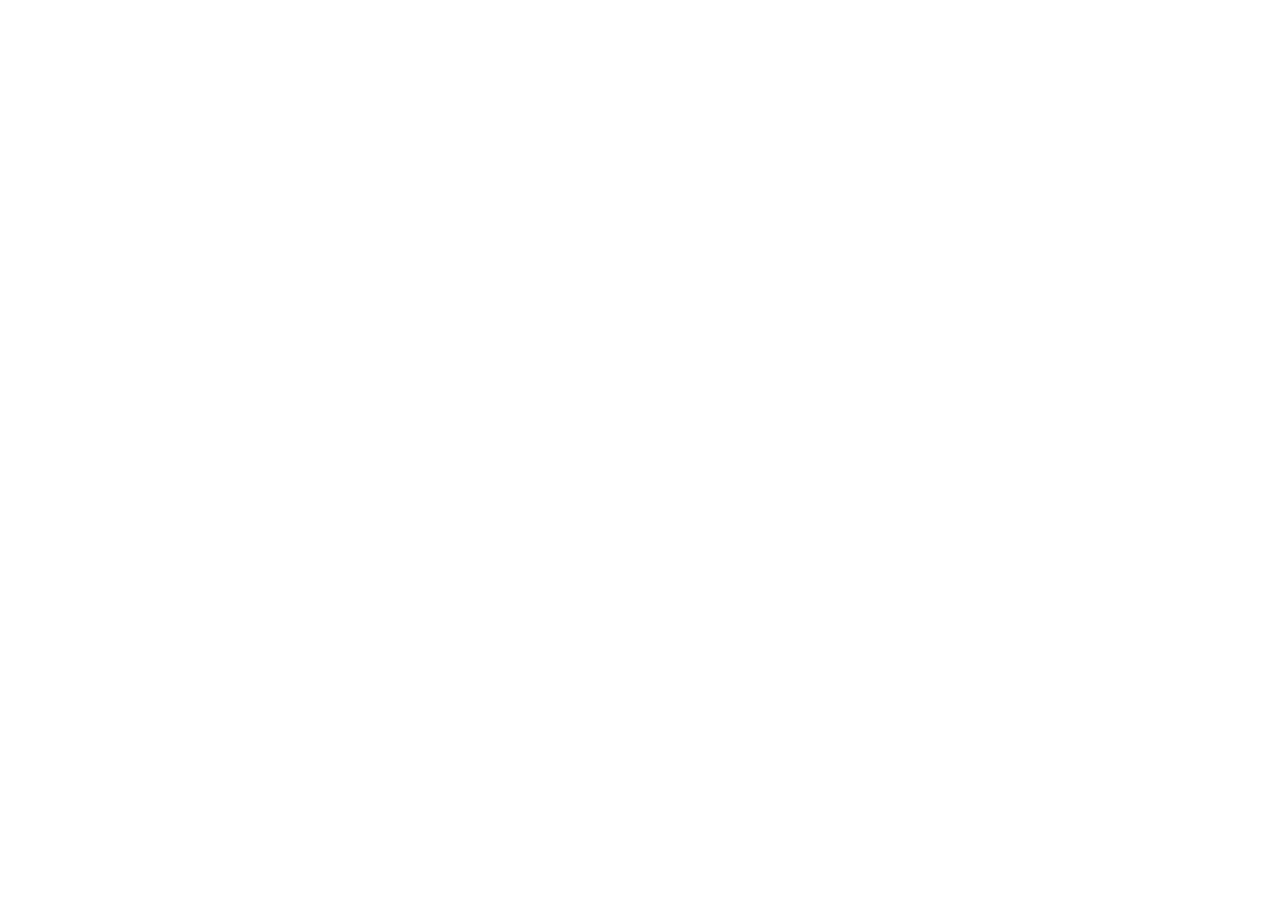
==== index.html @ 3c9656db "Updates" ====
<!doctype html><html lang="en"><head><meta charset="utf-8"/><link rel="icon" href="/CCTV/favicon.ico"/><meta name="viewport" content="width=device-width,initial-scale=1"/><meta name="theme-color" content="#000000"/><meta name="description" content="Web site created using create-react-app"/><link rel="apple-touch-icon" href="/CCTV/logo192.png"/><link rel="manifest" href="/CCTV/manifest.json"/><title>Taiwan CCTV</title><script defer="defer" src="/CCTV/static/js/main.216dc2e2.js"></script><link href="/CCTV/static/css/main.74a71c0c.css" rel="stylesheet"></head><body><noscript>You need to enable JavaScript to run this app.</noscript><div id="root"></div></body></html>
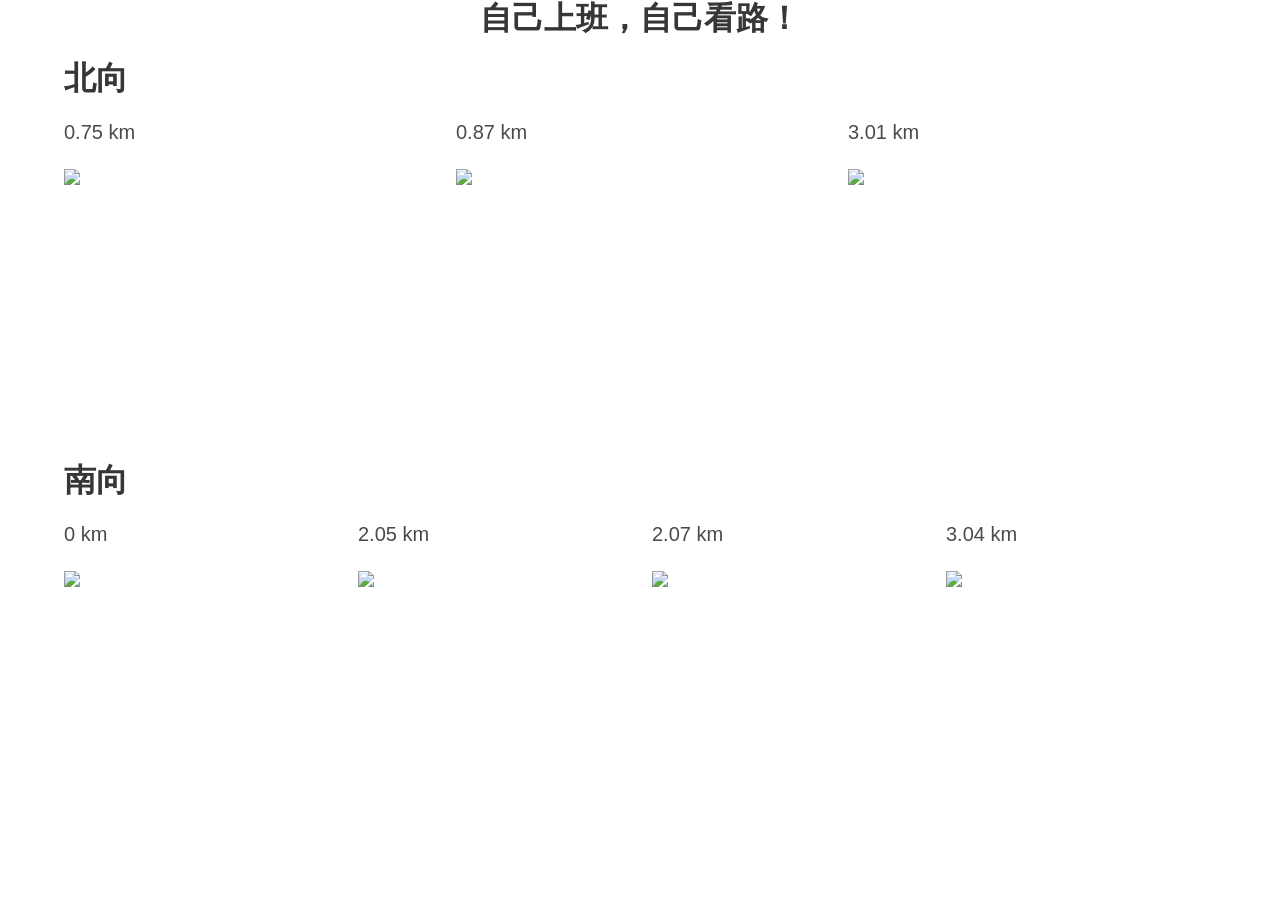
==== commit d3d15d69: "Updates" ====
--- a/index.html
+++ b/index.html
@@ -1 +1 @@
-<!doctype html><html lang="en"><head><meta charset="utf-8"/><link rel="icon" href="/CCTV/favicon.ico"/><meta name="viewport" content="width=device-width,initial-scale=1"/><meta name="theme-color" content="#000000"/><meta name="description" content="Web site created using create-react-app"/><link rel="apple-touch-icon" href="/CCTV/logo192.png"/><link rel="manifest" href="/CCTV/manifest.json"/><title>Taiwan CCTV</title><script defer="defer" src="/CCTV/static/js/main.216dc2e2.js"></script><link href="/CCTV/static/css/main.74a71c0c.css" rel="stylesheet"></head><body><noscript>You need to enable JavaScript to run this app.</noscript><div id="root"></div></body></html>+<!doctype html><html lang="en"><head><meta charset="utf-8"/><link rel="icon" href="/favicon.ico"/><meta name="viewport" content="width=device-width,initial-scale=1"/><meta name="theme-color" content="#000000"/><meta name="description" content="Web site created using create-react-app"/><link rel="apple-touch-icon" href="/logo192.png"/><link rel="manifest" href="/manifest.json"/><title>Taiwan CCTV</title><script defer="defer" src="/static/js/main.3094317e.js"></script><link href="/static/css/main.74a71c0c.css" rel="stylesheet"></head><body><noscript>You need to enable JavaScript to run this app.</noscript><div id="root"></div></body></html>
--- a/static/css/main.74a71c0c.css
+++ b/static/css/main.74a71c0c.css
@@ -0,0 +1,4 @@
+body{-webkit-font-smoothing:antialiased;-moz-osx-font-smoothing:grayscale;font-family:-apple-system,BlinkMacSystemFont,Segoe UI,Roboto,Oxygen,Ubuntu,Cantarell,Fira Sans,Droid Sans,Helvetica Neue,sans-serif;margin:0}code{font-family:source-code-pro,Menlo,Monaco,Consolas,Courier New,monospace}
+
+/*! bulma.io v0.9.4 | MIT License | github.com/jgthms/bulma */.button,.file-cta,.file-name,.input,.pagination-ellipsis,.pagination-link,.pagination-next,.pagination-previous,.select select,.textarea{align-items:center;-moz-appearance:none;-webkit-appearance:none;border:1px solid transparent;border-radius:4px;box-shadow:none;display:inline-flex;font-size:1rem;height:2.5em;justify-content:flex-start;line-height:1.5;padding:calc(.5em - 1px) calc(.75em - 1px);position:relative;vertical-align:top}.button:active,.button:focus,.file-cta:active,.file-cta:focus,.file-name:active,.file-name:focus,.input:active,.input:focus,.is-active.button,.is-active.file-cta,.is-active.file-name,.is-active.input,.is-active.pagination-ellipsis,.is-active.pagination-link,.is-active.pagination-next,.is-active.pagination-previous,.is-active.textarea,.is-focused.button,.is-focused.file-cta,.is-focused.file-name,.is-focused.input,.is-focused.pagination-ellipsis,.is-focused.pagination-link,.is-focused.pagination-next,.is-focused.pagination-previous,.is-focused.textarea,.pagination-ellipsis:active,.pagination-ellipsis:focus,.pagination-link:active,.pagination-link:focus,.pagination-next:active,.pagination-next:focus,.pagination-previous:active,.pagination-previous:focus,.select select.is-active,.select select.is-focused,.select select:active,.select select:focus,.textarea:active,.textarea:focus{outline:0}.button[disabled],.file-cta[disabled],.file-name[disabled],.input[disabled],.pagination-ellipsis[disabled],.pagination-link[disabled],.pagination-next[disabled],.pagination-previous[disabled],.select fieldset[disabled] select,.select select[disabled],.textarea[disabled],fieldset[disabled] .button,fieldset[disabled] .file-cta,fieldset[disabled] .file-name,fieldset[disabled] .input,fieldset[disabled] .pagination-ellipsis,fieldset[disabled] .pagination-link,fieldset[disabled] .pagination-next,fieldset[disabled] .pagination-previous,fieldset[disabled] .select select,fieldset[disabled] .textarea{cursor:not-allowed}.breadcrumb,.button,.file,.is-unselectable,.pagination-ellipsis,.pagination-link,.pagination-next,.pagination-previous,.tabs{-webkit-touch-callout:none;-webkit-user-select:none;user-select:none}.navbar-link:not(.is-arrowless):after,.select:not(.is-multiple):not(.is-loading):after{border:3px solid transparent;border-radius:2px;border-right:0;border-top:0;content:" ";display:block;height:.625em;margin-top:-.4375em;pointer-events:none;position:absolute;top:50%;-webkit-transform:rotate(-45deg);transform:rotate(-45deg);-webkit-transform-origin:center;transform-origin:center;width:.625em}.block:not(:last-child),.box:not(:last-child),.breadcrumb:not(:last-child),.content:not(:last-child),.level:not(:last-child),.message:not(:last-child),.notification:not(:last-child),.pagination:not(:last-child),.progress:not(:last-child),.subtitle:not(:last-child),.table-container:not(:last-child),.table:not(:last-child),.tabs:not(:last-child),.title:not(:last-child){margin-bottom:1.5rem}.delete,.modal-close{-webkit-touch-callout:none;-moz-appearance:none;-webkit-appearance:none;background-color:hsla(0,0%,4%,.2);border:none;border-radius:9999px;cursor:pointer;display:inline-block;flex-grow:0;flex-shrink:0;font-size:0;height:20px;max-height:20px;max-width:20px;min-height:20px;min-width:20px;outline:0;pointer-events:auto;position:relative;-webkit-user-select:none;user-select:none;vertical-align:top;width:20px}.delete:after,.delete:before,.modal-close:after,.modal-close:before{background-color:#fff;content:"";display:block;left:50%;position:absolute;top:50%;-webkit-transform:translateX(-50%) translateY(-50%) rotate(45deg);transform:translateX(-50%) translateY(-50%) rotate(45deg);-webkit-transform-origin:center center;transform-origin:center center}.delete:before,.modal-close:before{height:2px;width:50%}.delete:after,.modal-close:after{height:50%;width:2px}.delete:focus,.delete:hover,.modal-close:focus,.modal-close:hover{background-color:hsla(0,0%,4%,.3)}.delete:active,.modal-close:active{background-color:hsla(0,0%,4%,.4)}.is-small.delete,.is-small.modal-close{height:16px;max-height:16px;max-width:16px;min-height:16px;min-width:16px;width:16px}.is-medium.delete,.is-medium.modal-close{height:24px;max-height:24px;max-width:24px;min-height:24px;min-width:24px;width:24px}.is-large.delete,.is-large.modal-close{height:32px;max-height:32px;max-width:32px;min-height:32px;min-width:32px;width:32px}.button.is-loading:after,.control.is-loading:after,.loader,.select.is-loading:after{-webkit-animation:spinAround .5s linear infinite;animation:spinAround .5s linear infinite;border-color:transparent transparent #dbdbdb #dbdbdb;border-radius:9999px;border-style:solid;border-width:2px;content:"";display:block;height:1em;position:relative;width:1em}.hero-video,.image.is-16by9 .has-ratio,.image.is-16by9 img,.image.is-1by1 .has-ratio,.image.is-1by1 img,.image.is-1by2 .has-ratio,.image.is-1by2 img,.image.is-1by3 .has-ratio,.image.is-1by3 img,.image.is-2by1 .has-ratio,.image.is-2by1 img,.image.is-2by3 .has-ratio,.image.is-2by3 img,.image.is-3by1 .has-ratio,.image.is-3by1 img,.image.is-3by2 .has-ratio,.image.is-3by2 img,.image.is-3by4 .has-ratio,.image.is-3by4 img,.image.is-3by5 .has-ratio,.image.is-3by5 img,.image.is-4by3 .has-ratio,.image.is-4by3 img,.image.is-4by5 .has-ratio,.image.is-4by5 img,.image.is-5by3 .has-ratio,.image.is-5by3 img,.image.is-5by4 .has-ratio,.image.is-5by4 img,.image.is-9by16 .has-ratio,.image.is-9by16 img,.image.is-square .has-ratio,.image.is-square img,.is-overlay,.modal,.modal-background{bottom:0;left:0;position:absolute;right:0;top:0}.navbar-burger{color:currentColor;font-family:inherit;font-size:1em}/*! minireset.css v0.0.6 | MIT License | github.com/jgthms/minireset.css */.navbar-burger,blockquote,body,dd,dl,dt,fieldset,figure,h1,h2,h3,h4,h5,h6,hr,html,iframe,legend,li,ol,p,pre,textarea,ul{margin:0;padding:0}h1,h2,h3,h4,h5,h6{font-size:100%;font-weight:400}ul{list-style:none}button,input,select,textarea{margin:0}html{box-sizing:border-box}*,:after,:before{box-sizing:inherit}img,video{height:auto;max-width:100%}iframe{border:0}table{border-collapse:collapse;border-spacing:0}td,th{padding:0}td:not([align]),th:not([align]){text-align:inherit}html{-moz-osx-font-smoothing:grayscale;-webkit-font-smoothing:antialiased;-webkit-text-size-adjust:100%;-moz-text-size-adjust:100%;text-size-adjust:100%;background-color:#fff;font-size:16px;min-width:300px;overflow-x:hidden;overflow-y:scroll;text-rendering:optimizeLegibility}article,aside,figure,footer,header,hgroup,section{display:block}body,button,input,optgroup,select,textarea{font-family:BlinkMacSystemFont,-apple-system,Segoe UI,Roboto,Oxygen,Ubuntu,Cantarell,Fira Sans,Droid Sans,Helvetica Neue,Helvetica,Arial,sans-serif}code,pre{-moz-osx-font-smoothing:auto;-webkit-font-smoothing:auto;font-family:monospace}body{color:#4a4a4a;font-size:1em;font-weight:400;line-height:1.5}a{color:#485fc7;cursor:pointer;text-decoration:none}a strong{color:currentColor}a:hover{color:#363636}code{color:#da1039;font-size:.875em;font-weight:400;padding:.25em .5em}code,hr{background-color:#f5f5f5}hr{border:none;display:block;height:2px;margin:1.5rem 0}img{height:auto;max-width:100%}input[type=checkbox],input[type=radio]{vertical-align:initial}small{font-size:.875em}span{font-style:inherit;font-weight:inherit}strong{color:#363636;font-weight:700}fieldset{border:none}pre{-webkit-overflow-scrolling:touch;word-wrap:normal;background-color:#f5f5f5;color:#4a4a4a;font-size:.875em;overflow-x:auto;padding:1.25rem 1.5rem;white-space:pre}pre code{background-color:initial;color:currentColor;font-size:1em;padding:0}table td,table th{vertical-align:top}table td:not([align]),table th:not([align]){text-align:inherit}table th{color:#363636}@-webkit-keyframes spinAround{0%{-webkit-transform:rotate(0);transform:rotate(0)}to{-webkit-transform:rotate(359deg);transform:rotate(359deg)}}@keyframes spinAround{0%{-webkit-transform:rotate(0);transform:rotate(0)}to{-webkit-transform:rotate(359deg);transform:rotate(359deg)}}.box{background-color:#fff;border-radius:6px;box-shadow:0 .5em 1em -.125em hsla(0,0%,4%,.1),0 0 0 1px hsla(0,0%,4%,.02);color:#4a4a4a;display:block;padding:1.25rem}a.box:focus,a.box:hover{box-shadow:0 .5em 1em -.125em hsla(0,0%,4%,.1),0 0 0 1px #485fc7}a.box:active{box-shadow:inset 0 1px 2px hsla(0,0%,4%,.2),0 0 0 1px #485fc7}.button{background-color:#fff;border-color:#dbdbdb;border-width:1px;color:#363636;cursor:pointer;justify-content:center;padding:calc(.5em - 1px) 1em;text-align:center;white-space:nowrap}.button strong{color:inherit}.button .icon,.button .icon.is-large,.button .icon.is-medium,.button .icon.is-small{height:1.5em;width:1.5em}.button .icon:first-child:not(:last-child){margin-left:calc(-.5em - 1px);margin-right:.25em}.button .icon:last-child:not(:first-child){margin-left:.25em;margin-right:calc(-.5em - 1px)}.button .icon:first-child:last-child{margin-left:calc(-.5em - 1px);margin-right:calc(-.5em - 1px)}.button.is-hovered,.button:hover{border-color:#b5b5b5;color:#363636}.button.is-focused,.button:focus{border-color:#485fc7;color:#363636}.button.is-focused:not(:active),.button:focus:not(:active){box-shadow:0 0 0 .125em rgba(72,95,199,.25)}.button.is-active,.button:active{border-color:#4a4a4a;color:#363636}.button.is-text{background-color:initial;border-color:transparent;color:#4a4a4a;text-decoration:underline}.button.is-text.is-focused,.button.is-text.is-hovered,.button.is-text:focus,.button.is-text:hover{background-color:#f5f5f5;color:#363636}.button.is-text.is-active,.button.is-text:active{background-color:#e8e8e8;color:#363636}.button.is-text[disabled],fieldset[disabled] .button.is-text{background-color:initial;border-color:transparent;box-shadow:none}.button.is-ghost{background:0 0;border-color:transparent;color:#485fc7;text-decoration:none}.button.is-ghost.is-hovered,.button.is-ghost:hover{color:#485fc7;text-decoration:underline}.button.is-white{background-color:#fff;border-color:transparent;color:#0a0a0a}.button.is-white.is-hovered,.button.is-white:hover{background-color:#f9f9f9;border-color:transparent;color:#0a0a0a}.button.is-white.is-focused,.button.is-white:focus{border-color:transparent;color:#0a0a0a}.button.is-white.is-focused:not(:active),.button.is-white:focus:not(:active){box-shadow:0 0 0 .125em hsla(0,0%,100%,.25)}.button.is-white.is-active,.button.is-white:active{background-color:#f2f2f2;border-color:transparent;color:#0a0a0a}.button.is-white[disabled],fieldset[disabled] .button.is-white{background-color:#fff;border-color:#fff;box-shadow:none}.button.is-white.is-inverted{background-color:#0a0a0a;color:#fff}.button.is-white.is-inverted.is-hovered,.button.is-white.is-inverted:hover{background-color:#000}.button.is-white.is-inverted[disabled],fieldset[disabled] .button.is-white.is-inverted{background-color:#0a0a0a;border-color:transparent;box-shadow:none;color:#fff}.button.is-white.is-loading:after{border-color:transparent transparent #0a0a0a #0a0a0a!important}.button.is-white.is-outlined{background-color:initial;border-color:#fff;color:#fff}.button.is-white.is-outlined.is-focused,.button.is-white.is-outlined.is-hovered,.button.is-white.is-outlined:focus,.button.is-white.is-outlined:hover{background-color:#fff;border-color:#fff;color:#0a0a0a}.button.is-white.is-outlined.is-loading:after{border-color:transparent transparent #fff #fff!important}.button.is-white.is-outlined.is-loading.is-focused:after,.button.is-white.is-outlined.is-loading.is-hovered:after,.button.is-white.is-outlined.is-loading:focus:after,.button.is-white.is-outlined.is-loading:hover:after{border-color:transparent transparent #0a0a0a #0a0a0a!important}.button.is-white.is-outlined[disabled],fieldset[disabled] .button.is-white.is-outlined{background-color:initial;border-color:#fff;box-shadow:none;color:#fff}.button.is-white.is-inverted.is-outlined{background-color:initial;border-color:#0a0a0a;color:#0a0a0a}.button.is-white.is-inverted.is-outlined.is-focused,.button.is-white.is-inverted.is-outlined.is-hovered,.button.is-white.is-inverted.is-outlined:focus,.button.is-white.is-inverted.is-outlined:hover{background-color:#0a0a0a;color:#fff}.button.is-white.is-inverted.is-outlined.is-loading.is-focused:after,.button.is-white.is-inverted.is-outlined.is-loading.is-hovered:after,.button.is-white.is-inverted.is-outlined.is-loading:focus:after,.button.is-white.is-inverted.is-outlined.is-loading:hover:after{border-color:transparent transparent #fff #fff!important}.button.is-white.is-inverted.is-outlined[disabled],fieldset[disabled] .button.is-white.is-inverted.is-outlined{background-color:initial;border-color:#0a0a0a;box-shadow:none;color:#0a0a0a}.button.is-black{background-color:#0a0a0a;border-color:transparent;color:#fff}.button.is-black.is-hovered,.button.is-black:hover{background-color:#040404;border-color:transparent;color:#fff}.button.is-black.is-focused,.button.is-black:focus{border-color:transparent;color:#fff}.button.is-black.is-focused:not(:active),.button.is-black:focus:not(:active){box-shadow:0 0 0 .125em hsla(0,0%,4%,.25)}.button.is-black.is-active,.button.is-black:active{background-color:#000;border-color:transparent;color:#fff}.button.is-black[disabled],fieldset[disabled] .button.is-black{background-color:#0a0a0a;border-color:#0a0a0a;box-shadow:none}.button.is-black.is-inverted{background-color:#fff;color:#0a0a0a}.button.is-black.is-inverted.is-hovered,.button.is-black.is-inverted:hover{background-color:#f2f2f2}.button.is-black.is-inverted[disabled],fieldset[disabled] .button.is-black.is-inverted{background-color:#fff;border-color:transparent;box-shadow:none;color:#0a0a0a}.button.is-black.is-loading:after{border-color:transparent transparent #fff #fff!important}.button.is-black.is-outlined{background-color:initial;border-color:#0a0a0a;color:#0a0a0a}.button.is-black.is-outlined.is-focused,.button.is-black.is-outlined.is-hovered,.button.is-black.is-outlined:focus,.button.is-black.is-outlined:hover{background-color:#0a0a0a;border-color:#0a0a0a;color:#fff}.button.is-black.is-outlined.is-loading:after{border-color:transparent transparent #0a0a0a #0a0a0a!important}.button.is-black.is-outlined.is-loading.is-focused:after,.button.is-black.is-outlined.is-loading.is-hovered:after,.button.is-black.is-outlined.is-loading:focus:after,.button.is-black.is-outlined.is-loading:hover:after{border-color:transparent transparent #fff #fff!important}.button.is-black.is-outlined[disabled],fieldset[disabled] .button.is-black.is-outlined{background-color:initial;border-color:#0a0a0a;box-shadow:none;color:#0a0a0a}.button.is-black.is-inverted.is-outlined{background-color:initial;border-color:#fff;color:#fff}.button.is-black.is-inverted.is-outlined.is-focused,.button.is-black.is-inverted.is-outlined.is-hovered,.button.is-black.is-inverted.is-outlined:focus,.button.is-black.is-inverted.is-outlined:hover{background-color:#fff;color:#0a0a0a}.button.is-black.is-inverted.is-outlined.is-loading.is-focused:after,.button.is-black.is-inverted.is-outlined.is-loading.is-hovered:after,.button.is-black.is-inverted.is-outlined.is-loading:focus:after,.button.is-black.is-inverted.is-outlined.is-loading:hover:after{border-color:transparent transparent #0a0a0a #0a0a0a!important}.button.is-black.is-inverted.is-outlined[disabled],fieldset[disabled] .button.is-black.is-inverted.is-outlined{background-color:initial;border-color:#fff;box-shadow:none;color:#fff}.button.is-light{background-color:#f5f5f5;border-color:transparent;color:rgba(0,0,0,.7)}.button.is-light.is-hovered,.button.is-light:hover{background-color:#eee;border-color:transparent;color:rgba(0,0,0,.7)}.button.is-light.is-focused,.button.is-light:focus{border-color:transparent;color:rgba(0,0,0,.7)}.button.is-light.is-focused:not(:active),.button.is-light:focus:not(:active){box-shadow:0 0 0 .125em hsla(0,0%,96%,.25)}.button.is-light.is-active,.button.is-light:active{background-color:#e8e8e8;border-color:transparent;color:rgba(0,0,0,.7)}.button.is-light[disabled],fieldset[disabled] .button.is-light{background-color:#f5f5f5;border-color:#f5f5f5;box-shadow:none}.button.is-light.is-inverted{color:#f5f5f5}.button.is-light.is-inverted,.button.is-light.is-inverted.is-hovered,.button.is-light.is-inverted:hover{background-color:rgba(0,0,0,.7)}.button.is-light.is-inverted[disabled],fieldset[disabled] .button.is-light.is-inverted{background-color:rgba(0,0,0,.7);border-color:transparent;box-shadow:none;color:#f5f5f5}.button.is-light.is-loading:after{border-color:transparent transparent rgba(0,0,0,.7) rgba(0,0,0,.7)!important}.button.is-light.is-outlined{background-color:initial;border-color:#f5f5f5;color:#f5f5f5}.button.is-light.is-outlined.is-focused,.button.is-light.is-outlined.is-hovered,.button.is-light.is-outlined:focus,.button.is-light.is-outlined:hover{background-color:#f5f5f5;border-color:#f5f5f5;color:rgba(0,0,0,.7)}.button.is-light.is-outlined.is-loading:after{border-color:transparent transparent #f5f5f5 #f5f5f5!important}.button.is-light.is-outlined.is-loading.is-focused:after,.button.is-light.is-outlined.is-loading.is-hovered:after,.button.is-light.is-outlined.is-loading:focus:after,.button.is-light.is-outlined.is-loading:hover:after{border-color:transparent transparent rgba(0,0,0,.7) rgba(0,0,0,.7)!important}.button.is-light.is-outlined[disabled],fieldset[disabled] .button.is-light.is-outlined{background-color:initial;border-color:#f5f5f5;box-shadow:none;color:#f5f5f5}.button.is-light.is-inverted.is-outlined{background-color:initial;border-color:rgba(0,0,0,.7);color:rgba(0,0,0,.7)}.button.is-light.is-inverted.is-outlined.is-focused,.button.is-light.is-inverted.is-outlined.is-hovered,.button.is-light.is-inverted.is-outlined:focus,.button.is-light.is-inverted.is-outlined:hover{background-color:rgba(0,0,0,.7);color:#f5f5f5}.button.is-light.is-inverted.is-outlined.is-loading.is-focused:after,.button.is-light.is-inverted.is-outlined.is-loading.is-hovered:after,.button.is-light.is-inverted.is-outlined.is-loading:focus:after,.button.is-light.is-inverted.is-outlined.is-loading:hover:after{border-color:transparent transparent #f5f5f5 #f5f5f5!important}.button.is-light.is-inverted.is-outlined[disabled],fieldset[disabled] .button.is-light.is-inverted.is-outlined{background-color:initial;border-color:rgba(0,0,0,.7);box-shadow:none;color:rgba(0,0,0,.7)}.button.is-dark{background-color:#363636;border-color:transparent;color:#fff}.button.is-dark.is-hovered,.button.is-dark:hover{background-color:#2f2f2f;border-color:transparent;color:#fff}.button.is-dark.is-focused,.button.is-dark:focus{border-color:transparent;color:#fff}.button.is-dark.is-focused:not(:active),.button.is-dark:focus:not(:active){box-shadow:0 0 0 .125em rgba(54,54,54,.25)}.button.is-dark.is-active,.button.is-dark:active{background-color:#292929;border-color:transparent;color:#fff}.button.is-dark[disabled],fieldset[disabled] .button.is-dark{background-color:#363636;border-color:#363636;box-shadow:none}.button.is-dark.is-inverted{background-color:#fff;color:#363636}.button.is-dark.is-inverted.is-hovered,.button.is-dark.is-inverted:hover{background-color:#f2f2f2}.button.is-dark.is-inverted[disabled],fieldset[disabled] .button.is-dark.is-inverted{background-color:#fff;border-color:transparent;box-shadow:none;color:#363636}.button.is-dark.is-loading:after{border-color:transparent transparent #fff #fff!important}.button.is-dark.is-outlined{background-color:initial;border-color:#363636;color:#363636}.button.is-dark.is-outlined.is-focused,.button.is-dark.is-outlined.is-hovered,.button.is-dark.is-outlined:focus,.button.is-dark.is-outlined:hover{background-color:#363636;border-color:#363636;color:#fff}.button.is-dark.is-outlined.is-loading:after{border-color:transparent transparent #363636 #363636!important}.button.is-dark.is-outlined.is-loading.is-focused:after,.button.is-dark.is-outlined.is-loading.is-hovered:after,.button.is-dark.is-outlined.is-loading:focus:after,.button.is-dark.is-outlined.is-loading:hover:after{border-color:transparent transparent #fff #fff!important}.button.is-dark.is-outlined[disabled],fieldset[disabled] .button.is-dark.is-outlined{background-color:initial;border-color:#363636;box-shadow:none;color:#363636}.button.is-dark.is-inverted.is-outlined{background-color:initial;border-color:#fff;color:#fff}.button.is-dark.is-inverted.is-outlined.is-focused,.button.is-dark.is-inverted.is-outlined.is-hovered,.button.is-dark.is-inverted.is-outlined:focus,.button.is-dark.is-inverted.is-outlined:hover{background-color:#fff;color:#363636}.button.is-dark.is-inverted.is-outlined.is-loading.is-focused:after,.button.is-dark.is-inverted.is-outlined.is-loading.is-hovered:after,.button.is-dark.is-inverted.is-outlined.is-loading:focus:after,.button.is-dark.is-inverted.is-outlined.is-loading:hover:after{border-color:transparent transparent #363636 #363636!important}.button.is-dark.is-inverted.is-outlined[disabled],fieldset[disabled] .button.is-dark.is-inverted.is-outlined{background-color:initial;border-color:#fff;box-shadow:none;color:#fff}.button.is-primary{background-color:#00d1b2;border-color:transparent;color:#fff}.button.is-primary.is-hovered,.button.is-primary:hover{background-color:#00c4a7;border-color:transparent;color:#fff}.button.is-primary.is-focused,.button.is-primary:focus{border-color:transparent;color:#fff}.button.is-primary.is-focused:not(:active),.button.is-primary:focus:not(:active){box-shadow:0 0 0 .125em rgba(0,209,178,.25)}.button.is-primary.is-active,.button.is-primary:active{background-color:#00b89c;border-color:transparent;color:#fff}.button.is-primary[disabled],fieldset[disabled] .button.is-primary{background-color:#00d1b2;border-color:#00d1b2;box-shadow:none}.button.is-primary.is-inverted{background-color:#fff;color:#00d1b2}.button.is-primary.is-inverted.is-hovered,.button.is-primary.is-inverted:hover{background-color:#f2f2f2}.button.is-primary.is-inverted[disabled],fieldset[disabled] .button.is-primary.is-inverted{background-color:#fff;border-color:transparent;box-shadow:none;color:#00d1b2}.button.is-primary.is-loading:after{border-color:transparent transparent #fff #fff!important}.button.is-primary.is-outlined{background-color:initial;border-color:#00d1b2;color:#00d1b2}.button.is-primary.is-outlined.is-focused,.button.is-primary.is-outlined.is-hovered,.button.is-primary.is-outlined:focus,.button.is-primary.is-outlined:hover{background-color:#00d1b2;border-color:#00d1b2;color:#fff}.button.is-primary.is-outlined.is-loading:after{border-color:transparent transparent #00d1b2 #00d1b2!important}.button.is-primary.is-outlined.is-loading.is-focused:after,.button.is-primary.is-outlined.is-loading.is-hovered:after,.button.is-primary.is-outlined.is-loading:focus:after,.button.is-primary.is-outlined.is-loading:hover:after{border-color:transparent transparent #fff #fff!important}.button.is-primary.is-outlined[disabled],fieldset[disabled] .button.is-primary.is-outlined{background-color:initial;border-color:#00d1b2;box-shadow:none;color:#00d1b2}.button.is-primary.is-inverted.is-outlined{background-color:initial;border-color:#fff;color:#fff}.button.is-primary.is-inverted.is-outlined.is-focused,.button.is-primary.is-inverted.is-outlined.is-hovered,.button.is-primary.is-inverted.is-outlined:focus,.button.is-primary.is-inverted.is-outlined:hover{background-color:#fff;color:#00d1b2}.button.is-primary.is-inverted.is-outlined.is-loading.is-focused:after,.button.is-primary.is-inverted.is-outlined.is-loading.is-hovered:after,.button.is-primary.is-inverted.is-outlined.is-loading:focus:after,.button.is-primary.is-inverted.is-outlined.is-loading:hover:after{border-color:transparent transparent #00d1b2 #00d1b2!important}.button.is-primary.is-inverted.is-outlined[disabled],fieldset[disabled] .button.is-primary.is-inverted.is-outlined{background-color:initial;border-color:#fff;box-shadow:none;color:#fff}.button.is-primary.is-light{background-color:#ebfffc;color:#00947e}.button.is-primary.is-light.is-hovered,.button.is-primary.is-light:hover{background-color:#defffa;border-color:transparent;color:#00947e}.button.is-primary.is-light.is-active,.button.is-primary.is-light:active{background-color:#d1fff8;border-color:transparent;color:#00947e}.button.is-link{background-color:#485fc7;border-color:transparent;color:#fff}.button.is-link.is-hovered,.button.is-link:hover{background-color:#3e56c4;border-color:transparent;color:#fff}.button.is-link.is-focused,.button.is-link:focus{border-color:transparent;color:#fff}.button.is-link.is-focused:not(:active),.button.is-link:focus:not(:active){box-shadow:0 0 0 .125em rgba(72,95,199,.25)}.button.is-link.is-active,.button.is-link:active{background-color:#3a51bb;border-color:transparent;color:#fff}.button.is-link[disabled],fieldset[disabled] .button.is-link{background-color:#485fc7;border-color:#485fc7;box-shadow:none}.button.is-link.is-inverted{background-color:#fff;color:#485fc7}.button.is-link.is-inverted.is-hovered,.button.is-link.is-inverted:hover{background-color:#f2f2f2}.button.is-link.is-inverted[disabled],fieldset[disabled] .button.is-link.is-inverted{background-color:#fff;border-color:transparent;box-shadow:none;color:#485fc7}.button.is-link.is-loading:after{border-color:transparent transparent #fff #fff!important}.button.is-link.is-outlined{background-color:initial;border-color:#485fc7;color:#485fc7}.button.is-link.is-outlined.is-focused,.button.is-link.is-outlined.is-hovered,.button.is-link.is-outlined:focus,.button.is-link.is-outlined:hover{background-color:#485fc7;border-color:#485fc7;color:#fff}.button.is-link.is-outlined.is-loading:after{border-color:transparent transparent #485fc7 #485fc7!important}.button.is-link.is-outlined.is-loading.is-focused:after,.button.is-link.is-outlined.is-loading.is-hovered:after,.button.is-link.is-outlined.is-loading:focus:after,.button.is-link.is-outlined.is-loading:hover:after{border-color:transparent transparent #fff #fff!important}.button.is-link.is-outlined[disabled],fieldset[disabled] .button.is-link.is-outlined{background-color:initial;border-color:#485fc7;box-shadow:none;color:#485fc7}.button.is-link.is-inverted.is-outlined{background-color:initial;border-color:#fff;color:#fff}.button.is-link.is-inverted.is-outlined.is-focused,.button.is-link.is-inverted.is-outlined.is-hovered,.button.is-link.is-inverted.is-outlined:focus,.button.is-link.is-inverted.is-outlined:hover{background-color:#fff;color:#485fc7}.button.is-link.is-inverted.is-outlined.is-loading.is-focused:after,.button.is-link.is-inverted.is-outlined.is-loading.is-hovered:after,.button.is-link.is-inverted.is-outlined.is-loading:focus:after,.button.is-link.is-inverted.is-outlined.is-loading:hover:after{border-color:transparent transparent #485fc7 #485fc7!important}.button.is-link.is-inverted.is-outlined[disabled],fieldset[disabled] .button.is-link.is-inverted.is-outlined{background-color:initial;border-color:#fff;box-shadow:none;color:#fff}.button.is-link.is-light{background-color:#eff1fa;color:#3850b7}.button.is-link.is-light.is-hovered,.button.is-link.is-light:hover{background-color:#e6e9f7;border-color:transparent;color:#3850b7}.button.is-link.is-light.is-active,.button.is-link.is-light:active{background-color:#dce0f4;border-color:transparent;color:#3850b7}.button.is-info{background-color:#3e8ed0;border-color:transparent;color:#fff}.button.is-info.is-hovered,.button.is-info:hover{background-color:#3488ce;border-color:transparent;color:#fff}.button.is-info.is-focused,.button.is-info:focus{border-color:transparent;color:#fff}.button.is-info.is-focused:not(:active),.button.is-info:focus:not(:active){box-shadow:0 0 0 .125em rgba(62,142,208,.25)}.button.is-info.is-active,.button.is-info:active{background-color:#3082c5;border-color:transparent;color:#fff}.button.is-info[disabled],fieldset[disabled] .button.is-info{background-color:#3e8ed0;border-color:#3e8ed0;box-shadow:none}.button.is-info.is-inverted{background-color:#fff;color:#3e8ed0}.button.is-info.is-inverted.is-hovered,.button.is-info.is-inverted:hover{background-color:#f2f2f2}.button.is-info.is-inverted[disabled],fieldset[disabled] .button.is-info.is-inverted{background-color:#fff;border-color:transparent;box-shadow:none;color:#3e8ed0}.button.is-info.is-loading:after{border-color:transparent transparent #fff #fff!important}.button.is-info.is-outlined{background-color:initial;border-color:#3e8ed0;color:#3e8ed0}.button.is-info.is-outlined.is-focused,.button.is-info.is-outlined.is-hovered,.button.is-info.is-outlined:focus,.button.is-info.is-outlined:hover{background-color:#3e8ed0;border-color:#3e8ed0;color:#fff}.button.is-info.is-outlined.is-loading:after{border-color:transparent transparent #3e8ed0 #3e8ed0!important}.button.is-info.is-outlined.is-loading.is-focused:after,.button.is-info.is-outlined.is-loading.is-hovered:after,.button.is-info.is-outlined.is-loading:focus:after,.button.is-info.is-outlined.is-loading:hover:after{border-color:transparent transparent #fff #fff!important}.button.is-info.is-outlined[disabled],fieldset[disabled] .button.is-info.is-outlined{background-color:initial;border-color:#3e8ed0;box-shadow:none;color:#3e8ed0}.button.is-info.is-inverted.is-outlined{background-color:initial;border-color:#fff;color:#fff}.button.is-info.is-inverted.is-outlined.is-focused,.button.is-info.is-inverted.is-outlined.is-hovered,.button.is-info.is-inverted.is-outlined:focus,.button.is-info.is-inverted.is-outlined:hover{background-color:#fff;color:#3e8ed0}.button.is-info.is-inverted.is-outlined.is-loading.is-focused:after,.button.is-info.is-inverted.is-outlined.is-loading.is-hovered:after,.button.is-info.is-inverted.is-outlined.is-loading:focus:after,.button.is-info.is-inverted.is-outlined.is-loading:hover:after{border-color:transparent transparent #3e8ed0 #3e8ed0!important}.button.is-info.is-inverted.is-outlined[disabled],fieldset[disabled] .button.is-info.is-inverted.is-outlined{background-color:initial;border-color:#fff;box-shadow:none;color:#fff}.button.is-info.is-light{background-color:#eff5fb;color:#296fa8}.button.is-info.is-light.is-hovered,.button.is-info.is-light:hover{background-color:#e4eff9;border-color:transparent;color:#296fa8}.button.is-info.is-light.is-active,.button.is-info.is-light:active{background-color:#dae9f6;border-color:transparent;color:#296fa8}.button.is-success{background-color:#48c78e;border-color:transparent;color:#fff}.button.is-success.is-hovered,.button.is-success:hover{background-color:#3ec487;border-color:transparent;color:#fff}.button.is-success.is-focused,.button.is-success:focus{border-color:transparent;color:#fff}.button.is-success.is-focused:not(:active),.button.is-success:focus:not(:active){box-shadow:0 0 0 .125em rgba(72,199,142,.25)}.button.is-success.is-active,.button.is-success:active{background-color:#3abb81;border-color:transparent;color:#fff}.button.is-success[disabled],fieldset[disabled] .button.is-success{background-color:#48c78e;border-color:#48c78e;box-shadow:none}.button.is-success.is-inverted{background-color:#fff;color:#48c78e}.button.is-success.is-inverted.is-hovered,.button.is-success.is-inverted:hover{background-color:#f2f2f2}.button.is-success.is-inverted[disabled],fieldset[disabled] .button.is-success.is-inverted{background-color:#fff;border-color:transparent;box-shadow:none;color:#48c78e}.button.is-success.is-loading:after{border-color:transparent transparent #fff #fff!important}.button.is-success.is-outlined{background-color:initial;border-color:#48c78e;color:#48c78e}.button.is-success.is-outlined.is-focused,.button.is-success.is-outlined.is-hovered,.button.is-success.is-outlined:focus,.button.is-success.is-outlined:hover{background-color:#48c78e;border-color:#48c78e;color:#fff}.button.is-success.is-outlined.is-loading:after{border-color:transparent transparent #48c78e #48c78e!important}.button.is-success.is-outlined.is-loading.is-focused:after,.button.is-success.is-outlined.is-loading.is-hovered:after,.button.is-success.is-outlined.is-loading:focus:after,.button.is-success.is-outlined.is-loading:hover:after{border-color:transparent transparent #fff #fff!important}.button.is-success.is-outlined[disabled],fieldset[disabled] .button.is-success.is-outlined{background-color:initial;border-color:#48c78e;box-shadow:none;color:#48c78e}.button.is-success.is-inverted.is-outlined{background-color:initial;border-color:#fff;color:#fff}.button.is-success.is-inverted.is-outlined.is-focused,.button.is-success.is-inverted.is-outlined.is-hovered,.button.is-success.is-inverted.is-outlined:focus,.button.is-success.is-inverted.is-outlined:hover{background-color:#fff;color:#48c78e}.button.is-success.is-inverted.is-outlined.is-loading.is-focused:after,.button.is-success.is-inverted.is-outlined.is-loading.is-hovered:after,.button.is-success.is-inverted.is-outlined.is-loading:focus:after,.button.is-success.is-inverted.is-outlined.is-loading:hover:after{border-color:transparent transparent #48c78e #48c78e!important}.button.is-success.is-inverted.is-outlined[disabled],fieldset[disabled] .button.is-success.is-inverted.is-outlined{background-color:initial;border-color:#fff;box-shadow:none;color:#fff}.button.is-success.is-light{background-color:#effaf5;color:#257953}.button.is-success.is-light.is-hovered,.button.is-success.is-light:hover{background-color:#e6f7ef;border-color:transparent;color:#257953}.button.is-success.is-light.is-active,.button.is-success.is-light:active{background-color:#dcf4e9;border-color:transparent;color:#257953}.button.is-warning{background-color:#ffe08a;border-color:transparent;color:rgba(0,0,0,.7)}.button.is-warning.is-hovered,.button.is-warning:hover{background-color:#ffdc7d;border-color:transparent;color:rgba(0,0,0,.7)}.button.is-warning.is-focused,.button.is-warning:focus{border-color:transparent;color:rgba(0,0,0,.7)}.button.is-warning.is-focused:not(:active),.button.is-warning:focus:not(:active){box-shadow:0 0 0 .125em rgba(255,224,138,.25)}.button.is-warning.is-active,.button.is-warning:active{background-color:#ffd970;border-color:transparent;color:rgba(0,0,0,.7)}.button.is-warning[disabled],fieldset[disabled] .button.is-warning{background-color:#ffe08a;border-color:#ffe08a;box-shadow:none}.button.is-warning.is-inverted{color:#ffe08a}.button.is-warning.is-inverted,.button.is-warning.is-inverted.is-hovered,.button.is-warning.is-inverted:hover{background-color:rgba(0,0,0,.7)}.button.is-warning.is-inverted[disabled],fieldset[disabled] .button.is-warning.is-inverted{background-color:rgba(0,0,0,.7);border-color:transparent;box-shadow:none;color:#ffe08a}.button.is-warning.is-loading:after{border-color:transparent transparent rgba(0,0,0,.7) rgba(0,0,0,.7)!important}.button.is-warning.is-outlined{background-color:initial;border-color:#ffe08a;color:#ffe08a}.button.is-warning.is-outlined.is-focused,.button.is-warning.is-outlined.is-hovered,.button.is-warning.is-outlined:focus,.button.is-warning.is-outlined:hover{background-color:#ffe08a;border-color:#ffe08a;color:rgba(0,0,0,.7)}.button.is-warning.is-outlined.is-loading:after{border-color:transparent transparent #ffe08a #ffe08a!important}.button.is-warning.is-outlined.is-loading.is-focused:after,.button.is-warning.is-outlined.is-loading.is-hovered:after,.button.is-warning.is-outlined.is-loading:focus:after,.button.is-warning.is-outlined.is-loading:hover:after{border-color:transparent transparent rgba(0,0,0,.7) rgba(0,0,0,.7)!important}.button.is-warning.is-outlined[disabled],fieldset[disabled] .button.is-warning.is-outlined{background-color:initial;border-color:#ffe08a;box-shadow:none;color:#ffe08a}.button.is-warning.is-inverted.is-outlined{background-color:initial;border-color:rgba(0,0,0,.7);color:rgba(0,0,0,.7)}.button.is-warning.is-inverted.is-outlined.is-focused,.button.is-warning.is-inverted.is-outlined.is-hovered,.button.is-warning.is-inverted.is-outlined:focus,.button.is-warning.is-inverted.is-outlined:hover{background-color:rgba(0,0,0,.7);color:#ffe08a}.button.is-warning.is-inverted.is-outlined.is-loading.is-focused:after,.button.is-warning.is-inverted.is-outlined.is-loading.is-hovered:after,.button.is-warning.is-inverted.is-outlined.is-loading:focus:after,.button.is-warning.is-inverted.is-outlined.is-loading:hover:after{border-color:transparent transparent #ffe08a #ffe08a!important}.button.is-warning.is-inverted.is-outlined[disabled],fieldset[disabled] .button.is-warning.is-inverted.is-outlined{background-color:initial;border-color:rgba(0,0,0,.7);box-shadow:none;color:rgba(0,0,0,.7)}.button.is-warning.is-light{background-color:#fffaeb;color:#946c00}.button.is-warning.is-light.is-hovered,.button.is-warning.is-light:hover{background-color:#fff6de;border-color:transparent;color:#946c00}.button.is-warning.is-light.is-active,.button.is-warning.is-light:active{background-color:#fff3d1;border-color:transparent;color:#946c00}.button.is-danger{background-color:#f14668;border-color:transparent;color:#fff}.button.is-danger.is-hovered,.button.is-danger:hover{background-color:#f03a5f;border-color:transparent;color:#fff}.button.is-danger.is-focused,.button.is-danger:focus{border-color:transparent;color:#fff}.button.is-danger.is-focused:not(:active),.button.is-danger:focus:not(:active){box-shadow:0 0 0 .125em rgba(241,70,104,.25)}.button.is-danger.is-active,.button.is-danger:active{background-color:#ef2e55;border-color:transparent;color:#fff}.button.is-danger[disabled],fieldset[disabled] .button.is-danger{background-color:#f14668;border-color:#f14668;box-shadow:none}.button.is-danger.is-inverted{background-color:#fff;color:#f14668}.button.is-danger.is-inverted.is-hovered,.button.is-danger.is-inverted:hover{background-color:#f2f2f2}.button.is-danger.is-inverted[disabled],fieldset[disabled] .button.is-danger.is-inverted{background-color:#fff;border-color:transparent;box-shadow:none;color:#f14668}.button.is-danger.is-loading:after{border-color:transparent transparent #fff #fff!important}.button.is-danger.is-outlined{background-color:initial;border-color:#f14668;color:#f14668}.button.is-danger.is-outlined.is-focused,.button.is-danger.is-outlined.is-hovered,.button.is-danger.is-outlined:focus,.button.is-danger.is-outlined:hover{background-color:#f14668;border-color:#f14668;color:#fff}.button.is-danger.is-outlined.is-loading:after{border-color:transparent transparent #f14668 #f14668!important}.button.is-danger.is-outlined.is-loading.is-focused:after,.button.is-danger.is-outlined.is-loading.is-hovered:after,.button.is-danger.is-outlined.is-loading:focus:after,.button.is-danger.is-outlined.is-loading:hover:after{border-color:transparent transparent #fff #fff!important}.button.is-danger.is-outlined[disabled],fieldset[disabled] .button.is-danger.is-outlined{background-color:initial;border-color:#f14668;box-shadow:none;color:#f14668}.button.is-danger.is-inverted.is-outlined{background-color:initial;border-color:#fff;color:#fff}.button.is-danger.is-inverted.is-outlined.is-focused,.button.is-danger.is-inverted.is-outlined.is-hovered,.button.is-danger.is-inverted.is-outlined:focus,.button.is-danger.is-inverted.is-outlined:hover{background-color:#fff;color:#f14668}.button.is-danger.is-inverted.is-outlined.is-loading.is-focused:after,.button.is-danger.is-inverted.is-outlined.is-loading.is-hovered:after,.button.is-danger.is-inverted.is-outlined.is-loading:focus:after,.button.is-danger.is-inverted.is-outlined.is-loading:hover:after{border-color:transparent transparent #f14668 #f14668!important}.button.is-danger.is-inverted.is-outlined[disabled],fieldset[disabled] .button.is-danger.is-inverted.is-outlined{background-color:initial;border-color:#fff;box-shadow:none;color:#fff}.button.is-danger.is-light{background-color:#feecf0;color:#cc0f35}.button.is-danger.is-light.is-hovered,.button.is-danger.is-light:hover{background-color:#fde0e6;border-color:transparent;color:#cc0f35}.button.is-danger.is-light.is-active,.button.is-danger.is-light:active{background-color:#fcd4dc;border-color:transparent;color:#cc0f35}.button.is-small{font-size:.75rem}.button.is-small:not(.is-rounded){border-radius:2px}.button.is-normal{font-size:1rem}.button.is-medium{font-size:1.25rem}.button.is-large{font-size:1.5rem}.button[disabled],fieldset[disabled] .button{background-color:#fff;border-color:#dbdbdb;box-shadow:none;opacity:.5}.button.is-fullwidth{display:flex;width:100%}.button.is-loading{color:transparent!important;pointer-events:none}.button.is-loading:after{left:calc(50% - .5em);position:absolute;position:absolute!important;top:calc(50% - .5em)}.button.is-static{background-color:#f5f5f5;border-color:#dbdbdb;box-shadow:none;color:#7a7a7a;pointer-events:none}.button.is-rounded{border-radius:9999px;padding-left:1.25em;padding-right:1.25em}.buttons{align-items:center;display:flex;flex-wrap:wrap;justify-content:flex-start}.buttons .button{margin-bottom:.5rem}.buttons .button:not(:last-child):not(.is-fullwidth){margin-right:.5rem}.buttons:last-child{margin-bottom:-.5rem}.buttons:not(:last-child){margin-bottom:1rem}.buttons.are-small .button:not(.is-normal):not(.is-medium):not(.is-large){font-size:.75rem}.buttons.are-small .button:not(.is-normal):not(.is-medium):not(.is-large):not(.is-rounded){border-radius:2px}.buttons.are-medium .button:not(.is-small):not(.is-normal):not(.is-large){font-size:1.25rem}.buttons.are-large .button:not(.is-small):not(.is-normal):not(.is-medium){font-size:1.5rem}.buttons.has-addons .button:not(:first-child){border-bottom-left-radius:0;border-top-left-radius:0}.buttons.has-addons .button:not(:last-child){border-bottom-right-radius:0;border-top-right-radius:0;margin-right:-1px}.buttons.has-addons .button:last-child{margin-right:0}.buttons.has-addons .button.is-hovered,.buttons.has-addons .button:hover{z-index:2}.buttons.has-addons .button.is-active,.buttons.has-addons .button.is-focused,.buttons.has-addons .button.is-selected,.buttons.has-addons .button:active,.buttons.has-addons .button:focus{z-index:3}.buttons.has-addons .button.is-active:hover,.buttons.has-addons .button.is-focused:hover,.buttons.has-addons .button.is-selected:hover,.buttons.has-addons .button:active:hover,.buttons.has-addons .button:focus:hover{z-index:4}.buttons.has-addons .button.is-expanded{flex-grow:1;flex-shrink:1}.buttons.is-centered{justify-content:center}.buttons.is-centered:not(.has-addons) .button:not(.is-fullwidth){margin-left:.25rem;margin-right:.25rem}.buttons.is-right{justify-content:flex-end}.buttons.is-right:not(.has-addons) .button:not(.is-fullwidth){margin-left:.25rem;margin-right:.25rem}@media screen and (max-width:768px){.button.is-responsive.is-small{font-size:.5625rem}.button.is-responsive,.button.is-responsive.is-normal{font-size:.65625rem}.button.is-responsive.is-medium{font-size:.75rem}.button.is-responsive.is-large{font-size:1rem}}@media screen and (min-width:769px) and (max-width:1023px){.button.is-responsive.is-small{font-size:.65625rem}.button.is-responsive,.button.is-responsive.is-normal{font-size:.75rem}.button.is-responsive.is-medium{font-size:1rem}.button.is-responsive.is-large{font-size:1.25rem}}.container{flex-grow:1;margin:0 auto;position:relative;width:auto}.container.is-fluid{max-width:none!important;padding-left:32px;padding-right:32px;width:100%}@media screen and (min-width:1024px){.container{max-width:960px}}@media screen and (max-width:1215px){.container.is-widescreen:not(.is-max-desktop){max-width:1152px}}@media screen and (max-width:1407px){.container.is-fullhd:not(.is-max-desktop):not(.is-max-widescreen){max-width:1344px}}@media screen and (min-width:1216px){.container:not(.is-max-desktop){max-width:1152px}}@media screen and (min-width:1408px){.container:not(.is-max-desktop):not(.is-max-widescreen){max-width:1344px}}.content li+li{margin-top:.25em}.content blockquote:not(:last-child),.content dl:not(:last-child),.content ol:not(:last-child),.content p:not(:last-child),.content pre:not(:last-child),.content table:not(:last-child),.content ul:not(:last-child){margin-bottom:1em}.content h1,.content h2,.content h3,.content h4,.content h5,.content h6{color:#363636;font-weight:600;line-height:1.125}.content h1{font-size:2em;margin-bottom:.5em}.content h1:not(:first-child){margin-top:1em}.content h2{font-size:1.75em;margin-bottom:.5714em}.content h2:not(:first-child){margin-top:1.1428em}.content h3{font-size:1.5em;margin-bottom:.6666em}.content h3:not(:first-child){margin-top:1.3333em}.content h4{font-size:1.25em;margin-bottom:.8em}.content h5{font-size:1.125em;margin-bottom:.8888em}.content h6{font-size:1em;margin-bottom:1em}.content blockquote{background-color:#f5f5f5;border-left:5px solid #dbdbdb;padding:1.25em 1.5em}.content ol{list-style-position:outside;margin-left:2em;margin-top:1em}.content ol:not([type]){list-style-type:decimal}.content ol:not([type]).is-lower-alpha{list-style-type:lower-alpha}.content ol:not([type]).is-lower-roman{list-style-type:lower-roman}.content ol:not([type]).is-upper-alpha{list-style-type:upper-alpha}.content ol:not([type]).is-upper-roman{list-style-type:upper-roman}.content ul{list-style:disc outside;margin-left:2em;margin-top:1em}.content ul ul{list-style-type:circle;margin-top:.5em}.content ul ul ul{list-style-type:square}.content dd{margin-left:2em}.content figure{margin-left:2em;margin-right:2em;text-align:center}.content figure:not(:first-child){margin-top:2em}.content figure:not(:last-child){margin-bottom:2em}.content figure img{display:inline-block}.content figure figcaption{font-style:italic}.content pre{-webkit-overflow-scrolling:touch;word-wrap:normal;overflow-x:auto;padding:1.25em 1.5em;white-space:pre}.content sub,.content sup{font-size:75%}.content table{width:100%}.content table td,.content table th{border:solid #dbdbdb;border-width:0 0 1px;padding:.5em .75em;vertical-align:top}.content table th{color:#363636}.content table th:not([align]){text-align:inherit}.content table thead td,.content table thead th{border-width:0 0 2px;color:#363636}.content table tfoot td,.content table tfoot th{border-width:2px 0 0;color:#363636}.content table tbody tr:last-child td,.content table tbody tr:last-child th{border-bottom-width:0}.content .tabs li+li{margin-top:0}.content.is-small{font-size:.75rem}.content.is-normal{font-size:1rem}.content.is-medium{font-size:1.25rem}.content.is-large{font-size:1.5rem}.icon{align-items:center;display:inline-flex;height:1.5rem;justify-content:center;width:1.5rem}.icon.is-small{height:1rem;width:1rem}.icon.is-medium{height:2rem;width:2rem}.icon.is-large{height:3rem;width:3rem}.icon-text{align-items:flex-start;color:inherit;display:inline-flex;flex-wrap:wrap;line-height:1.5rem;vertical-align:top}.icon-text .icon{flex-grow:0;flex-shrink:0}.icon-text .icon:not(:last-child){margin-right:.25em}.icon-text .icon:not(:first-child){margin-left:.25em}div.icon-text{display:flex}.image{display:block;position:relative}.image img{display:block;height:auto;width:100%}.image img.is-rounded{border-radius:9999px}.image.is-fullwidth{width:100%}.image.is-16by9 .has-ratio,.image.is-16by9 img,.image.is-1by1 .has-ratio,.image.is-1by1 img,.image.is-1by2 .has-ratio,.image.is-1by2 img,.image.is-1by3 .has-ratio,.image.is-1by3 img,.image.is-2by1 .has-ratio,.image.is-2by1 img,.image.is-2by3 .has-ratio,.image.is-2by3 img,.image.is-3by1 .has-ratio,.image.is-3by1 img,.image.is-3by2 .has-ratio,.image.is-3by2 img,.image.is-3by4 .has-ratio,.image.is-3by4 img,.image.is-3by5 .has-ratio,.image.is-3by5 img,.image.is-4by3 .has-ratio,.image.is-4by3 img,.image.is-4by5 .has-ratio,.image.is-4by5 img,.image.is-5by3 .has-ratio,.image.is-5by3 img,.image.is-5by4 .has-ratio,.image.is-5by4 img,.image.is-9by16 .has-ratio,.image.is-9by16 img,.image.is-square .has-ratio,.image.is-square img{height:100%;width:100%}.image.is-1by1,.image.is-square{padding-top:100%}.image.is-5by4{padding-top:80%}.image.is-4by3{padding-top:75%}.image.is-3by2{padding-top:66.6666%}.image.is-5by3{padding-top:60%}.image.is-16by9{padding-top:56.25%}.image.is-2by1{padding-top:50%}.image.is-3by1{padding-top:33.3333%}.image.is-4by5{padding-top:125%}.image.is-3by4{padding-top:133.3333%}.image.is-2by3{padding-top:150%}.image.is-3by5{padding-top:166.6666%}.image.is-9by16{padding-top:177.7777%}.image.is-1by2{padding-top:200%}.image.is-1by3{padding-top:300%}.image.is-16x16{height:16px;width:16px}.image.is-24x24{height:24px;width:24px}.image.is-32x32{height:32px;width:32px}.image.is-48x48{height:48px;width:48px}.image.is-64x64{height:64px;width:64px}.image.is-96x96{height:96px;width:96px}.image.is-128x128{height:128px;width:128px}.notification{background-color:#f5f5f5;border-radius:4px;padding:1.25rem 2.5rem 1.25rem 1.5rem;position:relative}.notification a:not(.button):not(.dropdown-item){color:currentColor;text-decoration:underline}.notification strong{color:currentColor}.notification code,.notification pre{background:#fff}.notification pre code{background:0 0}.notification>.delete{position:absolute;right:.5rem;top:.5rem}.notification .content,.notification .subtitle,.notification .title{color:currentColor}.notification.is-white{background-color:#fff;color:#0a0a0a}.notification.is-black{background-color:#0a0a0a;color:#fff}.notification.is-light{background-color:#f5f5f5;color:rgba(0,0,0,.7)}.notification.is-dark{background-color:#363636;color:#fff}.notification.is-primary{background-color:#00d1b2;color:#fff}.notification.is-primary.is-light{background-color:#ebfffc;color:#00947e}.notification.is-link{background-color:#485fc7;color:#fff}.notification.is-link.is-light{background-color:#eff1fa;color:#3850b7}.notification.is-info{background-color:#3e8ed0;color:#fff}.notification.is-info.is-light{background-color:#eff5fb;color:#296fa8}.notification.is-success{background-color:#48c78e;color:#fff}.notification.is-success.is-light{background-color:#effaf5;color:#257953}.notification.is-warning{background-color:#ffe08a;color:rgba(0,0,0,.7)}.notification.is-warning.is-light{background-color:#fffaeb;color:#946c00}.notification.is-danger{background-color:#f14668;color:#fff}.notification.is-danger.is-light{background-color:#feecf0;color:#cc0f35}.progress{-moz-appearance:none;-webkit-appearance:none;border:none;border-radius:9999px;display:block;height:1rem;overflow:hidden;padding:0;width:100%}.progress::-webkit-progress-bar{background-color:#ededed}.progress::-webkit-progress-value{background-color:#4a4a4a}.progress::-moz-progress-bar{background-color:#4a4a4a}.progress::-ms-fill{background-color:#4a4a4a;border:none}.progress.is-white::-webkit-progress-value{background-color:#fff}.progress.is-white::-moz-progress-bar{background-color:#fff}.progress.is-white::-ms-fill{background-color:#fff}.progress.is-white:indeterminate{background-image:linear-gradient(90deg,#fff 30%,#ededed 0)}.progress.is-black::-webkit-progress-value{background-color:#0a0a0a}.progress.is-black::-moz-progress-bar{background-color:#0a0a0a}.progress.is-black::-ms-fill{background-color:#0a0a0a}.progress.is-black:indeterminate{background-image:linear-gradient(90deg,#0a0a0a 30%,#ededed 0)}.progress.is-light::-webkit-progress-value{background-color:#f5f5f5}.progress.is-light::-moz-progress-bar{background-color:#f5f5f5}.progress.is-light::-ms-fill{background-color:#f5f5f5}.progress.is-light:indeterminate{background-image:linear-gradient(90deg,#f5f5f5 30%,#ededed 0)}.progress.is-dark::-webkit-progress-value{background-color:#363636}.progress.is-dark::-moz-progress-bar{background-color:#363636}.progress.is-dark::-ms-fill{background-color:#363636}.progress.is-dark:indeterminate{background-image:linear-gradient(90deg,#363636 30%,#ededed 0)}.progress.is-primary::-webkit-progress-value{background-color:#00d1b2}.progress.is-primary::-moz-progress-bar{background-color:#00d1b2}.progress.is-primary::-ms-fill{background-color:#00d1b2}.progress.is-primary:indeterminate{background-image:linear-gradient(90deg,#00d1b2 30%,#ededed 0)}.progress.is-link::-webkit-progress-value{background-color:#485fc7}.progress.is-link::-moz-progress-bar{background-color:#485fc7}.progress.is-link::-ms-fill{background-color:#485fc7}.progress.is-link:indeterminate{background-image:linear-gradient(90deg,#485fc7 30%,#ededed 0)}.progress.is-info::-webkit-progress-value{background-color:#3e8ed0}.progress.is-info::-moz-progress-bar{background-color:#3e8ed0}.progress.is-info::-ms-fill{background-color:#3e8ed0}.progress.is-info:indeterminate{background-image:linear-gradient(90deg,#3e8ed0 30%,#ededed 0)}.progress.is-success::-webkit-progress-value{background-color:#48c78e}.progress.is-success::-moz-progress-bar{background-color:#48c78e}.progress.is-success::-ms-fill{background-color:#48c78e}.progress.is-success:indeterminate{background-image:linear-gradient(90deg,#48c78e 30%,#ededed 0)}.progress.is-warning::-webkit-progress-value{background-color:#ffe08a}.progress.is-warning::-moz-progress-bar{background-color:#ffe08a}.progress.is-warning::-ms-fill{background-color:#ffe08a}.progress.is-warning:indeterminate{background-image:linear-gradient(90deg,#ffe08a 30%,#ededed 0)}.progress.is-danger::-webkit-progress-value{background-color:#f14668}.progress.is-danger::-moz-progress-bar{background-color:#f14668}.progress.is-danger::-ms-fill{background-color:#f14668}.progress.is-danger:indeterminate{background-image:linear-gradient(90deg,#f14668 30%,#ededed 0)}.progress:indeterminate{-webkit-animation-duration:1.5s;animation-duration:1.5s;-webkit-animation-iteration-count:infinite;animation-iteration-count:infinite;-webkit-animation-name:moveIndeterminate;animation-name:moveIndeterminate;-webkit-animation-timing-function:linear;animation-timing-function:linear;background-color:#ededed;background-image:linear-gradient(90deg,#4a4a4a 30%,#ededed 0);background-position:0 0;background-repeat:no-repeat;background-size:150% 150%}.progress:indeterminate::-webkit-progress-bar{background-color:initial}.progress:indeterminate::-moz-progress-bar{background-color:initial}.progress:indeterminate::-ms-fill{animation-name:none}.progress.is-small{height:.75rem}.progress.is-medium{height:1.25rem}.progress.is-large{height:1.5rem}@-webkit-keyframes moveIndeterminate{0%{background-position:200% 0}to{background-position:-200% 0}}@keyframes moveIndeterminate{0%{background-position:200% 0}to{background-position:-200% 0}}.table{background-color:#fff;color:#363636}.table td,.table th{border:solid #dbdbdb;border-width:0 0 1px;padding:.5em .75em;vertical-align:top}.table td.is-white,.table th.is-white{background-color:#fff;border-color:#fff;color:#0a0a0a}.table td.is-black,.table th.is-black{background-color:#0a0a0a;border-color:#0a0a0a;color:#fff}.table td.is-light,.table th.is-light{background-color:#f5f5f5;border-color:#f5f5f5;color:rgba(0,0,0,.7)}.table td.is-dark,.table th.is-dark{background-color:#363636;border-color:#363636;color:#fff}.table td.is-primary,.table th.is-primary{background-color:#00d1b2;border-color:#00d1b2;color:#fff}.table td.is-link,.table th.is-link{background-color:#485fc7;border-color:#485fc7;color:#fff}.table td.is-info,.table th.is-info{background-color:#3e8ed0;border-color:#3e8ed0;color:#fff}.table td.is-success,.table th.is-success{background-color:#48c78e;border-color:#48c78e;color:#fff}.table td.is-warning,.table th.is-warning{background-color:#ffe08a;border-color:#ffe08a;color:rgba(0,0,0,.7)}.table td.is-danger,.table th.is-danger{background-color:#f14668;border-color:#f14668;color:#fff}.table td.is-narrow,.table th.is-narrow{white-space:nowrap;width:1%}.table td.is-selected,.table th.is-selected{background-color:#00d1b2;color:#fff}.table td.is-selected a,.table td.is-selected strong,.table th.is-selected a,.table th.is-selected strong{color:currentColor}.table td.is-vcentered,.table th.is-vcentered{vertical-align:middle}.table th{color:#363636}.table th:not([align]){text-align:left}.table tr.is-selected{background-color:#00d1b2;color:#fff}.table tr.is-selected a,.table tr.is-selected strong{color:currentColor}.table tr.is-selected td,.table tr.is-selected th{border-color:#fff;color:currentColor}.table thead{background-color:initial}.table thead td,.table thead th{border-width:0 0 2px;color:#363636}.table tfoot{background-color:initial}.table tfoot td,.table tfoot th{border-width:2px 0 0;color:#363636}.table tbody{background-color:initial}.table tbody tr:last-child td,.table tbody tr:last-child th{border-bottom-width:0}.table.is-bordered td,.table.is-bordered th{border-width:1px}.table.is-bordered tr:last-child td,.table.is-bordered tr:last-child th{border-bottom-width:1px}.table.is-fullwidth{width:100%}.table.is-hoverable tbody tr:not(.is-selected):hover,.table.is-hoverable.is-striped tbody tr:not(.is-selected):hover{background-color:#fafafa}.table.is-hoverable.is-striped tbody tr:not(.is-selected):hover:nth-child(2n){background-color:#f5f5f5}.table.is-narrow td,.table.is-narrow th{padding:.25em .5em}.table.is-striped tbody tr:not(.is-selected):nth-child(2n){background-color:#fafafa}.table-container{-webkit-overflow-scrolling:touch;max-width:100%;overflow:auto;overflow-y:hidden}.tags{align-items:center;display:flex;flex-wrap:wrap;justify-content:flex-start}.tags .tag{margin-bottom:.5rem}.tags .tag:not(:last-child){margin-right:.5rem}.tags:last-child{margin-bottom:-.5rem}.tags:not(:last-child){margin-bottom:1rem}.tags.are-medium .tag:not(.is-normal):not(.is-large){font-size:1rem}.tags.are-large .tag:not(.is-normal):not(.is-medium){font-size:1.25rem}.tags.is-centered{justify-content:center}.tags.is-centered .tag{margin-left:.25rem;margin-right:.25rem}.tags.is-right{justify-content:flex-end}.tags.is-right .tag:not(:first-child){margin-left:.5rem}.tags.has-addons .tag,.tags.is-right .tag:not(:last-child){margin-right:0}.tags.has-addons .tag:not(:first-child){border-bottom-left-radius:0;border-top-left-radius:0;margin-left:0}.tags.has-addons .tag:not(:last-child){border-bottom-right-radius:0;border-top-right-radius:0}.tag:not(body){align-items:center;background-color:#f5f5f5;border-radius:4px;color:#4a4a4a;display:inline-flex;font-size:.75rem;height:2em;justify-content:center;line-height:1.5;padding-left:.75em;padding-right:.75em;white-space:nowrap}.tag:not(body) .delete{margin-left:.25rem;margin-right:-.375rem}.tag:not(body).is-white{background-color:#fff;color:#0a0a0a}.tag:not(body).is-black{background-color:#0a0a0a;color:#fff}.tag:not(body).is-light{background-color:#f5f5f5;color:rgba(0,0,0,.7)}.tag:not(body).is-dark{background-color:#363636;color:#fff}.tag:not(body).is-primary{background-color:#00d1b2;color:#fff}.tag:not(body).is-primary.is-light{background-color:#ebfffc;color:#00947e}.tag:not(body).is-link{background-color:#485fc7;color:#fff}.tag:not(body).is-link.is-light{background-color:#eff1fa;color:#3850b7}.tag:not(body).is-info{background-color:#3e8ed0;color:#fff}.tag:not(body).is-info.is-light{background-color:#eff5fb;color:#296fa8}.tag:not(body).is-success{background-color:#48c78e;color:#fff}.tag:not(body).is-success.is-light{background-color:#effaf5;color:#257953}.tag:not(body).is-warning{background-color:#ffe08a;color:rgba(0,0,0,.7)}.tag:not(body).is-warning.is-light{background-color:#fffaeb;color:#946c00}.tag:not(body).is-danger{background-color:#f14668;color:#fff}.tag:not(body).is-danger.is-light{background-color:#feecf0;color:#cc0f35}.tag:not(body).is-normal{font-size:.75rem}.tag:not(body).is-medium{font-size:1rem}.tag:not(body).is-large{font-size:1.25rem}.tag:not(body) .icon:first-child:not(:last-child){margin-left:-.375em;margin-right:.1875em}.tag:not(body) .icon:last-child:not(:first-child){margin-left:.1875em;margin-right:-.375em}.tag:not(body) .icon:first-child:last-child{margin-left:-.375em;margin-right:-.375em}.tag:not(body).is-delete{margin-left:1px;padding:0;position:relative;width:2em}.tag:not(body).is-delete:after,.tag:not(body).is-delete:before{background-color:currentColor;content:"";display:block;left:50%;position:absolute;top:50%;-webkit-transform:translateX(-50%) translateY(-50%) rotate(45deg);transform:translateX(-50%) translateY(-50%) rotate(45deg);-webkit-transform-origin:center center;transform-origin:center center}.tag:not(body).is-delete:before{height:1px;width:50%}.tag:not(body).is-delete:after{height:50%;width:1px}.tag:not(body).is-delete:focus,.tag:not(body).is-delete:hover{background-color:#e8e8e8}.tag:not(body).is-delete:active{background-color:#dbdbdb}.tag:not(body).is-rounded{border-radius:9999px}a.tag:hover{text-decoration:underline}.subtitle,.title{word-break:break-word}.subtitle em,.subtitle span,.title em,.title span{font-weight:inherit}.subtitle sub,.subtitle sup,.title sub,.title sup{font-size:.75em}.subtitle .tag,.title .tag{vertical-align:middle}.title{color:#363636;font-size:2rem;font-weight:600;line-height:1.125}.title strong{color:inherit;font-weight:inherit}.title:not(.is-spaced)+.subtitle{margin-top:-1.25rem}.title.is-1{font-size:3rem}.title.is-2{font-size:2.5rem}.title.is-3{font-size:2rem}.title.is-4{font-size:1.5rem}.title.is-5{font-size:1.25rem}.title.is-6{font-size:1rem}.title.is-7{font-size:.75rem}.subtitle{color:#4a4a4a;font-size:1.25rem;font-weight:400;line-height:1.25}.subtitle strong{color:#363636;font-weight:600}.subtitle:not(.is-spaced)+.title{margin-top:-1.25rem}.subtitle.is-1{font-size:3rem}.subtitle.is-2{font-size:2.5rem}.subtitle.is-3{font-size:2rem}.subtitle.is-4{font-size:1.5rem}.subtitle.is-5{font-size:1.25rem}.subtitle.is-6{font-size:1rem}.subtitle.is-7{font-size:.75rem}.heading{display:block;font-size:11px;letter-spacing:1px;margin-bottom:5px;text-transform:uppercase}.number{align-items:center;background-color:#f5f5f5;border-radius:9999px;display:inline-flex;font-size:1.25rem;height:2em;justify-content:center;margin-right:1.5rem;min-width:2.5em;padding:.25rem .5rem;text-align:center;vertical-align:top}.input,.select select,.textarea{background-color:#fff;border-color:#dbdbdb;border-radius:4px;color:#363636}.input::-moz-placeholder,.select select::-moz-placeholder,.textarea::-moz-placeholder{color:rgba(54,54,54,.3)}.input::-webkit-input-placeholder,.select select::-webkit-input-placeholder,.textarea::-webkit-input-placeholder{color:rgba(54,54,54,.3)}.input:-moz-placeholder,.select select:-moz-placeholder,.textarea:-moz-placeholder{color:rgba(54,54,54,.3)}.input:-ms-input-placeholder,.select select:-ms-input-placeholder,.textarea:-ms-input-placeholder{color:rgba(54,54,54,.3)}.input:hover,.is-hovered.input,.is-hovered.textarea,.select select.is-hovered,.select select:hover,.textarea:hover{border-color:#b5b5b5}.input:active,.input:focus,.is-active.input,.is-active.textarea,.is-focused.input,.is-focused.textarea,.select select.is-active,.select select.is-focused,.select select:active,.select select:focus,.textarea:active,.textarea:focus{border-color:#485fc7;box-shadow:0 0 0 .125em rgba(72,95,199,.25)}.input[disabled],.select fieldset[disabled] select,.select select[disabled],.textarea[disabled],fieldset[disabled] .input,fieldset[disabled] .select select,fieldset[disabled] .textarea{background-color:#f5f5f5;border-color:#f5f5f5;box-shadow:none;color:#7a7a7a}.input[disabled]::-moz-placeholder,.select fieldset[disabled] select::-moz-placeholder,.select select[disabled]::-moz-placeholder,.textarea[disabled]::-moz-placeholder,fieldset[disabled] .input::-moz-placeholder,fieldset[disabled] .select select::-moz-placeholder,fieldset[disabled] .textarea::-moz-placeholder{color:hsla(0,0%,48%,.3)}.input[disabled]::-webkit-input-placeholder,.select fieldset[disabled] select::-webkit-input-placeholder,.select select[disabled]::-webkit-input-placeholder,.textarea[disabled]::-webkit-input-placeholder,fieldset[disabled] .input::-webkit-input-placeholder,fieldset[disabled] .select select::-webkit-input-placeholder,fieldset[disabled] .textarea::-webkit-input-placeholder{color:hsla(0,0%,48%,.3)}.input[disabled]:-moz-placeholder,.select fieldset[disabled] select:-moz-placeholder,.select select[disabled]:-moz-placeholder,.textarea[disabled]:-moz-placeholder,fieldset[disabled] .input:-moz-placeholder,fieldset[disabled] .select select:-moz-placeholder,fieldset[disabled] .textarea:-moz-placeholder{color:hsla(0,0%,48%,.3)}.input[disabled]:-ms-input-placeholder,.select fieldset[disabled] select:-ms-input-placeholder,.select select[disabled]:-ms-input-placeholder,.textarea[disabled]:-ms-input-placeholder,fieldset[disabled] .input:-ms-input-placeholder,fieldset[disabled] .select select:-ms-input-placeholder,fieldset[disabled] .textarea:-ms-input-placeholder{color:hsla(0,0%,48%,.3)}.input,.textarea{box-shadow:inset 0 .0625em .125em hsla(0,0%,4%,.05);max-width:100%;width:100%}.input[readonly],.textarea[readonly]{box-shadow:none}.is-white.input,.is-white.textarea{border-color:#fff}.is-white.input:active,.is-white.input:focus,.is-white.is-active.input,.is-white.is-active.textarea,.is-white.is-focused.input,.is-white.is-focused.textarea,.is-white.textarea:active,.is-white.textarea:focus{box-shadow:0 0 0 .125em hsla(0,0%,100%,.25)}.is-black.input,.is-black.textarea{border-color:#0a0a0a}.is-black.input:active,.is-black.input:focus,.is-black.is-active.input,.is-black.is-active.textarea,.is-black.is-focused.input,.is-black.is-focused.textarea,.is-black.textarea:active,.is-black.textarea:focus{box-shadow:0 0 0 .125em hsla(0,0%,4%,.25)}.is-light.input,.is-light.textarea{border-color:#f5f5f5}.is-light.input:active,.is-light.input:focus,.is-light.is-active.input,.is-light.is-active.textarea,.is-light.is-focused.input,.is-light.is-focused.textarea,.is-light.textarea:active,.is-light.textarea:focus{box-shadow:0 0 0 .125em hsla(0,0%,96%,.25)}.is-dark.input,.is-dark.textarea{border-color:#363636}.is-dark.input:active,.is-dark.input:focus,.is-dark.is-active.input,.is-dark.is-active.textarea,.is-dark.is-focused.input,.is-dark.is-focused.textarea,.is-dark.textarea:active,.is-dark.textarea:focus{box-shadow:0 0 0 .125em rgba(54,54,54,.25)}.is-primary.input,.is-primary.textarea{border-color:#00d1b2}.is-primary.input:active,.is-primary.input:focus,.is-primary.is-active.input,.is-primary.is-active.textarea,.is-primary.is-focused.input,.is-primary.is-focused.textarea,.is-primary.textarea:active,.is-primary.textarea:focus{box-shadow:0 0 0 .125em rgba(0,209,178,.25)}.is-link.input,.is-link.textarea{border-color:#485fc7}.is-link.input:active,.is-link.input:focus,.is-link.is-active.input,.is-link.is-active.textarea,.is-link.is-focused.input,.is-link.is-focused.textarea,.is-link.textarea:active,.is-link.textarea:focus{box-shadow:0 0 0 .125em rgba(72,95,199,.25)}.is-info.input,.is-info.textarea{border-color:#3e8ed0}.is-info.input:active,.is-info.input:focus,.is-info.is-active.input,.is-info.is-active.textarea,.is-info.is-focused.input,.is-info.is-focused.textarea,.is-info.textarea:active,.is-info.textarea:focus{box-shadow:0 0 0 .125em rgba(62,142,208,.25)}.is-success.input,.is-success.textarea{border-color:#48c78e}.is-success.input:active,.is-success.input:focus,.is-success.is-active.input,.is-success.is-active.textarea,.is-success.is-focused.input,.is-success.is-focused.textarea,.is-success.textarea:active,.is-success.textarea:focus{box-shadow:0 0 0 .125em rgba(72,199,142,.25)}.is-warning.input,.is-warning.textarea{border-color:#ffe08a}.is-warning.input:active,.is-warning.input:focus,.is-warning.is-active.input,.is-warning.is-active.textarea,.is-warning.is-focused.input,.is-warning.is-focused.textarea,.is-warning.textarea:active,.is-warning.textarea:focus{box-shadow:0 0 0 .125em rgba(255,224,138,.25)}.is-danger.input,.is-danger.textarea{border-color:#f14668}.is-danger.input:active,.is-danger.input:focus,.is-danger.is-active.input,.is-danger.is-active.textarea,.is-danger.is-focused.input,.is-danger.is-focused.textarea,.is-danger.textarea:active,.is-danger.textarea:focus{box-shadow:0 0 0 .125em rgba(241,70,104,.25)}.is-small.input,.is-small.textarea{border-radius:2px;font-size:.75rem}.is-medium.input,.is-medium.textarea{font-size:1.25rem}.is-large.input,.is-large.textarea{font-size:1.5rem}.is-fullwidth.input,.is-fullwidth.textarea{display:block;width:100%}.is-inline.input,.is-inline.textarea{display:inline;width:auto}.input.is-rounded{border-radius:9999px;padding-left:calc(1.125em - 1px);padding-right:calc(1.125em - 1px)}.input.is-static{background-color:initial;border-color:transparent;box-shadow:none;padding-left:0;padding-right:0}.textarea{display:block;max-width:100%;min-width:100%;padding:calc(.75em - 1px);resize:vertical}.textarea:not([rows]){max-height:40em;min-height:8em}.textarea[rows]{height:auto}.textarea.has-fixed-size{resize:none}.checkbox,.radio{cursor:pointer;display:inline-block;line-height:1.25;position:relative}.checkbox input,.radio input{cursor:pointer}.checkbox:hover,.radio:hover{color:#363636}.checkbox input[disabled],.checkbox[disabled],.radio input[disabled],.radio[disabled],fieldset[disabled] .checkbox,fieldset[disabled] .radio{color:#7a7a7a;cursor:not-allowed}.radio+.radio{margin-left:.5em}.select{display:inline-block;max-width:100%;position:relative;vertical-align:top}.select:not(.is-multiple){height:2.5em}.select:not(.is-multiple):not(.is-loading):after{border-color:#485fc7;right:1.125em;z-index:4}.select.is-rounded select{border-radius:9999px;padding-left:1em}.select select{cursor:pointer;display:block;font-size:1em;max-width:100%;outline:0}.select select::-ms-expand{display:none}.select select[disabled]:hover,fieldset[disabled] .select select:hover{border-color:#f5f5f5}.select select:not([multiple]){padding-right:2.5em}.select select[multiple]{height:auto;padding:0}.select select[multiple] option{padding:.5em 1em}.select:not(.is-multiple):not(.is-loading):hover:after{border-color:#363636}.select.is-white select,.select.is-white:not(:hover):after{border-color:#fff}.select.is-white select.is-hovered,.select.is-white select:hover{border-color:#f2f2f2}.select.is-white select.is-active,.select.is-white select.is-focused,.select.is-white select:active,.select.is-white select:focus{box-shadow:0 0 0 .125em hsla(0,0%,100%,.25)}.select.is-black select,.select.is-black:not(:hover):after{border-color:#0a0a0a}.select.is-black select.is-hovered,.select.is-black select:hover{border-color:#000}.select.is-black select.is-active,.select.is-black select.is-focused,.select.is-black select:active,.select.is-black select:focus{box-shadow:0 0 0 .125em hsla(0,0%,4%,.25)}.select.is-light select,.select.is-light:not(:hover):after{border-color:#f5f5f5}.select.is-light select.is-hovered,.select.is-light select:hover{border-color:#e8e8e8}.select.is-light select.is-active,.select.is-light select.is-focused,.select.is-light select:active,.select.is-light select:focus{box-shadow:0 0 0 .125em hsla(0,0%,96%,.25)}.select.is-dark select,.select.is-dark:not(:hover):after{border-color:#363636}.select.is-dark select.is-hovered,.select.is-dark select:hover{border-color:#292929}.select.is-dark select.is-active,.select.is-dark select.is-focused,.select.is-dark select:active,.select.is-dark select:focus{box-shadow:0 0 0 .125em rgba(54,54,54,.25)}.select.is-primary select,.select.is-primary:not(:hover):after{border-color:#00d1b2}.select.is-primary select.is-hovered,.select.is-primary select:hover{border-color:#00b89c}.select.is-primary select.is-active,.select.is-primary select.is-focused,.select.is-primary select:active,.select.is-primary select:focus{box-shadow:0 0 0 .125em rgba(0,209,178,.25)}.select.is-link select,.select.is-link:not(:hover):after{border-color:#485fc7}.select.is-link select.is-hovered,.select.is-link select:hover{border-color:#3a51bb}.select.is-link select.is-active,.select.is-link select.is-focused,.select.is-link select:active,.select.is-link select:focus{box-shadow:0 0 0 .125em rgba(72,95,199,.25)}.select.is-info select,.select.is-info:not(:hover):after{border-color:#3e8ed0}.select.is-info select.is-hovered,.select.is-info select:hover{border-color:#3082c5}.select.is-info select.is-active,.select.is-info select.is-focused,.select.is-info select:active,.select.is-info select:focus{box-shadow:0 0 0 .125em rgba(62,142,208,.25)}.select.is-success select,.select.is-success:not(:hover):after{border-color:#48c78e}.select.is-success select.is-hovered,.select.is-success select:hover{border-color:#3abb81}.select.is-success select.is-active,.select.is-success select.is-focused,.select.is-success select:active,.select.is-success select:focus{box-shadow:0 0 0 .125em rgba(72,199,142,.25)}.select.is-warning select,.select.is-warning:not(:hover):after{border-color:#ffe08a}.select.is-warning select.is-hovered,.select.is-warning select:hover{border-color:#ffd970}.select.is-warning select.is-active,.select.is-warning select.is-focused,.select.is-warning select:active,.select.is-warning select:focus{box-shadow:0 0 0 .125em rgba(255,224,138,.25)}.select.is-danger select,.select.is-danger:not(:hover):after{border-color:#f14668}.select.is-danger select.is-hovered,.select.is-danger select:hover{border-color:#ef2e55}.select.is-danger select.is-active,.select.is-danger select.is-focused,.select.is-danger select:active,.select.is-danger select:focus{box-shadow:0 0 0 .125em rgba(241,70,104,.25)}.select.is-small{border-radius:2px;font-size:.75rem}.select.is-medium{font-size:1.25rem}.select.is-large{font-size:1.5rem}.select.is-disabled:after{border-color:#7a7a7a!important;opacity:.5}.select.is-fullwidth,.select.is-fullwidth select{width:100%}.select.is-loading:after{margin-top:0;position:absolute;right:.625em;top:.625em;-webkit-transform:none;transform:none}.select.is-loading.is-small:after{font-size:.75rem}.select.is-loading.is-medium:after{font-size:1.25rem}.select.is-loading.is-large:after{font-size:1.5rem}.file{align-items:stretch;display:flex;justify-content:flex-start;position:relative}.file.is-white .file-cta{background-color:#fff;border-color:transparent;color:#0a0a0a}.file.is-white.is-hovered .file-cta,.file.is-white:hover .file-cta{background-color:#f9f9f9;border-color:transparent;color:#0a0a0a}.file.is-white.is-focused .file-cta,.file.is-white:focus .file-cta{border-color:transparent;box-shadow:0 0 .5em hsla(0,0%,100%,.25);color:#0a0a0a}.file.is-white.is-active .file-cta,.file.is-white:active .file-cta{background-color:#f2f2f2;border-color:transparent;color:#0a0a0a}.file.is-black .file-cta{background-color:#0a0a0a;border-color:transparent;color:#fff}.file.is-black.is-hovered .file-cta,.file.is-black:hover .file-cta{background-color:#040404;border-color:transparent;color:#fff}.file.is-black.is-focused .file-cta,.file.is-black:focus .file-cta{border-color:transparent;box-shadow:0 0 .5em hsla(0,0%,4%,.25);color:#fff}.file.is-black.is-active .file-cta,.file.is-black:active .file-cta{background-color:#000;border-color:transparent;color:#fff}.file.is-light .file-cta{background-color:#f5f5f5;border-color:transparent;color:rgba(0,0,0,.7)}.file.is-light.is-hovered .file-cta,.file.is-light:hover .file-cta{background-color:#eee;border-color:transparent;color:rgba(0,0,0,.7)}.file.is-light.is-focused .file-cta,.file.is-light:focus .file-cta{border-color:transparent;box-shadow:0 0 .5em hsla(0,0%,96%,.25);color:rgba(0,0,0,.7)}.file.is-light.is-active .file-cta,.file.is-light:active .file-cta{background-color:#e8e8e8;border-color:transparent;color:rgba(0,0,0,.7)}.file.is-dark .file-cta{background-color:#363636;border-color:transparent;color:#fff}.file.is-dark.is-hovered .file-cta,.file.is-dark:hover .file-cta{background-color:#2f2f2f;border-color:transparent;color:#fff}.file.is-dark.is-focused .file-cta,.file.is-dark:focus .file-cta{border-color:transparent;box-shadow:0 0 .5em rgba(54,54,54,.25);color:#fff}.file.is-dark.is-active .file-cta,.file.is-dark:active .file-cta{background-color:#292929;border-color:transparent;color:#fff}.file.is-primary .file-cta{background-color:#00d1b2;border-color:transparent;color:#fff}.file.is-primary.is-hovered .file-cta,.file.is-primary:hover .file-cta{background-color:#00c4a7;border-color:transparent;color:#fff}.file.is-primary.is-focused .file-cta,.file.is-primary:focus .file-cta{border-color:transparent;box-shadow:0 0 .5em rgba(0,209,178,.25);color:#fff}.file.is-primary.is-active .file-cta,.file.is-primary:active .file-cta{background-color:#00b89c;border-color:transparent;color:#fff}.file.is-link .file-cta{background-color:#485fc7;border-color:transparent;color:#fff}.file.is-link.is-hovered .file-cta,.file.is-link:hover .file-cta{background-color:#3e56c4;border-color:transparent;color:#fff}.file.is-link.is-focused .file-cta,.file.is-link:focus .file-cta{border-color:transparent;box-shadow:0 0 .5em rgba(72,95,199,.25);color:#fff}.file.is-link.is-active .file-cta,.file.is-link:active .file-cta{background-color:#3a51bb;border-color:transparent;color:#fff}.file.is-info .file-cta{background-color:#3e8ed0;border-color:transparent;color:#fff}.file.is-info.is-hovered .file-cta,.file.is-info:hover .file-cta{background-color:#3488ce;border-color:transparent;color:#fff}.file.is-info.is-focused .file-cta,.file.is-info:focus .file-cta{border-color:transparent;box-shadow:0 0 .5em rgba(62,142,208,.25);color:#fff}.file.is-info.is-active .file-cta,.file.is-info:active .file-cta{background-color:#3082c5;border-color:transparent;color:#fff}.file.is-success .file-cta{background-color:#48c78e;border-color:transparent;color:#fff}.file.is-success.is-hovered .file-cta,.file.is-success:hover .file-cta{background-color:#3ec487;border-color:transparent;color:#fff}.file.is-success.is-focused .file-cta,.file.is-success:focus .file-cta{border-color:transparent;box-shadow:0 0 .5em rgba(72,199,142,.25);color:#fff}.file.is-success.is-active .file-cta,.file.is-success:active .file-cta{background-color:#3abb81;border-color:transparent;color:#fff}.file.is-warning .file-cta{background-color:#ffe08a;border-color:transparent;color:rgba(0,0,0,.7)}.file.is-warning.is-hovered .file-cta,.file.is-warning:hover .file-cta{background-color:#ffdc7d;border-color:transparent;color:rgba(0,0,0,.7)}.file.is-warning.is-focused .file-cta,.file.is-warning:focus .file-cta{border-color:transparent;box-shadow:0 0 .5em rgba(255,224,138,.25);color:rgba(0,0,0,.7)}.file.is-warning.is-active .file-cta,.file.is-warning:active .file-cta{background-color:#ffd970;border-color:transparent;color:rgba(0,0,0,.7)}.file.is-danger .file-cta{background-color:#f14668;border-color:transparent;color:#fff}.file.is-danger.is-hovered .file-cta,.file.is-danger:hover .file-cta{background-color:#f03a5f;border-color:transparent;color:#fff}.file.is-danger.is-focused .file-cta,.file.is-danger:focus .file-cta{border-color:transparent;box-shadow:0 0 .5em rgba(241,70,104,.25);color:#fff}.file.is-danger.is-active .file-cta,.file.is-danger:active .file-cta{background-color:#ef2e55;border-color:transparent;color:#fff}.file.is-small{font-size:.75rem}.file.is-normal{font-size:1rem}.file.is-medium{font-size:1.25rem}.file.is-medium .file-icon .fa{font-size:21px}.file.is-large{font-size:1.5rem}.file.is-large .file-icon .fa{font-size:28px}.file.has-name .file-cta{border-bottom-right-radius:0;border-top-right-radius:0}.file.has-name .file-name{border-bottom-left-radius:0;border-top-left-radius:0}.file.has-name.is-empty .file-cta{border-radius:4px}.file.has-name.is-empty .file-name{display:none}.file.is-boxed .file-label{flex-direction:column}.file.is-boxed .file-cta{flex-direction:column;height:auto;padding:1em 3em}.file.is-boxed .file-name{border-width:0 1px 1px}.file.is-boxed .file-icon{height:1.5em;width:1.5em}.file.is-boxed .file-icon .fa{font-size:21px}.file.is-boxed.is-small .file-icon .fa{font-size:14px}.file.is-boxed.is-medium .file-icon .fa{font-size:28px}.file.is-boxed.is-large .file-icon .fa{font-size:35px}.file.is-boxed.has-name .file-cta{border-radius:4px 4px 0 0}.file.is-boxed.has-name .file-name{border-radius:0 0 4px 4px;border-width:0 1px 1px}.file.is-centered{justify-content:center}.file.is-fullwidth .file-label{width:100%}.file.is-fullwidth .file-name{flex-grow:1;max-width:none}.file.is-right{justify-content:flex-end}.file.is-right .file-cta{border-radius:0 4px 4px 0}.file.is-right .file-name{border-radius:4px 0 0 4px;border-width:1px 0 1px 1px;order:-1}.file-label{align-items:stretch;cursor:pointer;display:flex;justify-content:flex-start;overflow:hidden;position:relative}.file-label:hover .file-cta{background-color:#eee;color:#363636}.file-label:hover .file-name{border-color:#d5d5d5}.file-label:active .file-cta{background-color:#e8e8e8;color:#363636}.file-label:active .file-name{border-color:#cfcfcf}.file-input{height:100%;left:0;opacity:0;outline:0;position:absolute;top:0;width:100%}.file-cta,.file-name{border-color:#dbdbdb;border-radius:4px;font-size:1em;padding-left:1em;padding-right:1em;white-space:nowrap}.file-cta{background-color:#f5f5f5;color:#4a4a4a}.file-name{border:1px solid #dbdbdb;border-left-width:0;display:block;max-width:16em;overflow:hidden;text-align:inherit;text-overflow:ellipsis}.file-icon{align-items:center;display:flex;height:1em;justify-content:center;margin-right:.5em;width:1em}.file-icon .fa{font-size:14px}.label{color:#363636;display:block;font-size:1rem;font-weight:700}.label:not(:last-child){margin-bottom:.5em}.label.is-small{font-size:.75rem}.label.is-medium{font-size:1.25rem}.label.is-large{font-size:1.5rem}.help{display:block;font-size:.75rem;margin-top:.25rem}.help.is-white{color:#fff}.help.is-black{color:#0a0a0a}.help.is-light{color:#f5f5f5}.help.is-dark{color:#363636}.help.is-primary{color:#00d1b2}.help.is-link{color:#485fc7}.help.is-info{color:#3e8ed0}.help.is-success{color:#48c78e}.help.is-warning{color:#ffe08a}.help.is-danger{color:#f14668}.field:not(:last-child){margin-bottom:.75rem}.field.has-addons{display:flex;justify-content:flex-start}.field.has-addons .control:not(:last-child){margin-right:-1px}.field.has-addons .control:not(:first-child):not(:last-child) .button,.field.has-addons .control:not(:first-child):not(:last-child) .input,.field.has-addons .control:not(:first-child):not(:last-child) .select select{border-radius:0}.field.has-addons .control:first-child:not(:only-child) .button,.field.has-addons .control:first-child:not(:only-child) .input,.field.has-addons .control:first-child:not(:only-child) .select select{border-bottom-right-radius:0;border-top-right-radius:0}.field.has-addons .control:last-child:not(:only-child) .button,.field.has-addons .control:last-child:not(:only-child) .input,.field.has-addons .control:last-child:not(:only-child) .select select{border-bottom-left-radius:0;border-top-left-radius:0}.field.has-addons .control .button:not([disabled]).is-hovered,.field.has-addons .control .button:not([disabled]):hover,.field.has-addons .control .input:not([disabled]).is-hovered,.field.has-addons .control .input:not([disabled]):hover,.field.has-addons .control .select select:not([disabled]).is-hovered,.field.has-addons .control .select select:not([disabled]):hover{z-index:2}.field.has-addons .control .button:not([disabled]).is-active,.field.has-addons .control .button:not([disabled]).is-focused,.field.has-addons .control .button:not([disabled]):active,.field.has-addons .control .button:not([disabled]):focus,.field.has-addons .control .input:not([disabled]).is-active,.field.has-addons .control .input:not([disabled]).is-focused,.field.has-addons .control .input:not([disabled]):active,.field.has-addons .control .input:not([disabled]):focus,.field.has-addons .control .select select:not([disabled]).is-active,.field.has-addons .control .select select:not([disabled]).is-focused,.field.has-addons .control .select select:not([disabled]):active,.field.has-addons .control .select select:not([disabled]):focus{z-index:3}.field.has-addons .control .button:not([disabled]).is-active:hover,.field.has-addons .control .button:not([disabled]).is-focused:hover,.field.has-addons .control .button:not([disabled]):active:hover,.field.has-addons .control .button:not([disabled]):focus:hover,.field.has-addons .control .input:not([disabled]).is-active:hover,.field.has-addons .control .input:not([disabled]).is-focused:hover,.field.has-addons .control .input:not([disabled]):active:hover,.field.has-addons .control .input:not([disabled]):focus:hover,.field.has-addons .control .select select:not([disabled]).is-active:hover,.field.has-addons .control .select select:not([disabled]).is-focused:hover,.field.has-addons .control .select select:not([disabled]):active:hover,.field.has-addons .control .select select:not([disabled]):focus:hover{z-index:4}.field.has-addons .control.is-expanded{flex-grow:1;flex-shrink:1}.field.has-addons.has-addons-centered{justify-content:center}.field.has-addons.has-addons-right{justify-content:flex-end}.field.has-addons.has-addons-fullwidth .control{flex-grow:1;flex-shrink:0}.field.is-grouped{display:flex;justify-content:flex-start}.field.is-grouped>.control{flex-shrink:0}.field.is-grouped>.control:not(:last-child){margin-bottom:0;margin-right:.75rem}.field.is-grouped>.control.is-expanded{flex-grow:1;flex-shrink:1}.field.is-grouped.is-grouped-centered{justify-content:center}.field.is-grouped.is-grouped-right{justify-content:flex-end}.field.is-grouped.is-grouped-multiline{flex-wrap:wrap}.field.is-grouped.is-grouped-multiline>.control:last-child,.field.is-grouped.is-grouped-multiline>.control:not(:last-child){margin-bottom:.75rem}.field.is-grouped.is-grouped-multiline:last-child{margin-bottom:-.75rem}.field.is-grouped.is-grouped-multiline:not(:last-child){margin-bottom:0}@media print,screen and (min-width:769px){.field.is-horizontal{display:flex}}.field-label .label{font-size:inherit}@media screen and (max-width:768px){.field-label{margin-bottom:.5rem}}@media print,screen and (min-width:769px){.field-label{flex-basis:0;flex-grow:1;flex-shrink:0;margin-right:1.5rem;text-align:right}.field-label.is-small{font-size:.75rem;padding-top:.375em}.field-label.is-normal{padding-top:.375em}.field-label.is-medium{font-size:1.25rem;padding-top:.375em}.field-label.is-large{font-size:1.5rem;padding-top:.375em}}.field-body .field .field{margin-bottom:0}@media print,screen and (min-width:769px){.field-body{display:flex;flex-basis:0;flex-grow:5;flex-shrink:1}.field-body .field{margin-bottom:0}.field-body>.field{flex-shrink:1}.field-body>.field:not(.is-narrow){flex-grow:1}.field-body>.field:not(:last-child){margin-right:.75rem}}.control{box-sizing:border-box;clear:both;font-size:1rem;position:relative;text-align:inherit}.control.has-icons-left .input:focus~.icon,.control.has-icons-left .select:focus~.icon,.control.has-icons-right .input:focus~.icon,.control.has-icons-right .select:focus~.icon{color:#4a4a4a}.control.has-icons-left .input.is-small~.icon,.control.has-icons-left .select.is-small~.icon,.control.has-icons-right .input.is-small~.icon,.control.has-icons-right .select.is-small~.icon{font-size:.75rem}.control.has-icons-left .input.is-medium~.icon,.control.has-icons-left .select.is-medium~.icon,.control.has-icons-right .input.is-medium~.icon,.control.has-icons-right .select.is-medium~.icon{font-size:1.25rem}.control.has-icons-left .input.is-large~.icon,.control.has-icons-left .select.is-large~.icon,.control.has-icons-right .input.is-large~.icon,.control.has-icons-right .select.is-large~.icon{font-size:1.5rem}.control.has-icons-left .icon,.control.has-icons-right .icon{color:#dbdbdb;height:2.5em;pointer-events:none;position:absolute;top:0;width:2.5em;z-index:4}.control.has-icons-left .input,.control.has-icons-left .select select{padding-left:2.5em}.control.has-icons-left .icon.is-left{left:0}.control.has-icons-right .input,.control.has-icons-right .select select{padding-right:2.5em}.control.has-icons-right .icon.is-right{right:0}.control.is-loading:after{position:absolute!important;right:.625em;top:.625em;z-index:4}.control.is-loading.is-small:after{font-size:.75rem}.control.is-loading.is-medium:after{font-size:1.25rem}.control.is-loading.is-large:after{font-size:1.5rem}.breadcrumb{font-size:1rem;white-space:nowrap}.breadcrumb a{align-items:center;color:#485fc7;display:flex;justify-content:center;padding:0 .75em}.breadcrumb a:hover{color:#363636}.breadcrumb li{align-items:center;display:flex}.breadcrumb li:first-child a{padding-left:0}.breadcrumb li.is-active a{color:#363636;cursor:default;pointer-events:none}.breadcrumb li+li:before{color:#b5b5b5;content:"\0002f"}.breadcrumb ol,.breadcrumb ul{align-items:flex-start;display:flex;flex-wrap:wrap;justify-content:flex-start}.breadcrumb .icon:first-child{margin-right:.5em}.breadcrumb .icon:last-child{margin-left:.5em}.breadcrumb.is-centered ol,.breadcrumb.is-centered ul{justify-content:center}.breadcrumb.is-right ol,.breadcrumb.is-right ul{justify-content:flex-end}.breadcrumb.is-small{font-size:.75rem}.breadcrumb.is-medium{font-size:1.25rem}.breadcrumb.is-large{font-size:1.5rem}.breadcrumb.has-arrow-separator li+li:before{content:"\02192"}.breadcrumb.has-bullet-separator li+li:before{content:"\02022"}.breadcrumb.has-dot-separator li+li:before{content:"\000b7"}.breadcrumb.has-succeeds-separator li+li:before{content:"\0227B"}.card{background-color:#fff;border-radius:.25rem;box-shadow:0 .5em 1em -.125em hsla(0,0%,4%,.1),0 0 0 1px hsla(0,0%,4%,.02);color:#4a4a4a;max-width:100%;position:relative}.card-content:first-child,.card-footer:first-child,.card-header:first-child{border-top-left-radius:.25rem;border-top-right-radius:.25rem}.card-content:last-child,.card-footer:last-child,.card-header:last-child{border-bottom-left-radius:.25rem;border-bottom-right-radius:.25rem}.card-header{align-items:stretch;background-color:initial;box-shadow:0 .125em .25em hsla(0,0%,4%,.1);display:flex}.card-header-title{align-items:center;color:#363636;display:flex;flex-grow:1;font-weight:700;padding:.75rem 1rem}.card-header-icon,.card-header-title.is-centered{justify-content:center}.card-header-icon{align-items:center;-webkit-appearance:none;appearance:none;background:0 0;border:none;color:currentColor;cursor:pointer;display:flex;font-family:inherit;font-size:1em;margin:0;padding:.75rem 1rem}.card-image{display:block;position:relative}.card-image:first-child img{border-top-left-radius:.25rem;border-top-right-radius:.25rem}.card-image:last-child img{border-bottom-left-radius:.25rem;border-bottom-right-radius:.25rem}.card-content{background-color:initial;padding:1.5rem}.card-footer{align-items:stretch;background-color:initial;border-top:1px solid #ededed;display:flex}.card-footer-item{align-items:center;display:flex;flex-basis:0;flex-grow:1;flex-shrink:0;justify-content:center;padding:.75rem}.card-footer-item:not(:last-child){border-right:1px solid #ededed}.card .media:not(:last-child){margin-bottom:1.5rem}.dropdown{display:inline-flex;position:relative;vertical-align:top}.dropdown.is-active .dropdown-menu,.dropdown.is-hoverable:hover .dropdown-menu{display:block}.dropdown.is-right .dropdown-menu{left:auto;right:0}.dropdown.is-up .dropdown-menu{bottom:100%;padding-bottom:4px;padding-top:0;top:auto}.dropdown-menu{display:none;left:0;min-width:12rem;padding-top:4px;position:absolute;top:100%;z-index:20}.dropdown-content{background-color:#fff;border-radius:4px;box-shadow:0 .5em 1em -.125em hsla(0,0%,4%,.1),0 0 0 1px hsla(0,0%,4%,.02);padding-bottom:.5rem;padding-top:.5rem}.dropdown-item{color:#4a4a4a;display:block;font-size:.875rem;line-height:1.5;padding:.375rem 1rem;position:relative}a.dropdown-item,button.dropdown-item{padding-right:3rem;text-align:inherit;white-space:nowrap;width:100%}a.dropdown-item:hover,button.dropdown-item:hover{background-color:#f5f5f5;color:#0a0a0a}a.dropdown-item.is-active,button.dropdown-item.is-active{background-color:#485fc7;color:#fff}.dropdown-divider{background-color:#ededed;border:none;display:block;height:1px;margin:.5rem 0}.level{align-items:center;justify-content:space-between}.level code{border-radius:4px}.level img{display:inline-block;vertical-align:top}.level.is-mobile,.level.is-mobile .level-left,.level.is-mobile .level-right{display:flex}.level.is-mobile .level-left+.level-right{margin-top:0}.level.is-mobile .level-item:not(:last-child){margin-bottom:0;margin-right:.75rem}.level.is-mobile .level-item:not(.is-narrow){flex-grow:1}@media print,screen and (min-width:769px){.level{display:flex}.level>.level-item:not(.is-narrow){flex-grow:1}}.level-item{align-items:center;display:flex;flex-basis:auto;flex-grow:0;flex-shrink:0;justify-content:center}.level-item .subtitle,.level-item .title{margin-bottom:0}@media screen and (max-width:768px){.level-item:not(:last-child){margin-bottom:.75rem}}.level-left,.level-right{flex-basis:auto;flex-grow:0;flex-shrink:0}.level-left .level-item.is-flexible,.level-right .level-item.is-flexible{flex-grow:1}@media print,screen and (min-width:769px){.level-left .level-item:not(:last-child),.level-right .level-item:not(:last-child){margin-right:.75rem}}.level-left{align-items:center;justify-content:flex-start}@media screen and (max-width:768px){.level-left+.level-right{margin-top:1.5rem}}@media print,screen and (min-width:769px){.level-left{display:flex}}.level-right{align-items:center;justify-content:flex-end}@media print,screen and (min-width:769px){.level-right{display:flex}}.media{align-items:flex-start;display:flex;text-align:inherit}.media .content:not(:last-child){margin-bottom:.75rem}.media .media{border-top:1px solid hsla(0,0%,86%,.5);display:flex;padding-top:.75rem}.media .media .content:not(:last-child),.media .media .control:not(:last-child){margin-bottom:.5rem}.media .media .media{padding-top:.5rem}.media .media .media+.media{margin-top:.5rem}.media+.media{border-top:1px solid hsla(0,0%,86%,.5);margin-top:1rem;padding-top:1rem}.media.is-large+.media{margin-top:1.5rem;padding-top:1.5rem}.media-left,.media-right{flex-basis:auto;flex-grow:0;flex-shrink:0}.media-left{margin-right:1rem}.media-right{margin-left:1rem}.media-content{flex-basis:auto;flex-grow:1;flex-shrink:1;text-align:inherit}@media screen and (max-width:768px){.media-content{overflow-x:auto}}.menu{font-size:1rem}.menu.is-small{font-size:.75rem}.menu.is-medium{font-size:1.25rem}.menu.is-large{font-size:1.5rem}.menu-list{line-height:1.25}.menu-list a{border-radius:2px;color:#4a4a4a;display:block;padding:.5em .75em}.menu-list a:hover{background-color:#f5f5f5;color:#363636}.menu-list a.is-active{background-color:#485fc7;color:#fff}.menu-list li ul{border-left:1px solid #dbdbdb;margin:.75em;padding-left:.75em}.menu-label{color:#7a7a7a;font-size:.75em;letter-spacing:.1em;text-transform:uppercase}.menu-label:not(:first-child){margin-top:1em}.menu-label:not(:last-child){margin-bottom:1em}.message{background-color:#f5f5f5;border-radius:4px;font-size:1rem}.message strong{color:currentColor}.message a:not(.button):not(.tag):not(.dropdown-item){color:currentColor;text-decoration:underline}.message.is-small{font-size:.75rem}.message.is-medium{font-size:1.25rem}.message.is-large{font-size:1.5rem}.message.is-white{background-color:#fff}.message.is-white .message-header{background-color:#fff;color:#0a0a0a}.message.is-white .message-body{border-color:#fff}.message.is-black{background-color:#fafafa}.message.is-black .message-header{background-color:#0a0a0a;color:#fff}.message.is-black .message-body{border-color:#0a0a0a}.message.is-light{background-color:#fafafa}.message.is-light .message-header{background-color:#f5f5f5;color:rgba(0,0,0,.7)}.message.is-light .message-body{border-color:#f5f5f5}.message.is-dark{background-color:#fafafa}.message.is-dark .message-header{background-color:#363636;color:#fff}.message.is-dark .message-body{border-color:#363636}.message.is-primary{background-color:#ebfffc}.message.is-primary .message-header{background-color:#00d1b2;color:#fff}.message.is-primary .message-body{border-color:#00d1b2;color:#00947e}.message.is-link{background-color:#eff1fa}.message.is-link .message-header{background-color:#485fc7;color:#fff}.message.is-link .message-body{border-color:#485fc7;color:#3850b7}.message.is-info{background-color:#eff5fb}.message.is-info .message-header{background-color:#3e8ed0;color:#fff}.message.is-info .message-body{border-color:#3e8ed0;color:#296fa8}.message.is-success{background-color:#effaf5}.message.is-success .message-header{background-color:#48c78e;color:#fff}.message.is-success .message-body{border-color:#48c78e;color:#257953}.message.is-warning{background-color:#fffaeb}.message.is-warning .message-header{background-color:#ffe08a;color:rgba(0,0,0,.7)}.message.is-warning .message-body{border-color:#ffe08a;color:#946c00}.message.is-danger{background-color:#feecf0}.message.is-danger .message-header{background-color:#f14668;color:#fff}.message.is-danger .message-body{border-color:#f14668;color:#cc0f35}.message-header{align-items:center;background-color:#4a4a4a;border-radius:4px 4px 0 0;color:#fff;display:flex;font-weight:700;justify-content:space-between;line-height:1.25;padding:.75em 1em;position:relative}.message-header .delete{flex-grow:0;flex-shrink:0;margin-left:.75em}.message-header+.message-body{border-top-left-radius:0;border-top-right-radius:0;border-width:0}.message-body{border:solid #dbdbdb;border-radius:4px;border-width:0 0 0 4px;color:#4a4a4a;padding:1.25em 1.5em}.message-body code,.message-body pre{background-color:#fff}.message-body pre code{background-color:initial}.modal{align-items:center;display:none;flex-direction:column;justify-content:center;overflow:hidden;position:fixed;z-index:40}.modal.is-active{display:flex}.modal-background{background-color:hsla(0,0%,4%,.86)}.modal-card,.modal-content{margin:0 20px;max-height:calc(100vh - 160px);overflow:auto;position:relative;width:100%}@media screen and (min-width:769px){.modal-card,.modal-content{margin:0 auto;max-height:calc(100vh - 40px);width:640px}}.modal-close{background:0 0;height:40px;position:fixed;right:20px;top:20px;width:40px}.modal-card{display:flex;flex-direction:column;max-height:calc(100vh - 40px);overflow:hidden;-ms-overflow-y:visible}.modal-card-foot,.modal-card-head{align-items:center;background-color:#f5f5f5;display:flex;flex-shrink:0;justify-content:flex-start;padding:20px;position:relative}.modal-card-head{border-bottom:1px solid #dbdbdb;border-top-left-radius:6px;border-top-right-radius:6px}.modal-card-title{color:#363636;flex-grow:1;flex-shrink:0;font-size:1.5rem;line-height:1}.modal-card-foot{border-bottom-left-radius:6px;border-bottom-right-radius:6px;border-top:1px solid #dbdbdb}.modal-card-foot .button:not(:last-child){margin-right:.5em}.modal-card-body{-webkit-overflow-scrolling:touch;background-color:#fff;flex-grow:1;flex-shrink:1;overflow:auto;padding:20px}.navbar{background-color:#fff;min-height:3.25rem;position:relative;z-index:30}.navbar.is-white{background-color:#fff;color:#0a0a0a}.navbar.is-white .navbar-brand .navbar-link,.navbar.is-white .navbar-brand>.navbar-item{color:#0a0a0a}.navbar.is-white .navbar-brand .navbar-link.is-active,.navbar.is-white .navbar-brand .navbar-link:focus,.navbar.is-white .navbar-brand .navbar-link:hover,.navbar.is-white .navbar-brand>a.navbar-item.is-active,.navbar.is-white .navbar-brand>a.navbar-item:focus,.navbar.is-white .navbar-brand>a.navbar-item:hover{background-color:#f2f2f2;color:#0a0a0a}.navbar.is-white .navbar-brand .navbar-link:after{border-color:#0a0a0a}.navbar.is-white .navbar-burger{color:#0a0a0a}@media screen and (min-width:1024px){.navbar.is-white .navbar-end .navbar-link,.navbar.is-white .navbar-end>.navbar-item,.navbar.is-white .navbar-start .navbar-link,.navbar.is-white .navbar-start>.navbar-item{color:#0a0a0a}.navbar.is-white .navbar-end .navbar-link.is-active,.navbar.is-white .navbar-end .navbar-link:focus,.navbar.is-white .navbar-end .navbar-link:hover,.navbar.is-white .navbar-end>a.navbar-item.is-active,.navbar.is-white .navbar-end>a.navbar-item:focus,.navbar.is-white .navbar-end>a.navbar-item:hover,.navbar.is-white .navbar-start .navbar-link.is-active,.navbar.is-white .navbar-start .navbar-link:focus,.navbar.is-white .navbar-start .navbar-link:hover,.navbar.is-white .navbar-start>a.navbar-item.is-active,.navbar.is-white .navbar-start>a.navbar-item:focus,.navbar.is-white .navbar-start>a.navbar-item:hover{background-color:#f2f2f2;color:#0a0a0a}.navbar.is-white .navbar-end .navbar-link:after,.navbar.is-white .navbar-start .navbar-link:after{border-color:#0a0a0a}.navbar.is-white .navbar-item.has-dropdown.is-active .navbar-link,.navbar.is-white .navbar-item.has-dropdown:focus .navbar-link,.navbar.is-white .navbar-item.has-dropdown:hover .navbar-link{background-color:#f2f2f2;color:#0a0a0a}.navbar.is-white .navbar-dropdown a.navbar-item.is-active{background-color:#fff;color:#0a0a0a}}.navbar.is-black{background-color:#0a0a0a;color:#fff}.navbar.is-black .navbar-brand .navbar-link,.navbar.is-black .navbar-brand>.navbar-item{color:#fff}.navbar.is-black .navbar-brand .navbar-link.is-active,.navbar.is-black .navbar-brand .navbar-link:focus,.navbar.is-black .navbar-brand .navbar-link:hover,.navbar.is-black .navbar-brand>a.navbar-item.is-active,.navbar.is-black .navbar-brand>a.navbar-item:focus,.navbar.is-black .navbar-brand>a.navbar-item:hover{background-color:#000;color:#fff}.navbar.is-black .navbar-brand .navbar-link:after{border-color:#fff}.navbar.is-black .navbar-burger{color:#fff}@media screen and (min-width:1024px){.navbar.is-black .navbar-end .navbar-link,.navbar.is-black .navbar-end>.navbar-item,.navbar.is-black .navbar-start .navbar-link,.navbar.is-black .navbar-start>.navbar-item{color:#fff}.navbar.is-black .navbar-end .navbar-link.is-active,.navbar.is-black .navbar-end .navbar-link:focus,.navbar.is-black .navbar-end .navbar-link:hover,.navbar.is-black .navbar-end>a.navbar-item.is-active,.navbar.is-black .navbar-end>a.navbar-item:focus,.navbar.is-black .navbar-end>a.navbar-item:hover,.navbar.is-black .navbar-start .navbar-link.is-active,.navbar.is-black .navbar-start .navbar-link:focus,.navbar.is-black .navbar-start .navbar-link:hover,.navbar.is-black .navbar-start>a.navbar-item.is-active,.navbar.is-black .navbar-start>a.navbar-item:focus,.navbar.is-black .navbar-start>a.navbar-item:hover{background-color:#000;color:#fff}.navbar.is-black .navbar-end .navbar-link:after,.navbar.is-black .navbar-start .navbar-link:after{border-color:#fff}.navbar.is-black .navbar-item.has-dropdown.is-active .navbar-link,.navbar.is-black .navbar-item.has-dropdown:focus .navbar-link,.navbar.is-black .navbar-item.has-dropdown:hover .navbar-link{background-color:#000;color:#fff}.navbar.is-black .navbar-dropdown a.navbar-item.is-active{background-color:#0a0a0a;color:#fff}}.navbar.is-light{background-color:#f5f5f5}.navbar.is-light,.navbar.is-light .navbar-brand .navbar-link,.navbar.is-light .navbar-brand>.navbar-item{color:rgba(0,0,0,.7)}.navbar.is-light .navbar-brand .navbar-link.is-active,.navbar.is-light .navbar-brand .navbar-link:focus,.navbar.is-light .navbar-brand .navbar-link:hover,.navbar.is-light .navbar-brand>a.navbar-item.is-active,.navbar.is-light .navbar-brand>a.navbar-item:focus,.navbar.is-light .navbar-brand>a.navbar-item:hover{background-color:#e8e8e8;color:rgba(0,0,0,.7)}.navbar.is-light .navbar-brand .navbar-link:after{border-color:rgba(0,0,0,.7)}.navbar.is-light .navbar-burger{color:rgba(0,0,0,.7)}@media screen and (min-width:1024px){.navbar.is-light .navbar-end .navbar-link,.navbar.is-light .navbar-end>.navbar-item,.navbar.is-light .navbar-start .navbar-link,.navbar.is-light .navbar-start>.navbar-item{color:rgba(0,0,0,.7)}.navbar.is-light .navbar-end .navbar-link.is-active,.navbar.is-light .navbar-end .navbar-link:focus,.navbar.is-light .navbar-end .navbar-link:hover,.navbar.is-light .navbar-end>a.navbar-item.is-active,.navbar.is-light .navbar-end>a.navbar-item:focus,.navbar.is-light .navbar-end>a.navbar-item:hover,.navbar.is-light .navbar-start .navbar-link.is-active,.navbar.is-light .navbar-start .navbar-link:focus,.navbar.is-light .navbar-start .navbar-link:hover,.navbar.is-light .navbar-start>a.navbar-item.is-active,.navbar.is-light .navbar-start>a.navbar-item:focus,.navbar.is-light .navbar-start>a.navbar-item:hover{background-color:#e8e8e8;color:rgba(0,0,0,.7)}.navbar.is-light .navbar-end .navbar-link:after,.navbar.is-light .navbar-start .navbar-link:after{border-color:rgba(0,0,0,.7)}.navbar.is-light .navbar-item.has-dropdown.is-active .navbar-link,.navbar.is-light .navbar-item.has-dropdown:focus .navbar-link,.navbar.is-light .navbar-item.has-dropdown:hover .navbar-link{background-color:#e8e8e8;color:rgba(0,0,0,.7)}.navbar.is-light .navbar-dropdown a.navbar-item.is-active{background-color:#f5f5f5;color:rgba(0,0,0,.7)}}.navbar.is-dark{background-color:#363636;color:#fff}.navbar.is-dark .navbar-brand .navbar-link,.navbar.is-dark .navbar-brand>.navbar-item{color:#fff}.navbar.is-dark .navbar-brand .navbar-link.is-active,.navbar.is-dark .navbar-brand .navbar-link:focus,.navbar.is-dark .navbar-brand .navbar-link:hover,.navbar.is-dark .navbar-brand>a.navbar-item.is-active,.navbar.is-dark .navbar-brand>a.navbar-item:focus,.navbar.is-dark .navbar-brand>a.navbar-item:hover{background-color:#292929;color:#fff}.navbar.is-dark .navbar-brand .navbar-link:after{border-color:#fff}.navbar.is-dark .navbar-burger{color:#fff}@media screen and (min-width:1024px){.navbar.is-dark .navbar-end .navbar-link,.navbar.is-dark .navbar-end>.navbar-item,.navbar.is-dark .navbar-start .navbar-link,.navbar.is-dark .navbar-start>.navbar-item{color:#fff}.navbar.is-dark .navbar-end .navbar-link.is-active,.navbar.is-dark .navbar-end .navbar-link:focus,.navbar.is-dark .navbar-end .navbar-link:hover,.navbar.is-dark .navbar-end>a.navbar-item.is-active,.navbar.is-dark .navbar-end>a.navbar-item:focus,.navbar.is-dark .navbar-end>a.navbar-item:hover,.navbar.is-dark .navbar-start .navbar-link.is-active,.navbar.is-dark .navbar-start .navbar-link:focus,.navbar.is-dark .navbar-start .navbar-link:hover,.navbar.is-dark .navbar-start>a.navbar-item.is-active,.navbar.is-dark .navbar-start>a.navbar-item:focus,.navbar.is-dark .navbar-start>a.navbar-item:hover{background-color:#292929;color:#fff}.navbar.is-dark .navbar-end .navbar-link:after,.navbar.is-dark .navbar-start .navbar-link:after{border-color:#fff}.navbar.is-dark .navbar-item.has-dropdown.is-active .navbar-link,.navbar.is-dark .navbar-item.has-dropdown:focus .navbar-link,.navbar.is-dark .navbar-item.has-dropdown:hover .navbar-link{background-color:#292929;color:#fff}.navbar.is-dark .navbar-dropdown a.navbar-item.is-active{background-color:#363636;color:#fff}}.navbar.is-primary{background-color:#00d1b2;color:#fff}.navbar.is-primary .navbar-brand .navbar-link,.navbar.is-primary .navbar-brand>.navbar-item{color:#fff}.navbar.is-primary .navbar-brand .navbar-link.is-active,.navbar.is-primary .navbar-brand .navbar-link:focus,.navbar.is-primary .navbar-brand .navbar-link:hover,.navbar.is-primary .navbar-brand>a.navbar-item.is-active,.navbar.is-primary .navbar-brand>a.navbar-item:focus,.navbar.is-primary .navbar-brand>a.navbar-item:hover{background-color:#00b89c;color:#fff}.navbar.is-primary .navbar-brand .navbar-link:after{border-color:#fff}.navbar.is-primary .navbar-burger{color:#fff}@media screen and (min-width:1024px){.navbar.is-primary .navbar-end .navbar-link,.navbar.is-primary .navbar-end>.navbar-item,.navbar.is-primary .navbar-start .navbar-link,.navbar.is-primary .navbar-start>.navbar-item{color:#fff}.navbar.is-primary .navbar-end .navbar-link.is-active,.navbar.is-primary .navbar-end .navbar-link:focus,.navbar.is-primary .navbar-end .navbar-link:hover,.navbar.is-primary .navbar-end>a.navbar-item.is-active,.navbar.is-primary .navbar-end>a.navbar-item:focus,.navbar.is-primary .navbar-end>a.navbar-item:hover,.navbar.is-primary .navbar-start .navbar-link.is-active,.navbar.is-primary .navbar-start .navbar-link:focus,.navbar.is-primary .navbar-start .navbar-link:hover,.navbar.is-primary .navbar-start>a.navbar-item.is-active,.navbar.is-primary .navbar-start>a.navbar-item:focus,.navbar.is-primary .navbar-start>a.navbar-item:hover{background-color:#00b89c;color:#fff}.navbar.is-primary .navbar-end .navbar-link:after,.navbar.is-primary .navbar-start .navbar-link:after{border-color:#fff}.navbar.is-primary .navbar-item.has-dropdown.is-active .navbar-link,.navbar.is-primary .navbar-item.has-dropdown:focus .navbar-link,.navbar.is-primary .navbar-item.has-dropdown:hover .navbar-link{background-color:#00b89c;color:#fff}.navbar.is-primary .navbar-dropdown a.navbar-item.is-active{background-color:#00d1b2;color:#fff}}.navbar.is-link{background-color:#485fc7;color:#fff}.navbar.is-link .navbar-brand .navbar-link,.navbar.is-link .navbar-brand>.navbar-item{color:#fff}.navbar.is-link .navbar-brand .navbar-link.is-active,.navbar.is-link .navbar-brand .navbar-link:focus,.navbar.is-link .navbar-brand .navbar-link:hover,.navbar.is-link .navbar-brand>a.navbar-item.is-active,.navbar.is-link .navbar-brand>a.navbar-item:focus,.navbar.is-link .navbar-brand>a.navbar-item:hover{background-color:#3a51bb;color:#fff}.navbar.is-link .navbar-brand .navbar-link:after{border-color:#fff}.navbar.is-link .navbar-burger{color:#fff}@media screen and (min-width:1024px){.navbar.is-link .navbar-end .navbar-link,.navbar.is-link .navbar-end>.navbar-item,.navbar.is-link .navbar-start .navbar-link,.navbar.is-link .navbar-start>.navbar-item{color:#fff}.navbar.is-link .navbar-end .navbar-link.is-active,.navbar.is-link .navbar-end .navbar-link:focus,.navbar.is-link .navbar-end .navbar-link:hover,.navbar.is-link .navbar-end>a.navbar-item.is-active,.navbar.is-link .navbar-end>a.navbar-item:focus,.navbar.is-link .navbar-end>a.navbar-item:hover,.navbar.is-link .navbar-start .navbar-link.is-active,.navbar.is-link .navbar-start .navbar-link:focus,.navbar.is-link .navbar-start .navbar-link:hover,.navbar.is-link .navbar-start>a.navbar-item.is-active,.navbar.is-link .navbar-start>a.navbar-item:focus,.navbar.is-link .navbar-start>a.navbar-item:hover{background-color:#3a51bb;color:#fff}.navbar.is-link .navbar-end .navbar-link:after,.navbar.is-link .navbar-start .navbar-link:after{border-color:#fff}.navbar.is-link .navbar-item.has-dropdown.is-active .navbar-link,.navbar.is-link .navbar-item.has-dropdown:focus .navbar-link,.navbar.is-link .navbar-item.has-dropdown:hover .navbar-link{background-color:#3a51bb;color:#fff}.navbar.is-link .navbar-dropdown a.navbar-item.is-active{background-color:#485fc7;color:#fff}}.navbar.is-info{background-color:#3e8ed0;color:#fff}.navbar.is-info .navbar-brand .navbar-link,.navbar.is-info .navbar-brand>.navbar-item{color:#fff}.navbar.is-info .navbar-brand .navbar-link.is-active,.navbar.is-info .navbar-brand .navbar-link:focus,.navbar.is-info .navbar-brand .navbar-link:hover,.navbar.is-info .navbar-brand>a.navbar-item.is-active,.navbar.is-info .navbar-brand>a.navbar-item:focus,.navbar.is-info .navbar-brand>a.navbar-item:hover{background-color:#3082c5;color:#fff}.navbar.is-info .navbar-brand .navbar-link:after{border-color:#fff}.navbar.is-info .navbar-burger{color:#fff}@media screen and (min-width:1024px){.navbar.is-info .navbar-end .navbar-link,.navbar.is-info .navbar-end>.navbar-item,.navbar.is-info .navbar-start .navbar-link,.navbar.is-info .navbar-start>.navbar-item{color:#fff}.navbar.is-info .navbar-end .navbar-link.is-active,.navbar.is-info .navbar-end .navbar-link:focus,.navbar.is-info .navbar-end .navbar-link:hover,.navbar.is-info .navbar-end>a.navbar-item.is-active,.navbar.is-info .navbar-end>a.navbar-item:focus,.navbar.is-info .navbar-end>a.navbar-item:hover,.navbar.is-info .navbar-start .navbar-link.is-active,.navbar.is-info .navbar-start .navbar-link:focus,.navbar.is-info .navbar-start .navbar-link:hover,.navbar.is-info .navbar-start>a.navbar-item.is-active,.navbar.is-info .navbar-start>a.navbar-item:focus,.navbar.is-info .navbar-start>a.navbar-item:hover{background-color:#3082c5;color:#fff}.navbar.is-info .navbar-end .navbar-link:after,.navbar.is-info .navbar-start .navbar-link:after{border-color:#fff}.navbar.is-info .navbar-item.has-dropdown.is-active .navbar-link,.navbar.is-info .navbar-item.has-dropdown:focus .navbar-link,.navbar.is-info .navbar-item.has-dropdown:hover .navbar-link{background-color:#3082c5;color:#fff}.navbar.is-info .navbar-dropdown a.navbar-item.is-active{background-color:#3e8ed0;color:#fff}}.navbar.is-success{background-color:#48c78e;color:#fff}.navbar.is-success .navbar-brand .navbar-link,.navbar.is-success .navbar-brand>.navbar-item{color:#fff}.navbar.is-success .navbar-brand .navbar-link.is-active,.navbar.is-success .navbar-brand .navbar-link:focus,.navbar.is-success .navbar-brand .navbar-link:hover,.navbar.is-success .navbar-brand>a.navbar-item.is-active,.navbar.is-success .navbar-brand>a.navbar-item:focus,.navbar.is-success .navbar-brand>a.navbar-item:hover{background-color:#3abb81;color:#fff}.navbar.is-success .navbar-brand .navbar-link:after{border-color:#fff}.navbar.is-success .navbar-burger{color:#fff}@media screen and (min-width:1024px){.navbar.is-success .navbar-end .navbar-link,.navbar.is-success .navbar-end>.navbar-item,.navbar.is-success .navbar-start .navbar-link,.navbar.is-success .navbar-start>.navbar-item{color:#fff}.navbar.is-success .navbar-end .navbar-link.is-active,.navbar.is-success .navbar-end .navbar-link:focus,.navbar.is-success .navbar-end .navbar-link:hover,.navbar.is-success .navbar-end>a.navbar-item.is-active,.navbar.is-success .navbar-end>a.navbar-item:focus,.navbar.is-success .navbar-end>a.navbar-item:hover,.navbar.is-success .navbar-start .navbar-link.is-active,.navbar.is-success .navbar-start .navbar-link:focus,.navbar.is-success .navbar-start .navbar-link:hover,.navbar.is-success .navbar-start>a.navbar-item.is-active,.navbar.is-success .navbar-start>a.navbar-item:focus,.navbar.is-success .navbar-start>a.navbar-item:hover{background-color:#3abb81;color:#fff}.navbar.is-success .navbar-end .navbar-link:after,.navbar.is-success .navbar-start .navbar-link:after{border-color:#fff}.navbar.is-success .navbar-item.has-dropdown.is-active .navbar-link,.navbar.is-success .navbar-item.has-dropdown:focus .navbar-link,.navbar.is-success .navbar-item.has-dropdown:hover .navbar-link{background-color:#3abb81;color:#fff}.navbar.is-success .navbar-dropdown a.navbar-item.is-active{background-color:#48c78e;color:#fff}}.navbar.is-warning{background-color:#ffe08a}.navbar.is-warning,.navbar.is-warning .navbar-brand .navbar-link,.navbar.is-warning .navbar-brand>.navbar-item{color:rgba(0,0,0,.7)}.navbar.is-warning .navbar-brand .navbar-link.is-active,.navbar.is-warning .navbar-brand .navbar-link:focus,.navbar.is-warning .navbar-brand .navbar-link:hover,.navbar.is-warning .navbar-brand>a.navbar-item.is-active,.navbar.is-warning .navbar-brand>a.navbar-item:focus,.navbar.is-warning .navbar-brand>a.navbar-item:hover{background-color:#ffd970;color:rgba(0,0,0,.7)}.navbar.is-warning .navbar-brand .navbar-link:after{border-color:rgba(0,0,0,.7)}.navbar.is-warning .navbar-burger{color:rgba(0,0,0,.7)}@media screen and (min-width:1024px){.navbar.is-warning .navbar-end .navbar-link,.navbar.is-warning .navbar-end>.navbar-item,.navbar.is-warning .navbar-start .navbar-link,.navbar.is-warning .navbar-start>.navbar-item{color:rgba(0,0,0,.7)}.navbar.is-warning .navbar-end .navbar-link.is-active,.navbar.is-warning .navbar-end .navbar-link:focus,.navbar.is-warning .navbar-end .navbar-link:hover,.navbar.is-warning .navbar-end>a.navbar-item.is-active,.navbar.is-warning .navbar-end>a.navbar-item:focus,.navbar.is-warning .navbar-end>a.navbar-item:hover,.navbar.is-warning .navbar-start .navbar-link.is-active,.navbar.is-warning .navbar-start .navbar-link:focus,.navbar.is-warning .navbar-start .navbar-link:hover,.navbar.is-warning .navbar-start>a.navbar-item.is-active,.navbar.is-warning .navbar-start>a.navbar-item:focus,.navbar.is-warning .navbar-start>a.navbar-item:hover{background-color:#ffd970;color:rgba(0,0,0,.7)}.navbar.is-warning .navbar-end .navbar-link:after,.navbar.is-warning .navbar-start .navbar-link:after{border-color:rgba(0,0,0,.7)}.navbar.is-warning .navbar-item.has-dropdown.is-active .navbar-link,.navbar.is-warning .navbar-item.has-dropdown:focus .navbar-link,.navbar.is-warning .navbar-item.has-dropdown:hover .navbar-link{background-color:#ffd970;color:rgba(0,0,0,.7)}.navbar.is-warning .navbar-dropdown a.navbar-item.is-active{background-color:#ffe08a;color:rgba(0,0,0,.7)}}.navbar.is-danger{background-color:#f14668;color:#fff}.navbar.is-danger .navbar-brand .navbar-link,.navbar.is-danger .navbar-brand>.navbar-item{color:#fff}.navbar.is-danger .navbar-brand .navbar-link.is-active,.navbar.is-danger .navbar-brand .navbar-link:focus,.navbar.is-danger .navbar-brand .navbar-link:hover,.navbar.is-danger .navbar-brand>a.navbar-item.is-active,.navbar.is-danger .navbar-brand>a.navbar-item:focus,.navbar.is-danger .navbar-brand>a.navbar-item:hover{background-color:#ef2e55;color:#fff}.navbar.is-danger .navbar-brand .navbar-link:after{border-color:#fff}.navbar.is-danger .navbar-burger{color:#fff}@media screen and (min-width:1024px){.navbar.is-danger .navbar-end .navbar-link,.navbar.is-danger .navbar-end>.navbar-item,.navbar.is-danger .navbar-start .navbar-link,.navbar.is-danger .navbar-start>.navbar-item{color:#fff}.navbar.is-danger .navbar-end .navbar-link.is-active,.navbar.is-danger .navbar-end .navbar-link:focus,.navbar.is-danger .navbar-end .navbar-link:hover,.navbar.is-danger .navbar-end>a.navbar-item.is-active,.navbar.is-danger .navbar-end>a.navbar-item:focus,.navbar.is-danger .navbar-end>a.navbar-item:hover,.navbar.is-danger .navbar-start .navbar-link.is-active,.navbar.is-danger .navbar-start .navbar-link:focus,.navbar.is-danger .navbar-start .navbar-link:hover,.navbar.is-danger .navbar-start>a.navbar-item.is-active,.navbar.is-danger .navbar-start>a.navbar-item:focus,.navbar.is-danger .navbar-start>a.navbar-item:hover{background-color:#ef2e55;color:#fff}.navbar.is-danger .navbar-end .navbar-link:after,.navbar.is-danger .navbar-start .navbar-link:after{border-color:#fff}.navbar.is-danger .navbar-item.has-dropdown.is-active .navbar-link,.navbar.is-danger .navbar-item.has-dropdown:focus .navbar-link,.navbar.is-danger .navbar-item.has-dropdown:hover .navbar-link{background-color:#ef2e55;color:#fff}.navbar.is-danger .navbar-dropdown a.navbar-item.is-active{background-color:#f14668;color:#fff}}.navbar>.container{align-items:stretch;display:flex;min-height:3.25rem;width:100%}.navbar.has-shadow{box-shadow:0 2px 0 0 #f5f5f5}.navbar.is-fixed-bottom,.navbar.is-fixed-top{left:0;position:fixed;right:0;z-index:30}.navbar.is-fixed-bottom{bottom:0}.navbar.is-fixed-bottom.has-shadow{box-shadow:0 -2px 0 0 #f5f5f5}.navbar.is-fixed-top{top:0}body.has-navbar-fixed-top,html.has-navbar-fixed-top{padding-top:3.25rem}body.has-navbar-fixed-bottom,html.has-navbar-fixed-bottom{padding-bottom:3.25rem}.navbar-brand,.navbar-tabs{align-items:stretch;display:flex;flex-shrink:0;min-height:3.25rem}.navbar-brand a.navbar-item:focus,.navbar-brand a.navbar-item:hover{background-color:initial}.navbar-tabs{-webkit-overflow-scrolling:touch;max-width:100vw;overflow-x:auto;overflow-y:hidden}.navbar-burger{-webkit-appearance:none;appearance:none;background:0 0;border:none;color:#4a4a4a;cursor:pointer;display:block;height:3.25rem;margin-left:auto;position:relative;width:3.25rem}.navbar-burger span{background-color:currentColor;display:block;height:1px;left:calc(50% - 8px);position:absolute;-webkit-transform-origin:center;transform-origin:center;transition-duration:86ms;transition-property:background-color,opacity,-webkit-transform;transition-property:background-color,opacity,transform;transition-property:background-color,opacity,transform,-webkit-transform;transition-timing-function:ease-out;width:16px}.navbar-burger span:first-child{top:calc(50% - 6px)}.navbar-burger span:nth-child(2){top:calc(50% - 1px)}.navbar-burger span:nth-child(3){top:calc(50% + 4px)}.navbar-burger:hover{background-color:rgba(0,0,0,.05)}.navbar-burger.is-active span:first-child{-webkit-transform:translateY(5px) rotate(45deg);transform:translateY(5px) rotate(45deg)}.navbar-burger.is-active span:nth-child(2){opacity:0}.navbar-burger.is-active span:nth-child(3){-webkit-transform:translateY(-5px) rotate(-45deg);transform:translateY(-5px) rotate(-45deg)}.navbar-menu{display:none}.navbar-item,.navbar-link{color:#4a4a4a;display:block;line-height:1.5;padding:.5rem .75rem;position:relative}.navbar-item .icon:only-child,.navbar-link .icon:only-child{margin-left:-.25rem;margin-right:-.25rem}.navbar-link,a.navbar-item{cursor:pointer}.navbar-link.is-active,.navbar-link:focus,.navbar-link:focus-within,.navbar-link:hover,a.navbar-item.is-active,a.navbar-item:focus,a.navbar-item:focus-within,a.navbar-item:hover{background-color:#fafafa;color:#485fc7}.navbar-item{flex-grow:0;flex-shrink:0}.navbar-item img{max-height:1.75rem}.navbar-item.has-dropdown{padding:0}.navbar-item.is-expanded{flex-grow:1;flex-shrink:1}.navbar-item.is-tab{border-bottom:1px solid transparent;min-height:3.25rem;padding-bottom:calc(.5rem - 1px)}.navbar-item.is-tab:focus,.navbar-item.is-tab:hover{background-color:initial;border-bottom-color:#485fc7}.navbar-item.is-tab.is-active{background-color:initial;border-bottom:3px solid #485fc7;color:#485fc7;padding-bottom:calc(.5rem - 3px)}.navbar-content{flex-grow:1;flex-shrink:1}.navbar-link:not(.is-arrowless){padding-right:2.5em}.navbar-link:not(.is-arrowless):after{border-color:#485fc7;margin-top:-.375em;right:1.125em}.navbar-dropdown{font-size:.875rem;padding-bottom:.5rem;padding-top:.5rem}.navbar-dropdown .navbar-item{padding-left:1.5rem;padding-right:1.5rem}.navbar-divider{background-color:#f5f5f5;border:none;display:none;height:2px;margin:.5rem 0}@media screen and (max-width:1023px){.navbar>.container{display:block}.navbar-brand .navbar-item,.navbar-tabs .navbar-item{align-items:center;display:flex}.navbar-link:after{display:none}.navbar-menu{background-color:#fff;box-shadow:0 8px 16px hsla(0,0%,4%,.1);padding:.5rem 0}.navbar-menu.is-active{display:block}.navbar.is-fixed-bottom-touch,.navbar.is-fixed-top-touch{left:0;position:fixed;right:0;z-index:30}.navbar.is-fixed-bottom-touch{bottom:0}.navbar.is-fixed-bottom-touch.has-shadow{box-shadow:0 -2px 3px hsla(0,0%,4%,.1)}.navbar.is-fixed-top-touch{top:0}.navbar.is-fixed-top .navbar-menu,.navbar.is-fixed-top-touch .navbar-menu{-webkit-overflow-scrolling:touch;max-height:calc(100vh - 3.25rem);overflow:auto}body.has-navbar-fixed-top-touch,html.has-navbar-fixed-top-touch{padding-top:3.25rem}body.has-navbar-fixed-bottom-touch,html.has-navbar-fixed-bottom-touch{padding-bottom:3.25rem}}@media screen and (min-width:1024px){.navbar,.navbar-end,.navbar-menu,.navbar-start{align-items:stretch;display:flex}.navbar{min-height:3.25rem}.navbar.is-spaced{padding:1rem 2rem}.navbar.is-spaced .navbar-end,.navbar.is-spaced .navbar-start{align-items:center}.navbar.is-spaced .navbar-link,.navbar.is-spaced a.navbar-item{border-radius:4px}.navbar.is-transparent .navbar-link.is-active,.navbar.is-transparent .navbar-link:focus,.navbar.is-transparent .navbar-link:hover,.navbar.is-transparent a.navbar-item.is-active,.navbar.is-transparent a.navbar-item:focus,.navbar.is-transparent a.navbar-item:hover{background-color:initial!important}.navbar.is-transparent .navbar-item.has-dropdown.is-active .navbar-link,.navbar.is-transparent .navbar-item.has-dropdown.is-hoverable:focus .navbar-link,.navbar.is-transparent .navbar-item.has-dropdown.is-hoverable:focus-within .navbar-link,.navbar.is-transparent .navbar-item.has-dropdown.is-hoverable:hover .navbar-link{background-color:initial!important}.navbar.is-transparent .navbar-dropdown a.navbar-item:focus,.navbar.is-transparent .navbar-dropdown a.navbar-item:hover{background-color:#f5f5f5;color:#0a0a0a}.navbar.is-transparent .navbar-dropdown a.navbar-item.is-active{background-color:#f5f5f5;color:#485fc7}.navbar-burger{display:none}.navbar-item,.navbar-link{align-items:center;display:flex}.navbar-item.has-dropdown{align-items:stretch}.navbar-item.has-dropdown-up .navbar-link:after{-webkit-transform:rotate(135deg) translate(.25em,-.25em);transform:rotate(135deg) translate(.25em,-.25em)}.navbar-item.has-dropdown-up .navbar-dropdown{border-bottom:2px solid #dbdbdb;border-radius:6px 6px 0 0;border-top:none;bottom:100%;box-shadow:0 -8px 8px hsla(0,0%,4%,.1);top:auto}.navbar-item.is-active .navbar-dropdown,.navbar-item.is-hoverable:focus .navbar-dropdown,.navbar-item.is-hoverable:focus-within .navbar-dropdown,.navbar-item.is-hoverable:hover .navbar-dropdown{display:block}.navbar-item.is-active .navbar-dropdown.is-boxed,.navbar-item.is-hoverable:focus .navbar-dropdown.is-boxed,.navbar-item.is-hoverable:focus-within .navbar-dropdown.is-boxed,.navbar-item.is-hoverable:hover .navbar-dropdown.is-boxed,.navbar.is-spaced .navbar-item.is-active .navbar-dropdown,.navbar.is-spaced .navbar-item.is-hoverable:focus .navbar-dropdown,.navbar.is-spaced .navbar-item.is-hoverable:focus-within .navbar-dropdown,.navbar.is-spaced .navbar-item.is-hoverable:hover .navbar-dropdown{opacity:1;pointer-events:auto;-webkit-transform:translateY(0);transform:translateY(0)}.navbar-menu{flex-grow:1;flex-shrink:0}.navbar-start{justify-content:flex-start;margin-right:auto}.navbar-end{justify-content:flex-end;margin-left:auto}.navbar-dropdown{background-color:#fff;border-bottom-left-radius:6px;border-bottom-right-radius:6px;border-top:2px solid #dbdbdb;box-shadow:0 8px 8px hsla(0,0%,4%,.1);display:none;font-size:.875rem;left:0;min-width:100%;position:absolute;top:100%;z-index:20}.navbar-dropdown .navbar-item{padding:.375rem 1rem;white-space:nowrap}.navbar-dropdown a.navbar-item{padding-right:3rem}.navbar-dropdown a.navbar-item:focus,.navbar-dropdown a.navbar-item:hover{background-color:#f5f5f5;color:#0a0a0a}.navbar-dropdown a.navbar-item.is-active{background-color:#f5f5f5;color:#485fc7}.navbar-dropdown.is-boxed,.navbar.is-spaced .navbar-dropdown{border-radius:6px;border-top:none;box-shadow:0 8px 8px hsla(0,0%,4%,.1),0 0 0 1px hsla(0,0%,4%,.1);display:block;opacity:0;pointer-events:none;top:calc(100% - 4px);-webkit-transform:translateY(-5px);transform:translateY(-5px);transition-duration:86ms;transition-property:opacity,-webkit-transform;transition-property:opacity,transform;transition-property:opacity,transform,-webkit-transform}.navbar-dropdown.is-right{left:auto;right:0}.navbar-divider{display:block}.container>.navbar .navbar-brand,.navbar>.container .navbar-brand{margin-left:-.75rem}.container>.navbar .navbar-menu,.navbar>.container .navbar-menu{margin-right:-.75rem}.navbar.is-fixed-bottom-desktop,.navbar.is-fixed-top-desktop{left:0;position:fixed;right:0;z-index:30}.navbar.is-fixed-bottom-desktop{bottom:0}.navbar.is-fixed-bottom-desktop.has-shadow{box-shadow:0 -2px 3px hsla(0,0%,4%,.1)}.navbar.is-fixed-top-desktop{top:0}body.has-navbar-fixed-top-desktop,html.has-navbar-fixed-top-desktop{padding-top:3.25rem}body.has-navbar-fixed-bottom-desktop,html.has-navbar-fixed-bottom-desktop{padding-bottom:3.25rem}body.has-spaced-navbar-fixed-top,html.has-spaced-navbar-fixed-top{padding-top:5.25rem}body.has-spaced-navbar-fixed-bottom,html.has-spaced-navbar-fixed-bottom{padding-bottom:5.25rem}.navbar-link.is-active,a.navbar-item.is-active{color:#0a0a0a}.navbar-link.is-active:not(:focus):not(:hover),a.navbar-item.is-active:not(:focus):not(:hover){background-color:initial}.navbar-item.has-dropdown.is-active .navbar-link,.navbar-item.has-dropdown:focus .navbar-link,.navbar-item.has-dropdown:hover .navbar-link{background-color:#fafafa}}.hero.is-fullheight-with-navbar{min-height:calc(100vh - 3.25rem)}.pagination{font-size:1rem;margin:-.25rem}.pagination.is-small{font-size:.75rem}.pagination.is-medium{font-size:1.25rem}.pagination.is-large{font-size:1.5rem}.pagination.is-rounded .pagination-next,.pagination.is-rounded .pagination-previous{border-radius:9999px;padding-left:1em;padding-right:1em}.pagination.is-rounded .pagination-link{border-radius:9999px}.pagination,.pagination-list{align-items:center;display:flex;justify-content:center;text-align:center}.pagination-ellipsis,.pagination-link,.pagination-next,.pagination-previous{font-size:1em;justify-content:center;margin:.25rem;padding-left:.5em;padding-right:.5em;text-align:center}.pagination-link,.pagination-next,.pagination-previous{border-color:#dbdbdb;color:#363636;min-width:2.5em}.pagination-link:hover,.pagination-next:hover,.pagination-previous:hover{border-color:#b5b5b5;color:#363636}.pagination-link:focus,.pagination-next:focus,.pagination-previous:focus{border-color:#485fc7}.pagination-link:active,.pagination-next:active,.pagination-previous:active{box-shadow:inset 0 1px 2px hsla(0,0%,4%,.2)}.pagination-link.is-disabled,.pagination-link[disabled],.pagination-next.is-disabled,.pagination-next[disabled],.pagination-previous.is-disabled,.pagination-previous[disabled]{background-color:#dbdbdb;border-color:#dbdbdb;box-shadow:none;color:#7a7a7a;opacity:.5}.pagination-next,.pagination-previous{padding-left:.75em;padding-right:.75em;white-space:nowrap}.pagination-link.is-current{background-color:#485fc7;border-color:#485fc7;color:#fff}.pagination-ellipsis{color:#b5b5b5;pointer-events:none}.pagination-list{flex-wrap:wrap}.pagination-list li{list-style:none}@media screen and (max-width:768px){.pagination{flex-wrap:wrap}.pagination-list li,.pagination-next,.pagination-previous{flex-grow:1;flex-shrink:1}}@media print,screen and (min-width:769px){.pagination-list{flex-grow:1;flex-shrink:1;justify-content:flex-start;order:1}.pagination-ellipsis,.pagination-link,.pagination-next,.pagination-previous{margin-bottom:0;margin-top:0}.pagination-previous{order:2}.pagination-next{order:3}.pagination{justify-content:space-between;margin-bottom:0;margin-top:0}.pagination.is-centered .pagination-previous{order:1}.pagination.is-centered .pagination-list{justify-content:center;order:2}.pagination.is-centered .pagination-next{order:3}.pagination.is-right .pagination-previous{order:1}.pagination.is-right .pagination-next{order:2}.pagination.is-right .pagination-list{justify-content:flex-end;order:3}}.panel{border-radius:6px;box-shadow:0 .5em 1em -.125em hsla(0,0%,4%,.1),0 0 0 1px hsla(0,0%,4%,.02);font-size:1rem}.panel:not(:last-child){margin-bottom:1.5rem}.panel.is-white .panel-heading{background-color:#fff;color:#0a0a0a}.panel.is-white .panel-tabs a.is-active{border-bottom-color:#fff}.panel.is-white .panel-block.is-active .panel-icon{color:#fff}.panel.is-black .panel-heading{background-color:#0a0a0a;color:#fff}.panel.is-black .panel-tabs a.is-active{border-bottom-color:#0a0a0a}.panel.is-black .panel-block.is-active .panel-icon{color:#0a0a0a}.panel.is-light .panel-heading{background-color:#f5f5f5;color:rgba(0,0,0,.7)}.panel.is-light .panel-tabs a.is-active{border-bottom-color:#f5f5f5}.panel.is-light .panel-block.is-active .panel-icon{color:#f5f5f5}.panel.is-dark .panel-heading{background-color:#363636;color:#fff}.panel.is-dark .panel-tabs a.is-active{border-bottom-color:#363636}.panel.is-dark .panel-block.is-active .panel-icon{color:#363636}.panel.is-primary .panel-heading{background-color:#00d1b2;color:#fff}.panel.is-primary .panel-tabs a.is-active{border-bottom-color:#00d1b2}.panel.is-primary .panel-block.is-active .panel-icon{color:#00d1b2}.panel.is-link .panel-heading{background-color:#485fc7;color:#fff}.panel.is-link .panel-tabs a.is-active{border-bottom-color:#485fc7}.panel.is-link .panel-block.is-active .panel-icon{color:#485fc7}.panel.is-info .panel-heading{background-color:#3e8ed0;color:#fff}.panel.is-info .panel-tabs a.is-active{border-bottom-color:#3e8ed0}.panel.is-info .panel-block.is-active .panel-icon{color:#3e8ed0}.panel.is-success .panel-heading{background-color:#48c78e;color:#fff}.panel.is-success .panel-tabs a.is-active{border-bottom-color:#48c78e}.panel.is-success .panel-block.is-active .panel-icon{color:#48c78e}.panel.is-warning .panel-heading{background-color:#ffe08a;color:rgba(0,0,0,.7)}.panel.is-warning .panel-tabs a.is-active{border-bottom-color:#ffe08a}.panel.is-warning .panel-block.is-active .panel-icon{color:#ffe08a}.panel.is-danger .panel-heading{background-color:#f14668;color:#fff}.panel.is-danger .panel-tabs a.is-active{border-bottom-color:#f14668}.panel.is-danger .panel-block.is-active .panel-icon{color:#f14668}.panel-block:not(:last-child),.panel-tabs:not(:last-child){border-bottom:1px solid #ededed}.panel-heading{background-color:#ededed;border-radius:6px 6px 0 0;color:#363636;font-size:1.25em;font-weight:700;line-height:1.25;padding:.75em 1em}.panel-tabs{align-items:flex-end;display:flex;font-size:.875em;justify-content:center}.panel-tabs a{border-bottom:1px solid #dbdbdb;margin-bottom:-1px;padding:.5em}.panel-tabs a.is-active{border-bottom-color:#4a4a4a;color:#363636}.panel-list a{color:#4a4a4a}.panel-list a:hover{color:#485fc7}.panel-block{align-items:center;color:#363636;display:flex;justify-content:flex-start;padding:.5em .75em}.panel-block input[type=checkbox]{margin-right:.75em}.panel-block>.control{flex-grow:1;flex-shrink:1;width:100%}.panel-block.is-wrapped{flex-wrap:wrap}.panel-block.is-active{border-left-color:#485fc7;color:#363636}.panel-block.is-active .panel-icon{color:#485fc7}.panel-block:last-child{border-bottom-left-radius:6px;border-bottom-right-radius:6px}a.panel-block,label.panel-block{cursor:pointer}a.panel-block:hover,label.panel-block:hover{background-color:#f5f5f5}.panel-icon{color:#7a7a7a;display:inline-block;font-size:14px;height:1em;line-height:1em;margin-right:.75em;text-align:center;vertical-align:top;width:1em}.panel-icon .fa{font-size:inherit;line-height:inherit}.tabs{-webkit-overflow-scrolling:touch;align-items:stretch;display:flex;font-size:1rem;justify-content:space-between;overflow:hidden;overflow-x:auto;white-space:nowrap}.tabs a{align-items:center;border-bottom:1px solid #dbdbdb;color:#4a4a4a;display:flex;justify-content:center;margin-bottom:-1px;padding:.5em 1em;vertical-align:top}.tabs a:hover{border-bottom-color:#363636;color:#363636}.tabs li{display:block}.tabs li.is-active a{border-bottom-color:#485fc7;color:#485fc7}.tabs ul{align-items:center;border-bottom:1px solid #dbdbdb;display:flex;flex-grow:1;flex-shrink:0;justify-content:flex-start}.tabs ul.is-center,.tabs ul.is-left{padding-right:.75em}.tabs ul.is-center{flex:none;justify-content:center;padding-left:.75em}.tabs ul.is-right{justify-content:flex-end;padding-left:.75em}.tabs .icon:first-child{margin-right:.5em}.tabs .icon:last-child{margin-left:.5em}.tabs.is-centered ul{justify-content:center}.tabs.is-right ul{justify-content:flex-end}.tabs.is-boxed a{border:1px solid transparent;border-radius:4px 4px 0 0}.tabs.is-boxed a:hover{background-color:#f5f5f5;border-bottom-color:#dbdbdb}.tabs.is-boxed li.is-active a{background-color:#fff;border-color:#dbdbdb;border-bottom-color:transparent!important}.tabs.is-fullwidth li{flex-grow:1;flex-shrink:0}.tabs.is-toggle a{border:1px solid #dbdbdb;margin-bottom:0;position:relative}.tabs.is-toggle a:hover{background-color:#f5f5f5;border-color:#b5b5b5;z-index:2}.tabs.is-toggle li+li{margin-left:-1px}.tabs.is-toggle li:first-child a{border-bottom-left-radius:4px;border-top-left-radius:4px}.tabs.is-toggle li:last-child a{border-bottom-right-radius:4px;border-top-right-radius:4px}.tabs.is-toggle li.is-active a{background-color:#485fc7;border-color:#485fc7;color:#fff;z-index:1}.tabs.is-toggle ul{border-bottom:none}.tabs.is-toggle.is-toggle-rounded li:first-child a{border-bottom-left-radius:9999px;border-top-left-radius:9999px;padding-left:1.25em}.tabs.is-toggle.is-toggle-rounded li:last-child a{border-bottom-right-radius:9999px;border-top-right-radius:9999px;padding-right:1.25em}.tabs.is-small{font-size:.75rem}.tabs.is-medium{font-size:1.25rem}.tabs.is-large{font-size:1.5rem}.column{display:block;flex-basis:0;flex-grow:1;flex-shrink:1;padding:.75rem}.columns.is-mobile>.column.is-narrow{flex:none;width:auto}.columns.is-mobile>.column.is-full{flex:none;width:100%}.columns.is-mobile>.column.is-three-quarters{flex:none;width:75%}.columns.is-mobile>.column.is-two-thirds{flex:none;width:66.6666%}.columns.is-mobile>.column.is-half{flex:none;width:50%}.columns.is-mobile>.column.is-one-third{flex:none;width:33.3333%}.columns.is-mobile>.column.is-one-quarter{flex:none;width:25%}.columns.is-mobile>.column.is-one-fifth{flex:none;width:20%}.columns.is-mobile>.column.is-two-fifths{flex:none;width:40%}.columns.is-mobile>.column.is-three-fifths{flex:none;width:60%}.columns.is-mobile>.column.is-four-fifths{flex:none;width:80%}.columns.is-mobile>.column.is-offset-three-quarters{margin-left:75%}.columns.is-mobile>.column.is-offset-two-thirds{margin-left:66.6666%}.columns.is-mobile>.column.is-offset-half{margin-left:50%}.columns.is-mobile>.column.is-offset-one-third{margin-left:33.3333%}.columns.is-mobile>.column.is-offset-one-quarter{margin-left:25%}.columns.is-mobile>.column.is-offset-one-fifth{margin-left:20%}.columns.is-mobile>.column.is-offset-two-fifths{margin-left:40%}.columns.is-mobile>.column.is-offset-three-fifths{margin-left:60%}.columns.is-mobile>.column.is-offset-four-fifths{margin-left:80%}.columns.is-mobile>.column.is-0{flex:none;width:0}.columns.is-mobile>.column.is-offset-0{margin-left:0}.columns.is-mobile>.column.is-1{flex:none;width:8.33333%}.columns.is-mobile>.column.is-offset-1{margin-left:8.33333%}.columns.is-mobile>.column.is-2{flex:none;width:16.66667%}.columns.is-mobile>.column.is-offset-2{margin-left:16.66667%}.columns.is-mobile>.column.is-3{flex:none;width:25%}.columns.is-mobile>.column.is-offset-3{margin-left:25%}.columns.is-mobile>.column.is-4{flex:none;width:33.33333%}.columns.is-mobile>.column.is-offset-4{margin-left:33.33333%}.columns.is-mobile>.column.is-5{flex:none;width:41.66667%}.columns.is-mobile>.column.is-offset-5{margin-left:41.66667%}.columns.is-mobile>.column.is-6{flex:none;width:50%}.columns.is-mobile>.column.is-offset-6{margin-left:50%}.columns.is-mobile>.column.is-7{flex:none;width:58.33333%}.columns.is-mobile>.column.is-offset-7{margin-left:58.33333%}.columns.is-mobile>.column.is-8{flex:none;width:66.66667%}.columns.is-mobile>.column.is-offset-8{margin-left:66.66667%}.columns.is-mobile>.column.is-9{flex:none;width:75%}.columns.is-mobile>.column.is-offset-9{margin-left:75%}.columns.is-mobile>.column.is-10{flex:none;width:83.33333%}.columns.is-mobile>.column.is-offset-10{margin-left:83.33333%}.columns.is-mobile>.column.is-11{flex:none;width:91.66667%}.columns.is-mobile>.column.is-offset-11{margin-left:91.66667%}.columns.is-mobile>.column.is-12{flex:none;width:100%}.columns.is-mobile>.column.is-offset-12{margin-left:100%}@media screen and (max-width:768px){.column.is-narrow-mobile{flex:none;width:auto}.column.is-full-mobile{flex:none;width:100%}.column.is-three-quarters-mobile{flex:none;width:75%}.column.is-two-thirds-mobile{flex:none;width:66.6666%}.column.is-half-mobile{flex:none;width:50%}.column.is-one-third-mobile{flex:none;width:33.3333%}.column.is-one-quarter-mobile{flex:none;width:25%}.column.is-one-fifth-mobile{flex:none;width:20%}.column.is-two-fifths-mobile{flex:none;width:40%}.column.is-three-fifths-mobile{flex:none;width:60%}.column.is-four-fifths-mobile{flex:none;width:80%}.column.is-offset-three-quarters-mobile{margin-left:75%}.column.is-offset-two-thirds-mobile{margin-left:66.6666%}.column.is-offset-half-mobile{margin-left:50%}.column.is-offset-one-third-mobile{margin-left:33.3333%}.column.is-offset-one-quarter-mobile{margin-left:25%}.column.is-offset-one-fifth-mobile{margin-left:20%}.column.is-offset-two-fifths-mobile{margin-left:40%}.column.is-offset-three-fifths-mobile{margin-left:60%}.column.is-offset-four-fifths-mobile{margin-left:80%}.column.is-0-mobile{flex:none;width:0}.column.is-offset-0-mobile{margin-left:0}.column.is-1-mobile{flex:none;width:8.33333%}.column.is-offset-1-mobile{margin-left:8.33333%}.column.is-2-mobile{flex:none;width:16.66667%}.column.is-offset-2-mobile{margin-left:16.66667%}.column.is-3-mobile{flex:none;width:25%}.column.is-offset-3-mobile{margin-left:25%}.column.is-4-mobile{flex:none;width:33.33333%}.column.is-offset-4-mobile{margin-left:33.33333%}.column.is-5-mobile{flex:none;width:41.66667%}.column.is-offset-5-mobile{margin-left:41.66667%}.column.is-6-mobile{flex:none;width:50%}.column.is-offset-6-mobile{margin-left:50%}.column.is-7-mobile{flex:none;width:58.33333%}.column.is-offset-7-mobile{margin-left:58.33333%}.column.is-8-mobile{flex:none;width:66.66667%}.column.is-offset-8-mobile{margin-left:66.66667%}.column.is-9-mobile{flex:none;width:75%}.column.is-offset-9-mobile{margin-left:75%}.column.is-10-mobile{flex:none;width:83.33333%}.column.is-offset-10-mobile{margin-left:83.33333%}.column.is-11-mobile{flex:none;width:91.66667%}.column.is-offset-11-mobile{margin-left:91.66667%}.column.is-12-mobile{flex:none;width:100%}.column.is-offset-12-mobile{margin-left:100%}}@media print,screen and (min-width:769px){.column.is-narrow,.column.is-narrow-tablet{flex:none;width:auto}.column.is-full,.column.is-full-tablet{flex:none;width:100%}.column.is-three-quarters,.column.is-three-quarters-tablet{flex:none;width:75%}.column.is-two-thirds,.column.is-two-thirds-tablet{flex:none;width:66.6666%}.column.is-half,.column.is-half-tablet{flex:none;width:50%}.column.is-one-third,.column.is-one-third-tablet{flex:none;width:33.3333%}.column.is-one-quarter,.column.is-one-quarter-tablet{flex:none;width:25%}.column.is-one-fifth,.column.is-one-fifth-tablet{flex:none;width:20%}.column.is-two-fifths,.column.is-two-fifths-tablet{flex:none;width:40%}.column.is-three-fifths,.column.is-three-fifths-tablet{flex:none;width:60%}.column.is-four-fifths,.column.is-four-fifths-tablet{flex:none;width:80%}.column.is-offset-three-quarters,.column.is-offset-three-quarters-tablet{margin-left:75%}.column.is-offset-two-thirds,.column.is-offset-two-thirds-tablet{margin-left:66.6666%}.column.is-offset-half,.column.is-offset-half-tablet{margin-left:50%}.column.is-offset-one-third,.column.is-offset-one-third-tablet{margin-left:33.3333%}.column.is-offset-one-quarter,.column.is-offset-one-quarter-tablet{margin-left:25%}.column.is-offset-one-fifth,.column.is-offset-one-fifth-tablet{margin-left:20%}.column.is-offset-two-fifths,.column.is-offset-two-fifths-tablet{margin-left:40%}.column.is-offset-three-fifths,.column.is-offset-three-fifths-tablet{margin-left:60%}.column.is-offset-four-fifths,.column.is-offset-four-fifths-tablet{margin-left:80%}.column.is-0,.column.is-0-tablet{flex:none;width:0}.column.is-offset-0,.column.is-offset-0-tablet{margin-left:0}.column.is-1,.column.is-1-tablet{flex:none;width:8.33333%}.column.is-offset-1,.column.is-offset-1-tablet{margin-left:8.33333%}.column.is-2,.column.is-2-tablet{flex:none;width:16.66667%}.column.is-offset-2,.column.is-offset-2-tablet{margin-left:16.66667%}.column.is-3,.column.is-3-tablet{flex:none;width:25%}.column.is-offset-3,.column.is-offset-3-tablet{margin-left:25%}.column.is-4,.column.is-4-tablet{flex:none;width:33.33333%}.column.is-offset-4,.column.is-offset-4-tablet{margin-left:33.33333%}.column.is-5,.column.is-5-tablet{flex:none;width:41.66667%}.column.is-offset-5,.column.is-offset-5-tablet{margin-left:41.66667%}.column.is-6,.column.is-6-tablet{flex:none;width:50%}.column.is-offset-6,.column.is-offset-6-tablet{margin-left:50%}.column.is-7,.column.is-7-tablet{flex:none;width:58.33333%}.column.is-offset-7,.column.is-offset-7-tablet{margin-left:58.33333%}.column.is-8,.column.is-8-tablet{flex:none;width:66.66667%}.column.is-offset-8,.column.is-offset-8-tablet{margin-left:66.66667%}.column.is-9,.column.is-9-tablet{flex:none;width:75%}.column.is-offset-9,.column.is-offset-9-tablet{margin-left:75%}.column.is-10,.column.is-10-tablet{flex:none;width:83.33333%}.column.is-offset-10,.column.is-offset-10-tablet{margin-left:83.33333%}.column.is-11,.column.is-11-tablet{flex:none;width:91.66667%}.column.is-offset-11,.column.is-offset-11-tablet{margin-left:91.66667%}.column.is-12,.column.is-12-tablet{flex:none;width:100%}.column.is-offset-12,.column.is-offset-12-tablet{margin-left:100%}}@media screen and (max-width:1023px){.column.is-narrow-touch{flex:none;width:auto}.column.is-full-touch{flex:none;width:100%}.column.is-three-quarters-touch{flex:none;width:75%}.column.is-two-thirds-touch{flex:none;width:66.6666%}.column.is-half-touch{flex:none;width:50%}.column.is-one-third-touch{flex:none;width:33.3333%}.column.is-one-quarter-touch{flex:none;width:25%}.column.is-one-fifth-touch{flex:none;width:20%}.column.is-two-fifths-touch{flex:none;width:40%}.column.is-three-fifths-touch{flex:none;width:60%}.column.is-four-fifths-touch{flex:none;width:80%}.column.is-offset-three-quarters-touch{margin-left:75%}.column.is-offset-two-thirds-touch{margin-left:66.6666%}.column.is-offset-half-touch{margin-left:50%}.column.is-offset-one-third-touch{margin-left:33.3333%}.column.is-offset-one-quarter-touch{margin-left:25%}.column.is-offset-one-fifth-touch{margin-left:20%}.column.is-offset-two-fifths-touch{margin-left:40%}.column.is-offset-three-fifths-touch{margin-left:60%}.column.is-offset-four-fifths-touch{margin-left:80%}.column.is-0-touch{flex:none;width:0}.column.is-offset-0-touch{margin-left:0}.column.is-1-touch{flex:none;width:8.33333%}.column.is-offset-1-touch{margin-left:8.33333%}.column.is-2-touch{flex:none;width:16.66667%}.column.is-offset-2-touch{margin-left:16.66667%}.column.is-3-touch{flex:none;width:25%}.column.is-offset-3-touch{margin-left:25%}.column.is-4-touch{flex:none;width:33.33333%}.column.is-offset-4-touch{margin-left:33.33333%}.column.is-5-touch{flex:none;width:41.66667%}.column.is-offset-5-touch{margin-left:41.66667%}.column.is-6-touch{flex:none;width:50%}.column.is-offset-6-touch{margin-left:50%}.column.is-7-touch{flex:none;width:58.33333%}.column.is-offset-7-touch{margin-left:58.33333%}.column.is-8-touch{flex:none;width:66.66667%}.column.is-offset-8-touch{margin-left:66.66667%}.column.is-9-touch{flex:none;width:75%}.column.is-offset-9-touch{margin-left:75%}.column.is-10-touch{flex:none;width:83.33333%}.column.is-offset-10-touch{margin-left:83.33333%}.column.is-11-touch{flex:none;width:91.66667%}.column.is-offset-11-touch{margin-left:91.66667%}.column.is-12-touch{flex:none;width:100%}.column.is-offset-12-touch{margin-left:100%}}@media screen and (min-width:1024px){.column.is-narrow-desktop{flex:none;width:auto}.column.is-full-desktop{flex:none;width:100%}.column.is-three-quarters-desktop{flex:none;width:75%}.column.is-two-thirds-desktop{flex:none;width:66.6666%}.column.is-half-desktop{flex:none;width:50%}.column.is-one-third-desktop{flex:none;width:33.3333%}.column.is-one-quarter-desktop{flex:none;width:25%}.column.is-one-fifth-desktop{flex:none;width:20%}.column.is-two-fifths-desktop{flex:none;width:40%}.column.is-three-fifths-desktop{flex:none;width:60%}.column.is-four-fifths-desktop{flex:none;width:80%}.column.is-offset-three-quarters-desktop{margin-left:75%}.column.is-offset-two-thirds-desktop{margin-left:66.6666%}.column.is-offset-half-desktop{margin-left:50%}.column.is-offset-one-third-desktop{margin-left:33.3333%}.column.is-offset-one-quarter-desktop{margin-left:25%}.column.is-offset-one-fifth-desktop{margin-left:20%}.column.is-offset-two-fifths-desktop{margin-left:40%}.column.is-offset-three-fifths-desktop{margin-left:60%}.column.is-offset-four-fifths-desktop{margin-left:80%}.column.is-0-desktop{flex:none;width:0}.column.is-offset-0-desktop{margin-left:0}.column.is-1-desktop{flex:none;width:8.33333%}.column.is-offset-1-desktop{margin-left:8.33333%}.column.is-2-desktop{flex:none;width:16.66667%}.column.is-offset-2-desktop{margin-left:16.66667%}.column.is-3-desktop{flex:none;width:25%}.column.is-offset-3-desktop{margin-left:25%}.column.is-4-desktop{flex:none;width:33.33333%}.column.is-offset-4-desktop{margin-left:33.33333%}.column.is-5-desktop{flex:none;width:41.66667%}.column.is-offset-5-desktop{margin-left:41.66667%}.column.is-6-desktop{flex:none;width:50%}.column.is-offset-6-desktop{margin-left:50%}.column.is-7-desktop{flex:none;width:58.33333%}.column.is-offset-7-desktop{margin-left:58.33333%}.column.is-8-desktop{flex:none;width:66.66667%}.column.is-offset-8-desktop{margin-left:66.66667%}.column.is-9-desktop{flex:none;width:75%}.column.is-offset-9-desktop{margin-left:75%}.column.is-10-desktop{flex:none;width:83.33333%}.column.is-offset-10-desktop{margin-left:83.33333%}.column.is-11-desktop{flex:none;width:91.66667%}.column.is-offset-11-desktop{margin-left:91.66667%}.column.is-12-desktop{flex:none;width:100%}.column.is-offset-12-desktop{margin-left:100%}}@media screen and (min-width:1216px){.column.is-narrow-widescreen{flex:none;width:auto}.column.is-full-widescreen{flex:none;width:100%}.column.is-three-quarters-widescreen{flex:none;width:75%}.column.is-two-thirds-widescreen{flex:none;width:66.6666%}.column.is-half-widescreen{flex:none;width:50%}.column.is-one-third-widescreen{flex:none;width:33.3333%}.column.is-one-quarter-widescreen{flex:none;width:25%}.column.is-one-fifth-widescreen{flex:none;width:20%}.column.is-two-fifths-widescreen{flex:none;width:40%}.column.is-three-fifths-widescreen{flex:none;width:60%}.column.is-four-fifths-widescreen{flex:none;width:80%}.column.is-offset-three-quarters-widescreen{margin-left:75%}.column.is-offset-two-thirds-widescreen{margin-left:66.6666%}.column.is-offset-half-widescreen{margin-left:50%}.column.is-offset-one-third-widescreen{margin-left:33.3333%}.column.is-offset-one-quarter-widescreen{margin-left:25%}.column.is-offset-one-fifth-widescreen{margin-left:20%}.column.is-offset-two-fifths-widescreen{margin-left:40%}.column.is-offset-three-fifths-widescreen{margin-left:60%}.column.is-offset-four-fifths-widescreen{margin-left:80%}.column.is-0-widescreen{flex:none;width:0}.column.is-offset-0-widescreen{margin-left:0}.column.is-1-widescreen{flex:none;width:8.33333%}.column.is-offset-1-widescreen{margin-left:8.33333%}.column.is-2-widescreen{flex:none;width:16.66667%}.column.is-offset-2-widescreen{margin-left:16.66667%}.column.is-3-widescreen{flex:none;width:25%}.column.is-offset-3-widescreen{margin-left:25%}.column.is-4-widescreen{flex:none;width:33.33333%}.column.is-offset-4-widescreen{margin-left:33.33333%}.column.is-5-widescreen{flex:none;width:41.66667%}.column.is-offset-5-widescreen{margin-left:41.66667%}.column.is-6-widescreen{flex:none;width:50%}.column.is-offset-6-widescreen{margin-left:50%}.column.is-7-widescreen{flex:none;width:58.33333%}.column.is-offset-7-widescreen{margin-left:58.33333%}.column.is-8-widescreen{flex:none;width:66.66667%}.column.is-offset-8-widescreen{margin-left:66.66667%}.column.is-9-widescreen{flex:none;width:75%}.column.is-offset-9-widescreen{margin-left:75%}.column.is-10-widescreen{flex:none;width:83.33333%}.column.is-offset-10-widescreen{margin-left:83.33333%}.column.is-11-widescreen{flex:none;width:91.66667%}.column.is-offset-11-widescreen{margin-left:91.66667%}.column.is-12-widescreen{flex:none;width:100%}.column.is-offset-12-widescreen{margin-left:100%}}@media screen and (min-width:1408px){.column.is-narrow-fullhd{flex:none;width:auto}.column.is-full-fullhd{flex:none;width:100%}.column.is-three-quarters-fullhd{flex:none;width:75%}.column.is-two-thirds-fullhd{flex:none;width:66.6666%}.column.is-half-fullhd{flex:none;width:50%}.column.is-one-third-fullhd{flex:none;width:33.3333%}.column.is-one-quarter-fullhd{flex:none;width:25%}.column.is-one-fifth-fullhd{flex:none;width:20%}.column.is-two-fifths-fullhd{flex:none;width:40%}.column.is-three-fifths-fullhd{flex:none;width:60%}.column.is-four-fifths-fullhd{flex:none;width:80%}.column.is-offset-three-quarters-fullhd{margin-left:75%}.column.is-offset-two-thirds-fullhd{margin-left:66.6666%}.column.is-offset-half-fullhd{margin-left:50%}.column.is-offset-one-third-fullhd{margin-left:33.3333%}.column.is-offset-one-quarter-fullhd{margin-left:25%}.column.is-offset-one-fifth-fullhd{margin-left:20%}.column.is-offset-two-fifths-fullhd{margin-left:40%}.column.is-offset-three-fifths-fullhd{margin-left:60%}.column.is-offset-four-fifths-fullhd{margin-left:80%}.column.is-0-fullhd{flex:none;width:0}.column.is-offset-0-fullhd{margin-left:0}.column.is-1-fullhd{flex:none;width:8.33333%}.column.is-offset-1-fullhd{margin-left:8.33333%}.column.is-2-fullhd{flex:none;width:16.66667%}.column.is-offset-2-fullhd{margin-left:16.66667%}.column.is-3-fullhd{flex:none;width:25%}.column.is-offset-3-fullhd{margin-left:25%}.column.is-4-fullhd{flex:none;width:33.33333%}.column.is-offset-4-fullhd{margin-left:33.33333%}.column.is-5-fullhd{flex:none;width:41.66667%}.column.is-offset-5-fullhd{margin-left:41.66667%}.column.is-6-fullhd{flex:none;width:50%}.column.is-offset-6-fullhd{margin-left:50%}.column.is-7-fullhd{flex:none;width:58.33333%}.column.is-offset-7-fullhd{margin-left:58.33333%}.column.is-8-fullhd{flex:none;width:66.66667%}.column.is-offset-8-fullhd{margin-left:66.66667%}.column.is-9-fullhd{flex:none;width:75%}.column.is-offset-9-fullhd{margin-left:75%}.column.is-10-fullhd{flex:none;width:83.33333%}.column.is-offset-10-fullhd{margin-left:83.33333%}.column.is-11-fullhd{flex:none;width:91.66667%}.column.is-offset-11-fullhd{margin-left:91.66667%}.column.is-12-fullhd{flex:none;width:100%}.column.is-offset-12-fullhd{margin-left:100%}}.columns{margin-left:-.75rem;margin-right:-.75rem;margin-top:-.75rem}.columns:last-child{margin-bottom:-.75rem}.columns:not(:last-child){margin-bottom:.75rem}.columns.is-centered{justify-content:center}.columns.is-gapless{margin-left:0;margin-right:0;margin-top:0}.columns.is-gapless>.column{margin:0;padding:0!important}.columns.is-gapless:not(:last-child){margin-bottom:1.5rem}.columns.is-gapless:last-child{margin-bottom:0}.columns.is-mobile{display:flex}.columns.is-multiline{flex-wrap:wrap}.columns.is-vcentered{align-items:center}@media print,screen and (min-width:769px){.columns:not(.is-desktop){display:flex}}@media screen and (min-width:1024px){.columns.is-desktop{display:flex}}.columns.is-variable{--columnGap:0.75rem;margin-left:calc(var(--columnGap)*-1);margin-right:calc(var(--columnGap)*-1)}.columns.is-variable>.column{padding-left:var(--columnGap);padding-right:var(--columnGap)}.columns.is-variable.is-0{--columnGap:0rem}@media screen and (max-width:768px){.columns.is-variable.is-0-mobile{--columnGap:0rem}}@media print,screen and (min-width:769px){.columns.is-variable.is-0-tablet{--columnGap:0rem}}@media screen and (min-width:769px) and (max-width:1023px){.columns.is-variable.is-0-tablet-only{--columnGap:0rem}}@media screen and (max-width:1023px){.columns.is-variable.is-0-touch{--columnGap:0rem}}@media screen and (min-width:1024px){.columns.is-variable.is-0-desktop{--columnGap:0rem}}@media screen and (min-width:1024px) and (max-width:1215px){.columns.is-variable.is-0-desktop-only{--columnGap:0rem}}@media screen and (min-width:1216px){.columns.is-variable.is-0-widescreen{--columnGap:0rem}}@media screen and (min-width:1216px) and (max-width:1407px){.columns.is-variable.is-0-widescreen-only{--columnGap:0rem}}@media screen and (min-width:1408px){.columns.is-variable.is-0-fullhd{--columnGap:0rem}}.columns.is-variable.is-1{--columnGap:0.25rem}@media screen and (max-width:768px){.columns.is-variable.is-1-mobile{--columnGap:0.25rem}}@media print,screen and (min-width:769px){.columns.is-variable.is-1-tablet{--columnGap:0.25rem}}@media screen and (min-width:769px) and (max-width:1023px){.columns.is-variable.is-1-tablet-only{--columnGap:0.25rem}}@media screen and (max-width:1023px){.columns.is-variable.is-1-touch{--columnGap:0.25rem}}@media screen and (min-width:1024px){.columns.is-variable.is-1-desktop{--columnGap:0.25rem}}@media screen and (min-width:1024px) and (max-width:1215px){.columns.is-variable.is-1-desktop-only{--columnGap:0.25rem}}@media screen and (min-width:1216px){.columns.is-variable.is-1-widescreen{--columnGap:0.25rem}}@media screen and (min-width:1216px) and (max-width:1407px){.columns.is-variable.is-1-widescreen-only{--columnGap:0.25rem}}@media screen and (min-width:1408px){.columns.is-variable.is-1-fullhd{--columnGap:0.25rem}}.columns.is-variable.is-2{--columnGap:0.5rem}@media screen and (max-width:768px){.columns.is-variable.is-2-mobile{--columnGap:0.5rem}}@media print,screen and (min-width:769px){.columns.is-variable.is-2-tablet{--columnGap:0.5rem}}@media screen and (min-width:769px) and (max-width:1023px){.columns.is-variable.is-2-tablet-only{--columnGap:0.5rem}}@media screen and (max-width:1023px){.columns.is-variable.is-2-touch{--columnGap:0.5rem}}@media screen and (min-width:1024px){.columns.is-variable.is-2-desktop{--columnGap:0.5rem}}@media screen and (min-width:1024px) and (max-width:1215px){.columns.is-variable.is-2-desktop-only{--columnGap:0.5rem}}@media screen and (min-width:1216px){.columns.is-variable.is-2-widescreen{--columnGap:0.5rem}}@media screen and (min-width:1216px) and (max-width:1407px){.columns.is-variable.is-2-widescreen-only{--columnGap:0.5rem}}@media screen and (min-width:1408px){.columns.is-variable.is-2-fullhd{--columnGap:0.5rem}}.columns.is-variable.is-3{--columnGap:0.75rem}@media screen and (max-width:768px){.columns.is-variable.is-3-mobile{--columnGap:0.75rem}}@media print,screen and (min-width:769px){.columns.is-variable.is-3-tablet{--columnGap:0.75rem}}@media screen and (min-width:769px) and (max-width:1023px){.columns.is-variable.is-3-tablet-only{--columnGap:0.75rem}}@media screen and (max-width:1023px){.columns.is-variable.is-3-touch{--columnGap:0.75rem}}@media screen and (min-width:1024px){.columns.is-variable.is-3-desktop{--columnGap:0.75rem}}@media screen and (min-width:1024px) and (max-width:1215px){.columns.is-variable.is-3-desktop-only{--columnGap:0.75rem}}@media screen and (min-width:1216px){.columns.is-variable.is-3-widescreen{--columnGap:0.75rem}}@media screen and (min-width:1216px) and (max-width:1407px){.columns.is-variable.is-3-widescreen-only{--columnGap:0.75rem}}@media screen and (min-width:1408px){.columns.is-variable.is-3-fullhd{--columnGap:0.75rem}}.columns.is-variable.is-4{--columnGap:1rem}@media screen and (max-width:768px){.columns.is-variable.is-4-mobile{--columnGap:1rem}}@media print,screen and (min-width:769px){.columns.is-variable.is-4-tablet{--columnGap:1rem}}@media screen and (min-width:769px) and (max-width:1023px){.columns.is-variable.is-4-tablet-only{--columnGap:1rem}}@media screen and (max-width:1023px){.columns.is-variable.is-4-touch{--columnGap:1rem}}@media screen and (min-width:1024px){.columns.is-variable.is-4-desktop{--columnGap:1rem}}@media screen and (min-width:1024px) and (max-width:1215px){.columns.is-variable.is-4-desktop-only{--columnGap:1rem}}@media screen and (min-width:1216px){.columns.is-variable.is-4-widescreen{--columnGap:1rem}}@media screen and (min-width:1216px) and (max-width:1407px){.columns.is-variable.is-4-widescreen-only{--columnGap:1rem}}@media screen and (min-width:1408px){.columns.is-variable.is-4-fullhd{--columnGap:1rem}}.columns.is-variable.is-5{--columnGap:1.25rem}@media screen and (max-width:768px){.columns.is-variable.is-5-mobile{--columnGap:1.25rem}}@media print,screen and (min-width:769px){.columns.is-variable.is-5-tablet{--columnGap:1.25rem}}@media screen and (min-width:769px) and (max-width:1023px){.columns.is-variable.is-5-tablet-only{--columnGap:1.25rem}}@media screen and (max-width:1023px){.columns.is-variable.is-5-touch{--columnGap:1.25rem}}@media screen and (min-width:1024px){.columns.is-variable.is-5-desktop{--columnGap:1.25rem}}@media screen and (min-width:1024px) and (max-width:1215px){.columns.is-variable.is-5-desktop-only{--columnGap:1.25rem}}@media screen and (min-width:1216px){.columns.is-variable.is-5-widescreen{--columnGap:1.25rem}}@media screen and (min-width:1216px) and (max-width:1407px){.columns.is-variable.is-5-widescreen-only{--columnGap:1.25rem}}@media screen and (min-width:1408px){.columns.is-variable.is-5-fullhd{--columnGap:1.25rem}}.columns.is-variable.is-6{--columnGap:1.5rem}@media screen and (max-width:768px){.columns.is-variable.is-6-mobile{--columnGap:1.5rem}}@media print,screen and (min-width:769px){.columns.is-variable.is-6-tablet{--columnGap:1.5rem}}@media screen and (min-width:769px) and (max-width:1023px){.columns.is-variable.is-6-tablet-only{--columnGap:1.5rem}}@media screen and (max-width:1023px){.columns.is-variable.is-6-touch{--columnGap:1.5rem}}@media screen and (min-width:1024px){.columns.is-variable.is-6-desktop{--columnGap:1.5rem}}@media screen and (min-width:1024px) and (max-width:1215px){.columns.is-variable.is-6-desktop-only{--columnGap:1.5rem}}@media screen and (min-width:1216px){.columns.is-variable.is-6-widescreen{--columnGap:1.5rem}}@media screen and (min-width:1216px) and (max-width:1407px){.columns.is-variable.is-6-widescreen-only{--columnGap:1.5rem}}@media screen and (min-width:1408px){.columns.is-variable.is-6-fullhd{--columnGap:1.5rem}}.columns.is-variable.is-7{--columnGap:1.75rem}@media screen and (max-width:768px){.columns.is-variable.is-7-mobile{--columnGap:1.75rem}}@media print,screen and (min-width:769px){.columns.is-variable.is-7-tablet{--columnGap:1.75rem}}@media screen and (min-width:769px) and (max-width:1023px){.columns.is-variable.is-7-tablet-only{--columnGap:1.75rem}}@media screen and (max-width:1023px){.columns.is-variable.is-7-touch{--columnGap:1.75rem}}@media screen and (min-width:1024px){.columns.is-variable.is-7-desktop{--columnGap:1.75rem}}@media screen and (min-width:1024px) and (max-width:1215px){.columns.is-variable.is-7-desktop-only{--columnGap:1.75rem}}@media screen and (min-width:1216px){.columns.is-variable.is-7-widescreen{--columnGap:1.75rem}}@media screen and (min-width:1216px) and (max-width:1407px){.columns.is-variable.is-7-widescreen-only{--columnGap:1.75rem}}@media screen and (min-width:1408px){.columns.is-variable.is-7-fullhd{--columnGap:1.75rem}}.columns.is-variable.is-8{--columnGap:2rem}@media screen and (max-width:768px){.columns.is-variable.is-8-mobile{--columnGap:2rem}}@media print,screen and (min-width:769px){.columns.is-variable.is-8-tablet{--columnGap:2rem}}@media screen and (min-width:769px) and (max-width:1023px){.columns.is-variable.is-8-tablet-only{--columnGap:2rem}}@media screen and (max-width:1023px){.columns.is-variable.is-8-touch{--columnGap:2rem}}@media screen and (min-width:1024px){.columns.is-variable.is-8-desktop{--columnGap:2rem}}@media screen and (min-width:1024px) and (max-width:1215px){.columns.is-variable.is-8-desktop-only{--columnGap:2rem}}@media screen and (min-width:1216px){.columns.is-variable.is-8-widescreen{--columnGap:2rem}}@media screen and (min-width:1216px) and (max-width:1407px){.columns.is-variable.is-8-widescreen-only{--columnGap:2rem}}@media screen and (min-width:1408px){.columns.is-variable.is-8-fullhd{--columnGap:2rem}}.tile{align-items:stretch;display:block;flex-basis:0;flex-grow:1;flex-shrink:1;min-height:-webkit-min-content;min-height:min-content}.tile.is-ancestor{margin-left:-.75rem;margin-right:-.75rem;margin-top:-.75rem}.tile.is-ancestor:last-child{margin-bottom:-.75rem}.tile.is-ancestor:not(:last-child){margin-bottom:.75rem}.tile.is-child{margin:0!important}.tile.is-parent{padding:.75rem}.tile.is-vertical{flex-direction:column}.tile.is-vertical>.tile.is-child:not(:last-child){margin-bottom:1.5rem!important}@media print,screen and (min-width:769px){.tile:not(.is-child){display:flex}.tile.is-1{flex:none;width:8.33333%}.tile.is-2{flex:none;width:16.66667%}.tile.is-3{flex:none;width:25%}.tile.is-4{flex:none;width:33.33333%}.tile.is-5{flex:none;width:41.66667%}.tile.is-6{flex:none;width:50%}.tile.is-7{flex:none;width:58.33333%}.tile.is-8{flex:none;width:66.66667%}.tile.is-9{flex:none;width:75%}.tile.is-10{flex:none;width:83.33333%}.tile.is-11{flex:none;width:91.66667%}.tile.is-12{flex:none;width:100%}}.has-text-white{color:#fff!important}a.has-text-white:focus,a.has-text-white:hover{color:#e6e6e6!important}.has-background-white{background-color:#fff!important}.has-text-black{color:#0a0a0a!important}a.has-text-black:focus,a.has-text-black:hover{color:#000!important}.has-background-black{background-color:#0a0a0a!important}.has-text-light{color:#f5f5f5!important}a.has-text-light:focus,a.has-text-light:hover{color:#dbdbdb!important}.has-background-light{background-color:#f5f5f5!important}.has-text-dark{color:#363636!important}a.has-text-dark:focus,a.has-text-dark:hover{color:#1c1c1c!important}.has-background-dark{background-color:#363636!important}.has-text-primary{color:#00d1b2!important}a.has-text-primary:focus,a.has-text-primary:hover{color:#009e86!important}.has-background-primary{background-color:#00d1b2!important}.has-text-primary-light{color:#ebfffc!important}a.has-text-primary-light:focus,a.has-text-primary-light:hover{color:#b8fff4!important}.has-background-primary-light{background-color:#ebfffc!important}.has-text-primary-dark{color:#00947e!important}a.has-text-primary-dark:focus,a.has-text-primary-dark:hover{color:#00c7a9!important}.has-background-primary-dark{background-color:#00947e!important}.has-text-link{color:#485fc7!important}a.has-text-link:focus,a.has-text-link:hover{color:#3449a8!important}.has-background-link{background-color:#485fc7!important}.has-text-link-light{color:#eff1fa!important}a.has-text-link-light:focus,a.has-text-link-light:hover{color:#c8cfee!important}.has-background-link-light{background-color:#eff1fa!important}.has-text-link-dark{color:#3850b7!important}a.has-text-link-dark:focus,a.has-text-link-dark:hover{color:#576dcb!important}.has-background-link-dark{background-color:#3850b7!important}.has-text-info{color:#3e8ed0!important}a.has-text-info:focus,a.has-text-info:hover{color:#2b74b1!important}.has-background-info{background-color:#3e8ed0!important}.has-text-info-light{color:#eff5fb!important}a.has-text-info-light:focus,a.has-text-info-light:hover{color:#c6ddf1!important}.has-background-info-light{background-color:#eff5fb!important}.has-text-info-dark{color:#296fa8!important}a.has-text-info-dark:focus,a.has-text-info-dark:hover{color:#368ace!important}.has-background-info-dark{background-color:#296fa8!important}.has-text-success{color:#48c78e!important}a.has-text-success:focus,a.has-text-success:hover{color:#34a873!important}.has-background-success{background-color:#48c78e!important}.has-text-success-light{color:#effaf5!important}a.has-text-success-light:focus,a.has-text-success-light:hover{color:#c8eedd!important}.has-background-success-light{background-color:#effaf5!important}.has-text-success-dark{color:#257953!important}a.has-text-success-dark:focus,a.has-text-success-dark:hover{color:#31a06e!important}.has-background-success-dark{background-color:#257953!important}.has-text-warning{color:#ffe08a!important}a.has-text-warning:focus,a.has-text-warning:hover{color:#ffd257!important}.has-background-warning{background-color:#ffe08a!important}.has-text-warning-light{color:#fffaeb!important}a.has-text-warning-light:focus,a.has-text-warning-light:hover{color:#ffecb8!important}.has-background-warning-light{background-color:#fffaeb!important}.has-text-warning-dark{color:#946c00!important}a.has-text-warning-dark:focus,a.has-text-warning-dark:hover{color:#c79200!important}.has-background-warning-dark{background-color:#946c00!important}.has-text-danger{color:#f14668!important}a.has-text-danger:focus,a.has-text-danger:hover{color:#ee1742!important}.has-background-danger{background-color:#f14668!important}.has-text-danger-light{color:#feecf0!important}a.has-text-danger-light:focus,a.has-text-danger-light:hover{color:#fabdc9!important}.has-background-danger-light{background-color:#feecf0!important}.has-text-danger-dark{color:#cc0f35!important}a.has-text-danger-dark:focus,a.has-text-danger-dark:hover{color:#ee2049!important}.has-background-danger-dark{background-color:#cc0f35!important}.has-text-black-bis{color:#121212!important}.has-background-black-bis{background-color:#121212!important}.has-text-black-ter{color:#242424!important}.has-background-black-ter{background-color:#242424!important}.has-text-grey-darker{color:#363636!important}.has-background-grey-darker{background-color:#363636!important}.has-text-grey-dark{color:#4a4a4a!important}.has-background-grey-dark{background-color:#4a4a4a!important}.has-text-grey{color:#7a7a7a!important}.has-background-grey{background-color:#7a7a7a!important}.has-text-grey-light{color:#b5b5b5!important}.has-background-grey-light{background-color:#b5b5b5!important}.has-text-grey-lighter{color:#dbdbdb!important}.has-background-grey-lighter{background-color:#dbdbdb!important}.has-text-white-ter{color:#f5f5f5!important}.has-background-white-ter{background-color:#f5f5f5!important}.has-text-white-bis{color:#fafafa!important}.has-background-white-bis{background-color:#fafafa!important}.is-flex-direction-row{flex-direction:row!important}.is-flex-direction-row-reverse{flex-direction:row-reverse!important}.is-flex-direction-column{flex-direction:column!important}.is-flex-direction-column-reverse{flex-direction:column-reverse!important}.is-flex-wrap-nowrap{flex-wrap:nowrap!important}.is-flex-wrap-wrap{flex-wrap:wrap!important}.is-flex-wrap-wrap-reverse{flex-wrap:wrap-reverse!important}.is-justify-content-flex-start{justify-content:flex-start!important}.is-justify-content-flex-end{justify-content:flex-end!important}.is-justify-content-center{justify-content:center!important}.is-justify-content-space-between{justify-content:space-between!important}.is-justify-content-space-around{justify-content:space-around!important}.is-justify-content-space-evenly{justify-content:space-evenly!important}.is-justify-content-start{justify-content:start!important}.is-justify-content-end{justify-content:end!important}.is-justify-content-left{justify-content:left!important}.is-justify-content-right{justify-content:right!important}.is-align-content-flex-start{align-content:flex-start!important}.is-align-content-flex-end{align-content:flex-end!important}.is-align-content-center{align-content:center!important}.is-align-content-space-between{align-content:space-between!important}.is-align-content-space-around{align-content:space-around!important}.is-align-content-space-evenly{align-content:space-evenly!important}.is-align-content-stretch{align-content:stretch!important}.is-align-content-start{align-content:start!important}.is-align-content-end{align-content:end!important}.is-align-content-baseline{align-content:baseline!important}.is-align-items-stretch{align-items:stretch!important}.is-align-items-flex-start{align-items:flex-start!important}.is-align-items-flex-end{align-items:flex-end!important}.is-align-items-center{align-items:center!important}.is-align-items-baseline{align-items:baseline!important}.is-align-items-start{align-items:start!important}.is-align-items-end{align-items:end!important}.is-align-items-self-start{align-items:self-start!important}.is-align-items-self-end{align-items:self-end!important}.is-align-self-auto{align-self:auto!important}.is-align-self-flex-start{align-self:flex-start!important}.is-align-self-flex-end{align-self:flex-end!important}.is-align-self-center{align-self:center!important}.is-align-self-baseline{align-self:baseline!important}.is-align-self-stretch{align-self:stretch!important}.is-flex-grow-0{flex-grow:0!important}.is-flex-grow-1{flex-grow:1!important}.is-flex-grow-2{flex-grow:2!important}.is-flex-grow-3{flex-grow:3!important}.is-flex-grow-4{flex-grow:4!important}.is-flex-grow-5{flex-grow:5!important}.is-flex-shrink-0{flex-shrink:0!important}.is-flex-shrink-1{flex-shrink:1!important}.is-flex-shrink-2{flex-shrink:2!important}.is-flex-shrink-3{flex-shrink:3!important}.is-flex-shrink-4{flex-shrink:4!important}.is-flex-shrink-5{flex-shrink:5!important}.is-clearfix:after{clear:both;content:" ";display:table}.is-pulled-left{float:left!important}.is-pulled-right{float:right!important}.is-radiusless{border-radius:0!important}.is-shadowless{box-shadow:none!important}.is-clickable{cursor:pointer!important;pointer-events:all!important}.is-clipped{overflow:hidden!important}.is-relative{position:relative!important}.is-marginless{margin:0!important}.is-paddingless{padding:0!important}.m-0{margin:0!important}.mt-0{margin-top:0!important}.mr-0{margin-right:0!important}.mb-0{margin-bottom:0!important}.ml-0,.mx-0{margin-left:0!important}.mx-0{margin-right:0!important}.my-0{margin-bottom:0!important;margin-top:0!important}.m-1{margin:.25rem!important}.mt-1{margin-top:.25rem!important}.mr-1{margin-right:.25rem!important}.mb-1{margin-bottom:.25rem!important}.ml-1,.mx-1{margin-left:.25rem!important}.mx-1{margin-right:.25rem!important}.my-1{margin-bottom:.25rem!important;margin-top:.25rem!important}.m-2{margin:.5rem!important}.mt-2{margin-top:.5rem!important}.mr-2{margin-right:.5rem!important}.mb-2{margin-bottom:.5rem!important}.ml-2,.mx-2{margin-left:.5rem!important}.mx-2{margin-right:.5rem!important}.my-2{margin-bottom:.5rem!important;margin-top:.5rem!important}.m-3{margin:.75rem!important}.mt-3{margin-top:.75rem!important}.mr-3{margin-right:.75rem!important}.mb-3{margin-bottom:.75rem!important}.ml-3,.mx-3{margin-left:.75rem!important}.mx-3{margin-right:.75rem!important}.my-3{margin-bottom:.75rem!important;margin-top:.75rem!important}.m-4{margin:1rem!important}.mt-4{margin-top:1rem!important}.mr-4{margin-right:1rem!important}.mb-4{margin-bottom:1rem!important}.ml-4,.mx-4{margin-left:1rem!important}.mx-4{margin-right:1rem!important}.my-4{margin-bottom:1rem!important;margin-top:1rem!important}.m-5{margin:1.5rem!important}.mt-5{margin-top:1.5rem!important}.mr-5{margin-right:1.5rem!important}.mb-5{margin-bottom:1.5rem!important}.ml-5,.mx-5{margin-left:1.5rem!important}.mx-5{margin-right:1.5rem!important}.my-5{margin-bottom:1.5rem!important;margin-top:1.5rem!important}.m-6{margin:3rem!important}.mt-6{margin-top:3rem!important}.mr-6{margin-right:3rem!important}.mb-6{margin-bottom:3rem!important}.ml-6,.mx-6{margin-left:3rem!important}.mx-6{margin-right:3rem!important}.my-6{margin-bottom:3rem!important;margin-top:3rem!important}.m-auto{margin:auto!important}.mt-auto{margin-top:auto!important}.mr-auto{margin-right:auto!important}.mb-auto{margin-bottom:auto!important}.ml-auto,.mx-auto{margin-left:auto!important}.mx-auto{margin-right:auto!important}.my-auto{margin-bottom:auto!important;margin-top:auto!important}.p-0{padding:0!important}.pt-0{padding-top:0!important}.pr-0{padding-right:0!important}.pb-0{padding-bottom:0!important}.pl-0,.px-0{padding-left:0!important}.px-0{padding-right:0!important}.py-0{padding-bottom:0!important;padding-top:0!important}.p-1{padding:.25rem!important}.pt-1{padding-top:.25rem!important}.pr-1{padding-right:.25rem!important}.pb-1{padding-bottom:.25rem!important}.pl-1,.px-1{padding-left:.25rem!important}.px-1{padding-right:.25rem!important}.py-1{padding-bottom:.25rem!important;padding-top:.25rem!important}.p-2{padding:.5rem!important}.pt-2{padding-top:.5rem!important}.pr-2{padding-right:.5rem!important}.pb-2{padding-bottom:.5rem!important}.pl-2,.px-2{padding-left:.5rem!important}.px-2{padding-right:.5rem!important}.py-2{padding-bottom:.5rem!important;padding-top:.5rem!important}.p-3{padding:.75rem!important}.pt-3{padding-top:.75rem!important}.pr-3{padding-right:.75rem!important}.pb-3{padding-bottom:.75rem!important}.pl-3,.px-3{padding-left:.75rem!important}.px-3{padding-right:.75rem!important}.py-3{padding-bottom:.75rem!important;padding-top:.75rem!important}.p-4{padding:1rem!important}.pt-4{padding-top:1rem!important}.pr-4{padding-right:1rem!important}.pb-4{padding-bottom:1rem!important}.pl-4,.px-4{padding-left:1rem!important}.px-4{padding-right:1rem!important}.py-4{padding-bottom:1rem!important;padding-top:1rem!important}.p-5{padding:1.5rem!important}.pt-5{padding-top:1.5rem!important}.pr-5{padding-right:1.5rem!important}.pb-5{padding-bottom:1.5rem!important}.pl-5,.px-5{padding-left:1.5rem!important}.px-5{padding-right:1.5rem!important}.py-5{padding-bottom:1.5rem!important;padding-top:1.5rem!important}.p-6{padding:3rem!important}.pt-6{padding-top:3rem!important}.pr-6{padding-right:3rem!important}.pb-6{padding-bottom:3rem!important}.pl-6,.px-6{padding-left:3rem!important}.px-6{padding-right:3rem!important}.py-6{padding-bottom:3rem!important;padding-top:3rem!important}.p-auto{padding:auto!important}.pt-auto{padding-top:auto!important}.pr-auto{padding-right:auto!important}.pb-auto{padding-bottom:auto!important}.pl-auto,.px-auto{padding-left:auto!important}.px-auto{padding-right:auto!important}.py-auto{padding-bottom:auto!important;padding-top:auto!important}.is-size-1{font-size:3rem!important}.is-size-2{font-size:2.5rem!important}.is-size-3{font-size:2rem!important}.is-size-4{font-size:1.5rem!important}.is-size-5{font-size:1.25rem!important}.is-size-6{font-size:1rem!important}.is-size-7{font-size:.75rem!important}@media screen and (max-width:768px){.is-size-1-mobile{font-size:3rem!important}.is-size-2-mobile{font-size:2.5rem!important}.is-size-3-mobile{font-size:2rem!important}.is-size-4-mobile{font-size:1.5rem!important}.is-size-5-mobile{font-size:1.25rem!important}.is-size-6-mobile{font-size:1rem!important}.is-size-7-mobile{font-size:.75rem!important}}@media print,screen and (min-width:769px){.is-size-1-tablet{font-size:3rem!important}.is-size-2-tablet{font-size:2.5rem!important}.is-size-3-tablet{font-size:2rem!important}.is-size-4-tablet{font-size:1.5rem!important}.is-size-5-tablet{font-size:1.25rem!important}.is-size-6-tablet{font-size:1rem!important}.is-size-7-tablet{font-size:.75rem!important}}@media screen and (max-width:1023px){.is-size-1-touch{font-size:3rem!important}.is-size-2-touch{font-size:2.5rem!important}.is-size-3-touch{font-size:2rem!important}.is-size-4-touch{font-size:1.5rem!important}.is-size-5-touch{font-size:1.25rem!important}.is-size-6-touch{font-size:1rem!important}.is-size-7-touch{font-size:.75rem!important}}@media screen and (min-width:1024px){.is-size-1-desktop{font-size:3rem!important}.is-size-2-desktop{font-size:2.5rem!important}.is-size-3-desktop{font-size:2rem!important}.is-size-4-desktop{font-size:1.5rem!important}.is-size-5-desktop{font-size:1.25rem!important}.is-size-6-desktop{font-size:1rem!important}.is-size-7-desktop{font-size:.75rem!important}}@media screen and (min-width:1216px){.is-size-1-widescreen{font-size:3rem!important}.is-size-2-widescreen{font-size:2.5rem!important}.is-size-3-widescreen{font-size:2rem!important}.is-size-4-widescreen{font-size:1.5rem!important}.is-size-5-widescreen{font-size:1.25rem!important}.is-size-6-widescreen{font-size:1rem!important}.is-size-7-widescreen{font-size:.75rem!important}}@media screen and (min-width:1408px){.is-size-1-fullhd{font-size:3rem!important}.is-size-2-fullhd{font-size:2.5rem!important}.is-size-3-fullhd{font-size:2rem!important}.is-size-4-fullhd{font-size:1.5rem!important}.is-size-5-fullhd{font-size:1.25rem!important}.is-size-6-fullhd{font-size:1rem!important}.is-size-7-fullhd{font-size:.75rem!important}}.has-text-centered{text-align:center!important}.has-text-justified{text-align:justify!important}.has-text-left{text-align:left!important}.has-text-right{text-align:right!important}@media screen and (max-width:768px){.has-text-centered-mobile{text-align:center!important}}@media print,screen and (min-width:769px){.has-text-centered-tablet{text-align:center!important}}@media screen and (min-width:769px) and (max-width:1023px){.has-text-centered-tablet-only{text-align:center!important}}@media screen and (max-width:1023px){.has-text-centered-touch{text-align:center!important}}@media screen and (min-width:1024px){.has-text-centered-desktop{text-align:center!important}}@media screen and (min-width:1024px) and (max-width:1215px){.has-text-centered-desktop-only{text-align:center!important}}@media screen and (min-width:1216px){.has-text-centered-widescreen{text-align:center!important}}@media screen and (min-width:1216px) and (max-width:1407px){.has-text-centered-widescreen-only{text-align:center!important}}@media screen and (min-width:1408px){.has-text-centered-fullhd{text-align:center!important}}@media screen and (max-width:768px){.has-text-justified-mobile{text-align:justify!important}}@media print,screen and (min-width:769px){.has-text-justified-tablet{text-align:justify!important}}@media screen and (min-width:769px) and (max-width:1023px){.has-text-justified-tablet-only{text-align:justify!important}}@media screen and (max-width:1023px){.has-text-justified-touch{text-align:justify!important}}@media screen and (min-width:1024px){.has-text-justified-desktop{text-align:justify!important}}@media screen and (min-width:1024px) and (max-width:1215px){.has-text-justified-desktop-only{text-align:justify!important}}@media screen and (min-width:1216px){.has-text-justified-widescreen{text-align:justify!important}}@media screen and (min-width:1216px) and (max-width:1407px){.has-text-justified-widescreen-only{text-align:justify!important}}@media screen and (min-width:1408px){.has-text-justified-fullhd{text-align:justify!important}}@media screen and (max-width:768px){.has-text-left-mobile{text-align:left!important}}@media print,screen and (min-width:769px){.has-text-left-tablet{text-align:left!important}}@media screen and (min-width:769px) and (max-width:1023px){.has-text-left-tablet-only{text-align:left!important}}@media screen and (max-width:1023px){.has-text-left-touch{text-align:left!important}}@media screen and (min-width:1024px){.has-text-left-desktop{text-align:left!important}}@media screen and (min-width:1024px) and (max-width:1215px){.has-text-left-desktop-only{text-align:left!important}}@media screen and (min-width:1216px){.has-text-left-widescreen{text-align:left!important}}@media screen and (min-width:1216px) and (max-width:1407px){.has-text-left-widescreen-only{text-align:left!important}}@media screen and (min-width:1408px){.has-text-left-fullhd{text-align:left!important}}@media screen and (max-width:768px){.has-text-right-mobile{text-align:right!important}}@media print,screen and (min-width:769px){.has-text-right-tablet{text-align:right!important}}@media screen and (min-width:769px) and (max-width:1023px){.has-text-right-tablet-only{text-align:right!important}}@media screen and (max-width:1023px){.has-text-right-touch{text-align:right!important}}@media screen and (min-width:1024px){.has-text-right-desktop{text-align:right!important}}@media screen and (min-width:1024px) and (max-width:1215px){.has-text-right-desktop-only{text-align:right!important}}@media screen and (min-width:1216px){.has-text-right-widescreen{text-align:right!important}}@media screen and (min-width:1216px) and (max-width:1407px){.has-text-right-widescreen-only{text-align:right!important}}@media screen and (min-width:1408px){.has-text-right-fullhd{text-align:right!important}}.is-capitalized{text-transform:capitalize!important}.is-lowercase{text-transform:lowercase!important}.is-uppercase{text-transform:uppercase!important}.is-italic{font-style:italic!important}.is-underlined{text-decoration:underline!important}.has-text-weight-light{font-weight:300!important}.has-text-weight-normal{font-weight:400!important}.has-text-weight-medium{font-weight:500!important}.has-text-weight-semibold{font-weight:600!important}.has-text-weight-bold{font-weight:700!important}.is-family-primary,.is-family-sans-serif,.is-family-secondary{font-family:BlinkMacSystemFont,-apple-system,Segoe UI,Roboto,Oxygen,Ubuntu,Cantarell,Fira Sans,Droid Sans,Helvetica Neue,Helvetica,Arial,sans-serif!important}.is-family-code,.is-family-monospace{font-family:monospace!important}.is-block{display:block!important}@media screen and (max-width:768px){.is-block-mobile{display:block!important}}@media print,screen and (min-width:769px){.is-block-tablet{display:block!important}}@media screen and (min-width:769px) and (max-width:1023px){.is-block-tablet-only{display:block!important}}@media screen and (max-width:1023px){.is-block-touch{display:block!important}}@media screen and (min-width:1024px){.is-block-desktop{display:block!important}}@media screen and (min-width:1024px) and (max-width:1215px){.is-block-desktop-only{display:block!important}}@media screen and (min-width:1216px){.is-block-widescreen{display:block!important}}@media screen and (min-width:1216px) and (max-width:1407px){.is-block-widescreen-only{display:block!important}}@media screen and (min-width:1408px){.is-block-fullhd{display:block!important}}.is-flex{display:flex!important}@media screen and (max-width:768px){.is-flex-mobile{display:flex!important}}@media print,screen and (min-width:769px){.is-flex-tablet{display:flex!important}}@media screen and (min-width:769px) and (max-width:1023px){.is-flex-tablet-only{display:flex!important}}@media screen and (max-width:1023px){.is-flex-touch{display:flex!important}}@media screen and (min-width:1024px){.is-flex-desktop{display:flex!important}}@media screen and (min-width:1024px) and (max-width:1215px){.is-flex-desktop-only{display:flex!important}}@media screen and (min-width:1216px){.is-flex-widescreen{display:flex!important}}@media screen and (min-width:1216px) and (max-width:1407px){.is-flex-widescreen-only{display:flex!important}}@media screen and (min-width:1408px){.is-flex-fullhd{display:flex!important}}.is-inline{display:inline!important}@media screen and (max-width:768px){.is-inline-mobile{display:inline!important}}@media print,screen and (min-width:769px){.is-inline-tablet{display:inline!important}}@media screen and (min-width:769px) and (max-width:1023px){.is-inline-tablet-only{display:inline!important}}@media screen and (max-width:1023px){.is-inline-touch{display:inline!important}}@media screen and (min-width:1024px){.is-inline-desktop{display:inline!important}}@media screen and (min-width:1024px) and (max-width:1215px){.is-inline-desktop-only{display:inline!important}}@media screen and (min-width:1216px){.is-inline-widescreen{display:inline!important}}@media screen and (min-width:1216px) and (max-width:1407px){.is-inline-widescreen-only{display:inline!important}}@media screen and (min-width:1408px){.is-inline-fullhd{display:inline!important}}.is-inline-block{display:inline-block!important}@media screen and (max-width:768px){.is-inline-block-mobile{display:inline-block!important}}@media print,screen and (min-width:769px){.is-inline-block-tablet{display:inline-block!important}}@media screen and (min-width:769px) and (max-width:1023px){.is-inline-block-tablet-only{display:inline-block!important}}@media screen and (max-width:1023px){.is-inline-block-touch{display:inline-block!important}}@media screen and (min-width:1024px){.is-inline-block-desktop{display:inline-block!important}}@media screen and (min-width:1024px) and (max-width:1215px){.is-inline-block-desktop-only{display:inline-block!important}}@media screen and (min-width:1216px){.is-inline-block-widescreen{display:inline-block!important}}@media screen and (min-width:1216px) and (max-width:1407px){.is-inline-block-widescreen-only{display:inline-block!important}}@media screen and (min-width:1408px){.is-inline-block-fullhd{display:inline-block!important}}.is-inline-flex{display:inline-flex!important}@media screen and (max-width:768px){.is-inline-flex-mobile{display:inline-flex!important}}@media print,screen and (min-width:769px){.is-inline-flex-tablet{display:inline-flex!important}}@media screen and (min-width:769px) and (max-width:1023px){.is-inline-flex-tablet-only{display:inline-flex!important}}@media screen and (max-width:1023px){.is-inline-flex-touch{display:inline-flex!important}}@media screen and (min-width:1024px){.is-inline-flex-desktop{display:inline-flex!important}}@media screen and (min-width:1024px) and (max-width:1215px){.is-inline-flex-desktop-only{display:inline-flex!important}}@media screen and (min-width:1216px){.is-inline-flex-widescreen{display:inline-flex!important}}@media screen and (min-width:1216px) and (max-width:1407px){.is-inline-flex-widescreen-only{display:inline-flex!important}}@media screen and (min-width:1408px){.is-inline-flex-fullhd{display:inline-flex!important}}.is-hidden{display:none!important}.is-sr-only{clip:rect(0,0,0,0)!important;border:none!important;height:.01em!important;overflow:hidden!important;padding:0!important;position:absolute!important;white-space:nowrap!important;width:.01em!important}@media screen and (max-width:768px){.is-hidden-mobile{display:none!important}}@media print,screen and (min-width:769px){.is-hidden-tablet{display:none!important}}@media screen and (min-width:769px) and (max-width:1023px){.is-hidden-tablet-only{display:none!important}}@media screen and (max-width:1023px){.is-hidden-touch{display:none!important}}@media screen and (min-width:1024px){.is-hidden-desktop{display:none!important}}@media screen and (min-width:1024px) and (max-width:1215px){.is-hidden-desktop-only{display:none!important}}@media screen and (min-width:1216px){.is-hidden-widescreen{display:none!important}}@media screen and (min-width:1216px) and (max-width:1407px){.is-hidden-widescreen-only{display:none!important}}@media screen and (min-width:1408px){.is-hidden-fullhd{display:none!important}}.is-invisible{visibility:hidden!important}@media screen and (max-width:768px){.is-invisible-mobile{visibility:hidden!important}}@media print,screen and (min-width:769px){.is-invisible-tablet{visibility:hidden!important}}@media screen and (min-width:769px) and (max-width:1023px){.is-invisible-tablet-only{visibility:hidden!important}}@media screen and (max-width:1023px){.is-invisible-touch{visibility:hidden!important}}@media screen and (min-width:1024px){.is-invisible-desktop{visibility:hidden!important}}@media screen and (min-width:1024px) and (max-width:1215px){.is-invisible-desktop-only{visibility:hidden!important}}@media screen and (min-width:1216px){.is-invisible-widescreen{visibility:hidden!important}}@media screen and (min-width:1216px) and (max-width:1407px){.is-invisible-widescreen-only{visibility:hidden!important}}@media screen and (min-width:1408px){.is-invisible-fullhd{visibility:hidden!important}}.hero{align-items:stretch;display:flex;flex-direction:column;justify-content:space-between}.hero .navbar{background:0 0}.hero .tabs ul{border-bottom:none}.hero.is-white{background-color:#fff;color:#0a0a0a}.hero.is-white a:not(.button):not(.dropdown-item):not(.tag):not(.pagination-link.is-current),.hero.is-white strong{color:inherit}.hero.is-white .title{color:#0a0a0a}.hero.is-white .subtitle{color:hsla(0,0%,4%,.9)}.hero.is-white .subtitle a:not(.button),.hero.is-white .subtitle strong{color:#0a0a0a}@media screen and (max-width:1023px){.hero.is-white .navbar-menu{background-color:#fff}}.hero.is-white .navbar-item,.hero.is-white .navbar-link{color:hsla(0,0%,4%,.7)}.hero.is-white .navbar-link.is-active,.hero.is-white .navbar-link:hover,.hero.is-white a.navbar-item.is-active,.hero.is-white a.navbar-item:hover{background-color:#f2f2f2;color:#0a0a0a}.hero.is-white .tabs a{color:#0a0a0a;opacity:.9}.hero.is-white .tabs a:hover{opacity:1}.hero.is-white .tabs li.is-active a{color:#fff!important;opacity:1}.hero.is-white .tabs.is-boxed a,.hero.is-white .tabs.is-toggle a{color:#0a0a0a}.hero.is-white .tabs.is-boxed a:hover,.hero.is-white .tabs.is-toggle a:hover{background-color:hsla(0,0%,4%,.1)}.hero.is-white .tabs.is-boxed li.is-active a,.hero.is-white .tabs.is-boxed li.is-active a:hover,.hero.is-white .tabs.is-toggle li.is-active a,.hero.is-white .tabs.is-toggle li.is-active a:hover{background-color:#0a0a0a;border-color:#0a0a0a;color:#fff}.hero.is-white.is-bold{background-image:linear-gradient(141deg,#e6e6e6,#fff 71%,#fff)}@media screen and (max-width:768px){.hero.is-white.is-bold .navbar-menu{background-image:linear-gradient(141deg,#e6e6e6,#fff 71%,#fff)}}.hero.is-black{background-color:#0a0a0a;color:#fff}.hero.is-black a:not(.button):not(.dropdown-item):not(.tag):not(.pagination-link.is-current),.hero.is-black strong{color:inherit}.hero.is-black .title{color:#fff}.hero.is-black .subtitle{color:hsla(0,0%,100%,.9)}.hero.is-black .subtitle a:not(.button),.hero.is-black .subtitle strong{color:#fff}@media screen and (max-width:1023px){.hero.is-black .navbar-menu{background-color:#0a0a0a}}.hero.is-black .navbar-item,.hero.is-black .navbar-link{color:hsla(0,0%,100%,.7)}.hero.is-black .navbar-link.is-active,.hero.is-black .navbar-link:hover,.hero.is-black a.navbar-item.is-active,.hero.is-black a.navbar-item:hover{background-color:#000;color:#fff}.hero.is-black .tabs a{color:#fff;opacity:.9}.hero.is-black .tabs a:hover{opacity:1}.hero.is-black .tabs li.is-active a{color:#0a0a0a!important;opacity:1}.hero.is-black .tabs.is-boxed a,.hero.is-black .tabs.is-toggle a{color:#fff}.hero.is-black .tabs.is-boxed a:hover,.hero.is-black .tabs.is-toggle a:hover{background-color:hsla(0,0%,4%,.1)}.hero.is-black .tabs.is-boxed li.is-active a,.hero.is-black .tabs.is-boxed li.is-active a:hover,.hero.is-black .tabs.is-toggle li.is-active a,.hero.is-black .tabs.is-toggle li.is-active a:hover{background-color:#fff;border-color:#fff;color:#0a0a0a}.hero.is-black.is-bold{background-image:linear-gradient(141deg,#000,#0a0a0a 71%,#181616)}@media screen and (max-width:768px){.hero.is-black.is-bold .navbar-menu{background-image:linear-gradient(141deg,#000,#0a0a0a 71%,#181616)}}.hero.is-light{background-color:#f5f5f5;color:rgba(0,0,0,.7)}.hero.is-light a:not(.button):not(.dropdown-item):not(.tag):not(.pagination-link.is-current),.hero.is-light strong{color:inherit}.hero.is-light .title{color:rgba(0,0,0,.7)}.hero.is-light .subtitle{color:rgba(0,0,0,.9)}.hero.is-light .subtitle a:not(.button),.hero.is-light .subtitle strong{color:rgba(0,0,0,.7)}@media screen and (max-width:1023px){.hero.is-light .navbar-menu{background-color:#f5f5f5}}.hero.is-light .navbar-item,.hero.is-light .navbar-link{color:rgba(0,0,0,.7)}.hero.is-light .navbar-link.is-active,.hero.is-light .navbar-link:hover,.hero.is-light a.navbar-item.is-active,.hero.is-light a.navbar-item:hover{background-color:#e8e8e8;color:rgba(0,0,0,.7)}.hero.is-light .tabs a{color:rgba(0,0,0,.7);opacity:.9}.hero.is-light .tabs a:hover{opacity:1}.hero.is-light .tabs li.is-active a{color:#f5f5f5!important;opacity:1}.hero.is-light .tabs.is-boxed a,.hero.is-light .tabs.is-toggle a{color:rgba(0,0,0,.7)}.hero.is-light .tabs.is-boxed a:hover,.hero.is-light .tabs.is-toggle a:hover{background-color:hsla(0,0%,4%,.1)}.hero.is-light .tabs.is-boxed li.is-active a,.hero.is-light .tabs.is-boxed li.is-active a:hover,.hero.is-light .tabs.is-toggle li.is-active a,.hero.is-light .tabs.is-toggle li.is-active a:hover{background-color:rgba(0,0,0,.7);border-color:rgba(0,0,0,.7);color:#f5f5f5}.hero.is-light.is-bold{background-image:linear-gradient(141deg,#dfd8d9,#f5f5f5 71%,#fff)}@media screen and (max-width:768px){.hero.is-light.is-bold .navbar-menu{background-image:linear-gradient(141deg,#dfd8d9,#f5f5f5 71%,#fff)}}.hero.is-dark{background-color:#363636;color:#fff}.hero.is-dark a:not(.button):not(.dropdown-item):not(.tag):not(.pagination-link.is-current),.hero.is-dark strong{color:inherit}.hero.is-dark .title{color:#fff}.hero.is-dark .subtitle{color:hsla(0,0%,100%,.9)}.hero.is-dark .subtitle a:not(.button),.hero.is-dark .subtitle strong{color:#fff}@media screen and (max-width:1023px){.hero.is-dark .navbar-menu{background-color:#363636}}.hero.is-dark .navbar-item,.hero.is-dark .navbar-link{color:hsla(0,0%,100%,.7)}.hero.is-dark .navbar-link.is-active,.hero.is-dark .navbar-link:hover,.hero.is-dark a.navbar-item.is-active,.hero.is-dark a.navbar-item:hover{background-color:#292929;color:#fff}.hero.is-dark .tabs a{color:#fff;opacity:.9}.hero.is-dark .tabs a:hover{opacity:1}.hero.is-dark .tabs li.is-active a{color:#363636!important;opacity:1}.hero.is-dark .tabs.is-boxed a,.hero.is-dark .tabs.is-toggle a{color:#fff}.hero.is-dark .tabs.is-boxed a:hover,.hero.is-dark .tabs.is-toggle a:hover{background-color:hsla(0,0%,4%,.1)}.hero.is-dark .tabs.is-boxed li.is-active a,.hero.is-dark .tabs.is-boxed li.is-active a:hover,.hero.is-dark .tabs.is-toggle li.is-active a,.hero.is-dark .tabs.is-toggle li.is-active a:hover{background-color:#fff;border-color:#fff;color:#363636}.hero.is-dark.is-bold{background-image:linear-gradient(141deg,#1f191a,#363636 71%,#46403f)}@media screen and (max-width:768px){.hero.is-dark.is-bold .navbar-menu{background-image:linear-gradient(141deg,#1f191a,#363636 71%,#46403f)}}.hero.is-primary{background-color:#00d1b2;color:#fff}.hero.is-primary a:not(.button):not(.dropdown-item):not(.tag):not(.pagination-link.is-current),.hero.is-primary strong{color:inherit}.hero.is-primary .title{color:#fff}.hero.is-primary .subtitle{color:hsla(0,0%,100%,.9)}.hero.is-primary .subtitle a:not(.button),.hero.is-primary .subtitle strong{color:#fff}@media screen and (max-width:1023px){.hero.is-primary .navbar-menu{background-color:#00d1b2}}.hero.is-primary .navbar-item,.hero.is-primary .navbar-link{color:hsla(0,0%,100%,.7)}.hero.is-primary .navbar-link.is-active,.hero.is-primary .navbar-link:hover,.hero.is-primary a.navbar-item.is-active,.hero.is-primary a.navbar-item:hover{background-color:#00b89c;color:#fff}.hero.is-primary .tabs a{color:#fff;opacity:.9}.hero.is-primary .tabs a:hover{opacity:1}.hero.is-primary .tabs li.is-active a{color:#00d1b2!important;opacity:1}.hero.is-primary .tabs.is-boxed a,.hero.is-primary .tabs.is-toggle a{color:#fff}.hero.is-primary .tabs.is-boxed a:hover,.hero.is-primary .tabs.is-toggle a:hover{background-color:hsla(0,0%,4%,.1)}.hero.is-primary .tabs.is-boxed li.is-active a,.hero.is-primary .tabs.is-boxed li.is-active a:hover,.hero.is-primary .tabs.is-toggle li.is-active a,.hero.is-primary .tabs.is-toggle li.is-active a:hover{background-color:#fff;border-color:#fff;color:#00d1b2}.hero.is-primary.is-bold{background-image:linear-gradient(141deg,#009e6c,#00d1b2 71%,#00e7eb)}@media screen and (max-width:768px){.hero.is-primary.is-bold .navbar-menu{background-image:linear-gradient(141deg,#009e6c,#00d1b2 71%,#00e7eb)}}.hero.is-link{background-color:#485fc7;color:#fff}.hero.is-link a:not(.button):not(.dropdown-item):not(.tag):not(.pagination-link.is-current),.hero.is-link strong{color:inherit}.hero.is-link .title{color:#fff}.hero.is-link .subtitle{color:hsla(0,0%,100%,.9)}.hero.is-link .subtitle a:not(.button),.hero.is-link .subtitle strong{color:#fff}@media screen and (max-width:1023px){.hero.is-link .navbar-menu{background-color:#485fc7}}.hero.is-link .navbar-item,.hero.is-link .navbar-link{color:hsla(0,0%,100%,.7)}.hero.is-link .navbar-link.is-active,.hero.is-link .navbar-link:hover,.hero.is-link a.navbar-item.is-active,.hero.is-link a.navbar-item:hover{background-color:#3a51bb;color:#fff}.hero.is-link .tabs a{color:#fff;opacity:.9}.hero.is-link .tabs a:hover{opacity:1}.hero.is-link .tabs li.is-active a{color:#485fc7!important;opacity:1}.hero.is-link .tabs.is-boxed a,.hero.is-link .tabs.is-toggle a{color:#fff}.hero.is-link .tabs.is-boxed a:hover,.hero.is-link .tabs.is-toggle a:hover{background-color:hsla(0,0%,4%,.1)}.hero.is-link .tabs.is-boxed li.is-active a,.hero.is-link .tabs.is-boxed li.is-active a:hover,.hero.is-link .tabs.is-toggle li.is-active a,.hero.is-link .tabs.is-toggle li.is-active a:hover{background-color:#fff;border-color:#fff;color:#485fc7}.hero.is-link.is-bold{background-image:linear-gradient(141deg,#2959b3,#485fc7 71%,#5658d2)}@media screen and (max-width:768px){.hero.is-link.is-bold .navbar-menu{background-image:linear-gradient(141deg,#2959b3,#485fc7 71%,#5658d2)}}.hero.is-info{background-color:#3e8ed0;color:#fff}.hero.is-info a:not(.button):not(.dropdown-item):not(.tag):not(.pagination-link.is-current),.hero.is-info strong{color:inherit}.hero.is-info .title{color:#fff}.hero.is-info .subtitle{color:hsla(0,0%,100%,.9)}.hero.is-info .subtitle a:not(.button),.hero.is-info .subtitle strong{color:#fff}@media screen and (max-width:1023px){.hero.is-info .navbar-menu{background-color:#3e8ed0}}.hero.is-info .navbar-item,.hero.is-info .navbar-link{color:hsla(0,0%,100%,.7)}.hero.is-info .navbar-link.is-active,.hero.is-info .navbar-link:hover,.hero.is-info a.navbar-item.is-active,.hero.is-info a.navbar-item:hover{background-color:#3082c5;color:#fff}.hero.is-info .tabs a{color:#fff;opacity:.9}.hero.is-info .tabs a:hover{opacity:1}.hero.is-info .tabs li.is-active a{color:#3e8ed0!important;opacity:1}.hero.is-info .tabs.is-boxed a,.hero.is-info .tabs.is-toggle a{color:#fff}.hero.is-info .tabs.is-boxed a:hover,.hero.is-info .tabs.is-toggle a:hover{background-color:hsla(0,0%,4%,.1)}.hero.is-info .tabs.is-boxed li.is-active a,.hero.is-info .tabs.is-boxed li.is-active a:hover,.hero.is-info .tabs.is-toggle li.is-active a,.hero.is-info .tabs.is-toggle li.is-active a:hover{background-color:#fff;border-color:#fff;color:#3e8ed0}.hero.is-info.is-bold{background-image:linear-gradient(141deg,#208fbc,#3e8ed0 71%,#4d83db)}@media screen and (max-width:768px){.hero.is-info.is-bold .navbar-menu{background-image:linear-gradient(141deg,#208fbc,#3e8ed0 71%,#4d83db)}}.hero.is-success{background-color:#48c78e;color:#fff}.hero.is-success a:not(.button):not(.dropdown-item):not(.tag):not(.pagination-link.is-current),.hero.is-success strong{color:inherit}.hero.is-success .title{color:#fff}.hero.is-success .subtitle{color:hsla(0,0%,100%,.9)}.hero.is-success .subtitle a:not(.button),.hero.is-success .subtitle strong{color:#fff}@media screen and (max-width:1023px){.hero.is-success .navbar-menu{background-color:#48c78e}}.hero.is-success .navbar-item,.hero.is-success .navbar-link{color:hsla(0,0%,100%,.7)}.hero.is-success .navbar-link.is-active,.hero.is-success .navbar-link:hover,.hero.is-success a.navbar-item.is-active,.hero.is-success a.navbar-item:hover{background-color:#3abb81;color:#fff}.hero.is-success .tabs a{color:#fff;opacity:.9}.hero.is-success .tabs a:hover{opacity:1}.hero.is-success .tabs li.is-active a{color:#48c78e!important;opacity:1}.hero.is-success .tabs.is-boxed a,.hero.is-success .tabs.is-toggle a{color:#fff}.hero.is-success .tabs.is-boxed a:hover,.hero.is-success .tabs.is-toggle a:hover{background-color:hsla(0,0%,4%,.1)}.hero.is-success .tabs.is-boxed li.is-active a,.hero.is-success .tabs.is-boxed li.is-active a:hover,.hero.is-success .tabs.is-toggle li.is-active a,.hero.is-success .tabs.is-toggle li.is-active a:hover{background-color:#fff;border-color:#fff;color:#48c78e}.hero.is-success.is-bold{background-image:linear-gradient(141deg,#29b35e,#48c78e 71%,#56d2af)}@media screen and (max-width:768px){.hero.is-success.is-bold .navbar-menu{background-image:linear-gradient(141deg,#29b35e,#48c78e 71%,#56d2af)}}.hero.is-warning{background-color:#ffe08a;color:rgba(0,0,0,.7)}.hero.is-warning a:not(.button):not(.dropdown-item):not(.tag):not(.pagination-link.is-current),.hero.is-warning strong{color:inherit}.hero.is-warning .title{color:rgba(0,0,0,.7)}.hero.is-warning .subtitle{color:rgba(0,0,0,.9)}.hero.is-warning .subtitle a:not(.button),.hero.is-warning .subtitle strong{color:rgba(0,0,0,.7)}@media screen and (max-width:1023px){.hero.is-warning .navbar-menu{background-color:#ffe08a}}.hero.is-warning .navbar-item,.hero.is-warning .navbar-link{color:rgba(0,0,0,.7)}.hero.is-warning .navbar-link.is-active,.hero.is-warning .navbar-link:hover,.hero.is-warning a.navbar-item.is-active,.hero.is-warning a.navbar-item:hover{background-color:#ffd970;color:rgba(0,0,0,.7)}.hero.is-warning .tabs a{color:rgba(0,0,0,.7);opacity:.9}.hero.is-warning .tabs a:hover{opacity:1}.hero.is-warning .tabs li.is-active a{color:#ffe08a!important;opacity:1}.hero.is-warning .tabs.is-boxed a,.hero.is-warning .tabs.is-toggle a{color:rgba(0,0,0,.7)}.hero.is-warning .tabs.is-boxed a:hover,.hero.is-warning .tabs.is-toggle a:hover{background-color:hsla(0,0%,4%,.1)}.hero.is-warning .tabs.is-boxed li.is-active a,.hero.is-warning .tabs.is-boxed li.is-active a:hover,.hero.is-warning .tabs.is-toggle li.is-active a,.hero.is-warning .tabs.is-toggle li.is-active a:hover{background-color:rgba(0,0,0,.7);border-color:rgba(0,0,0,.7);color:#ffe08a}.hero.is-warning.is-bold{background-image:linear-gradient(141deg,#ffb657,#ffe08a 71%,#fff6a3)}@media screen and (max-width:768px){.hero.is-warning.is-bold .navbar-menu{background-image:linear-gradient(141deg,#ffb657,#ffe08a 71%,#fff6a3)}}.hero.is-danger{background-color:#f14668;color:#fff}.hero.is-danger a:not(.button):not(.dropdown-item):not(.tag):not(.pagination-link.is-current),.hero.is-danger strong{color:inherit}.hero.is-danger .title{color:#fff}.hero.is-danger .subtitle{color:hsla(0,0%,100%,.9)}.hero.is-danger .subtitle a:not(.button),.hero.is-danger .subtitle strong{color:#fff}@media screen and (max-width:1023px){.hero.is-danger .navbar-menu{background-color:#f14668}}.hero.is-danger .navbar-item,.hero.is-danger .navbar-link{color:hsla(0,0%,100%,.7)}.hero.is-danger .navbar-link.is-active,.hero.is-danger .navbar-link:hover,.hero.is-danger a.navbar-item.is-active,.hero.is-danger a.navbar-item:hover{background-color:#ef2e55;color:#fff}.hero.is-danger .tabs a{color:#fff;opacity:.9}.hero.is-danger .tabs a:hover{opacity:1}.hero.is-danger .tabs li.is-active a{color:#f14668!important;opacity:1}.hero.is-danger .tabs.is-boxed a,.hero.is-danger .tabs.is-toggle a{color:#fff}.hero.is-danger .tabs.is-boxed a:hover,.hero.is-danger .tabs.is-toggle a:hover{background-color:hsla(0,0%,4%,.1)}.hero.is-danger .tabs.is-boxed li.is-active a,.hero.is-danger .tabs.is-boxed li.is-active a:hover,.hero.is-danger .tabs.is-toggle li.is-active a,.hero.is-danger .tabs.is-toggle li.is-active a:hover{background-color:#fff;border-color:#fff;color:#f14668}.hero.is-danger.is-bold{background-image:linear-gradient(141deg,#fa0a62,#f14668 71%,#f7595f)}@media screen and (max-width:768px){.hero.is-danger.is-bold .navbar-menu{background-image:linear-gradient(141deg,#fa0a62,#f14668 71%,#f7595f)}}.hero.is-small .hero-body{padding:1.5rem}@media print,screen and (min-width:769px){.hero.is-medium .hero-body{padding:9rem 4.5rem}.hero.is-large .hero-body{padding:18rem 6rem}}.hero.is-fullheight .hero-body,.hero.is-fullheight-with-navbar .hero-body,.hero.is-halfheight .hero-body{align-items:center;display:flex}.hero.is-fullheight .hero-body>.container,.hero.is-fullheight-with-navbar .hero-body>.container,.hero.is-halfheight .hero-body>.container{flex-grow:1;flex-shrink:1}.hero.is-halfheight{min-height:50vh}.hero.is-fullheight{min-height:100vh}.hero-video{overflow:hidden}.hero-video video{left:50%;min-height:100%;min-width:100%;position:absolute;top:50%;-webkit-transform:translate3d(-50%,-50%,0);transform:translate3d(-50%,-50%,0)}.hero-video.is-transparent{opacity:.3}@media screen and (max-width:768px){.hero-video{display:none}}.hero-buttons{margin-top:1.5rem}@media screen and (max-width:768px){.hero-buttons .button{display:flex}.hero-buttons .button:not(:last-child){margin-bottom:.75rem}}@media print,screen and (min-width:769px){.hero-buttons{display:flex;justify-content:center}.hero-buttons .button:not(:last-child){margin-right:1.5rem}}.hero-foot,.hero-head{flex-grow:0;flex-shrink:0}.hero-body{flex-grow:1;flex-shrink:0;padding:3rem 1.5rem}@media print,screen and (min-width:769px){.hero-body{padding:3rem}}.section{padding:3rem 1.5rem}@media screen and (min-width:1024px){.section{padding:3rem}.section.is-medium{padding:9rem 4.5rem}.section.is-large{padding:18rem 6rem}}.footer{background-color:#fafafa;padding:3rem 1.5rem 6rem}
+/*# sourceMappingURL=main.74a71c0c.css.map*/
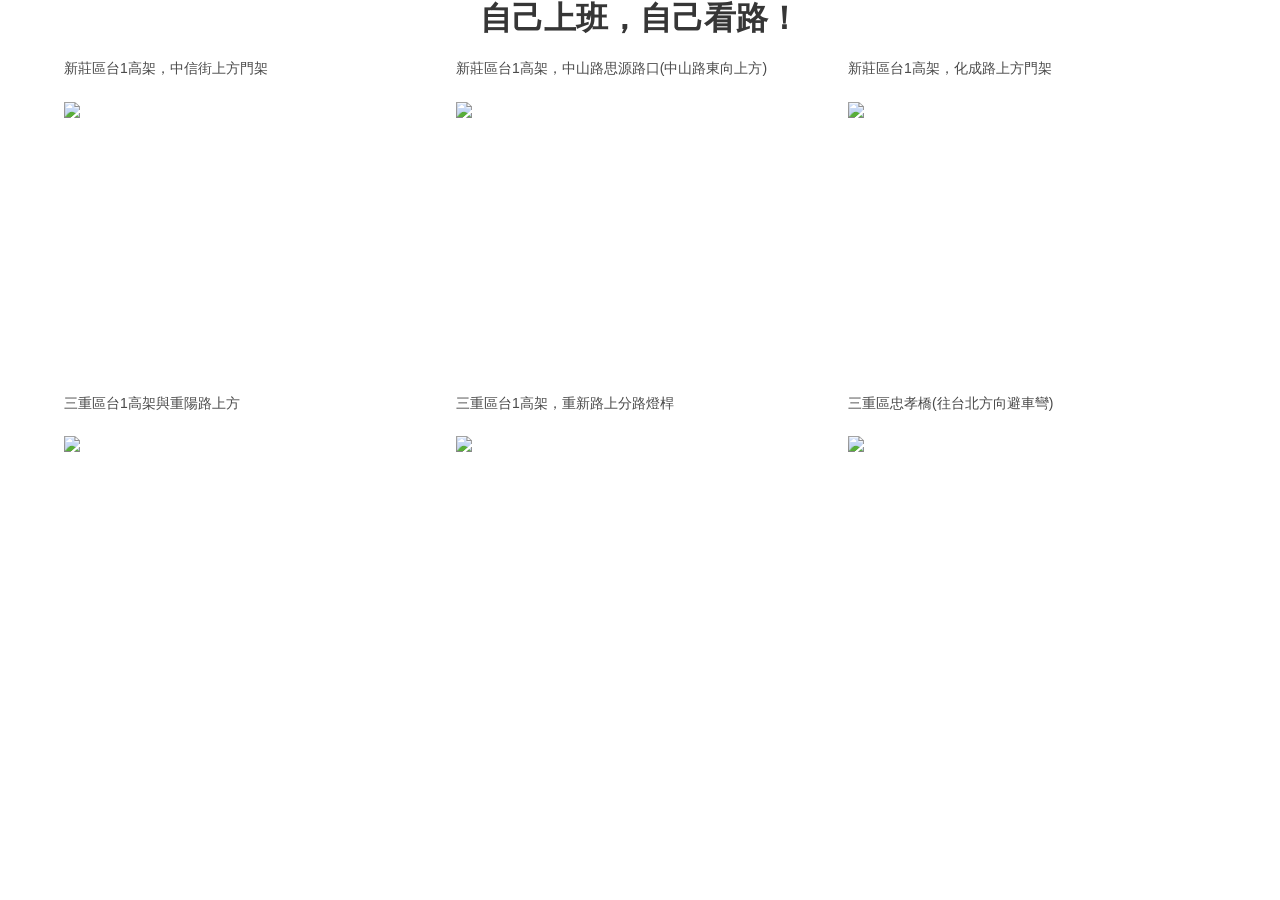
==== commit 625c8fdf: "Change to Provincial Highway 1" ====
--- a/index.html
+++ b/index.html
@@ -1 +1 @@
-<!doctype html><html lang="en"><head><meta charset="utf-8"/><link rel="icon" href="/favicon.ico"/><meta name="viewport" content="width=device-width,initial-scale=1"/><meta name="theme-color" content="#000000"/><meta name="description" content="Web site created using create-react-app"/><link rel="apple-touch-icon" href="/logo192.png"/><link rel="manifest" href="/manifest.json"/><title>Taiwan CCTV</title><script defer="defer" src="/static/js/main.3094317e.js"></script><link href="/static/css/main.74a71c0c.css" rel="stylesheet"></head><body><noscript>You need to enable JavaScript to run this app.</noscript><div id="root"></div></body></html>+<!doctype html><html lang="en"><head><meta charset="utf-8"/><link rel="icon" href="/favicon.ico"/><meta name="viewport" content="width=device-width,initial-scale=1"/><meta name="theme-color" content="#000000"/><meta name="description" content="Web site created using create-react-app"/><link rel="apple-touch-icon" href="/logo192.png"/><link rel="manifest" href="/manifest.json"/><title>Taiwan CCTV</title><script defer="defer" src="/static/js/main.c4ff4474.js"></script><link href="/static/css/main.74a71c0c.css" rel="stylesheet"></head><body><noscript>You need to enable JavaScript to run this app.</noscript><div id="root"></div></body></html>
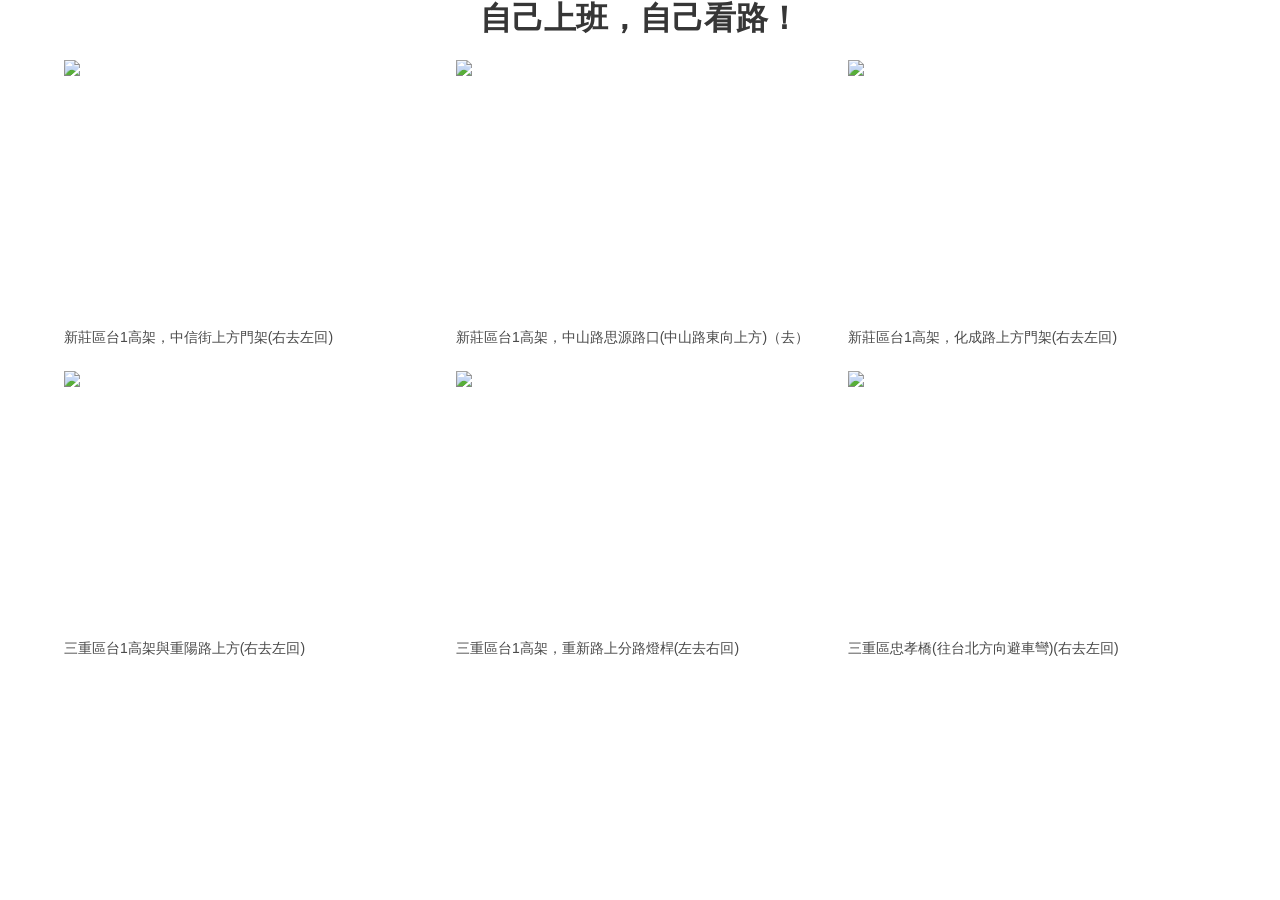
==== commit 5f446486: "名稱改到下面並增加方向性" ====
--- a/index.html
+++ b/index.html
@@ -1 +1 @@
-<!doctype html><html lang="en"><head><meta charset="utf-8"/><link rel="icon" href="/favicon.ico"/><meta name="viewport" content="width=device-width,initial-scale=1"/><meta name="theme-color" content="#000000"/><meta name="description" content="Web site created using create-react-app"/><link rel="apple-touch-icon" href="/logo192.png"/><link rel="manifest" href="/manifest.json"/><title>Taiwan CCTV</title><script defer="defer" src="/static/js/main.c4ff4474.js"></script><link href="/static/css/main.74a71c0c.css" rel="stylesheet"></head><body><noscript>You need to enable JavaScript to run this app.</noscript><div id="root"></div></body></html>+<!doctype html><html lang="en"><head><meta charset="utf-8"/><link rel="icon" href="/favicon.ico"/><meta name="viewport" content="width=device-width,initial-scale=1"/><meta name="theme-color" content="#000000"/><meta name="description" content="Web site created using create-react-app"/><link rel="apple-touch-icon" href="/logo192.png"/><link rel="manifest" href="/manifest.json"/><title>Taiwan CCTV</title><script defer="defer" src="/static/js/main.97b49720.js"></script><link href="/static/css/main.74a71c0c.css" rel="stylesheet"></head><body><noscript>You need to enable JavaScript to run this app.</noscript><div id="root"></div></body></html>
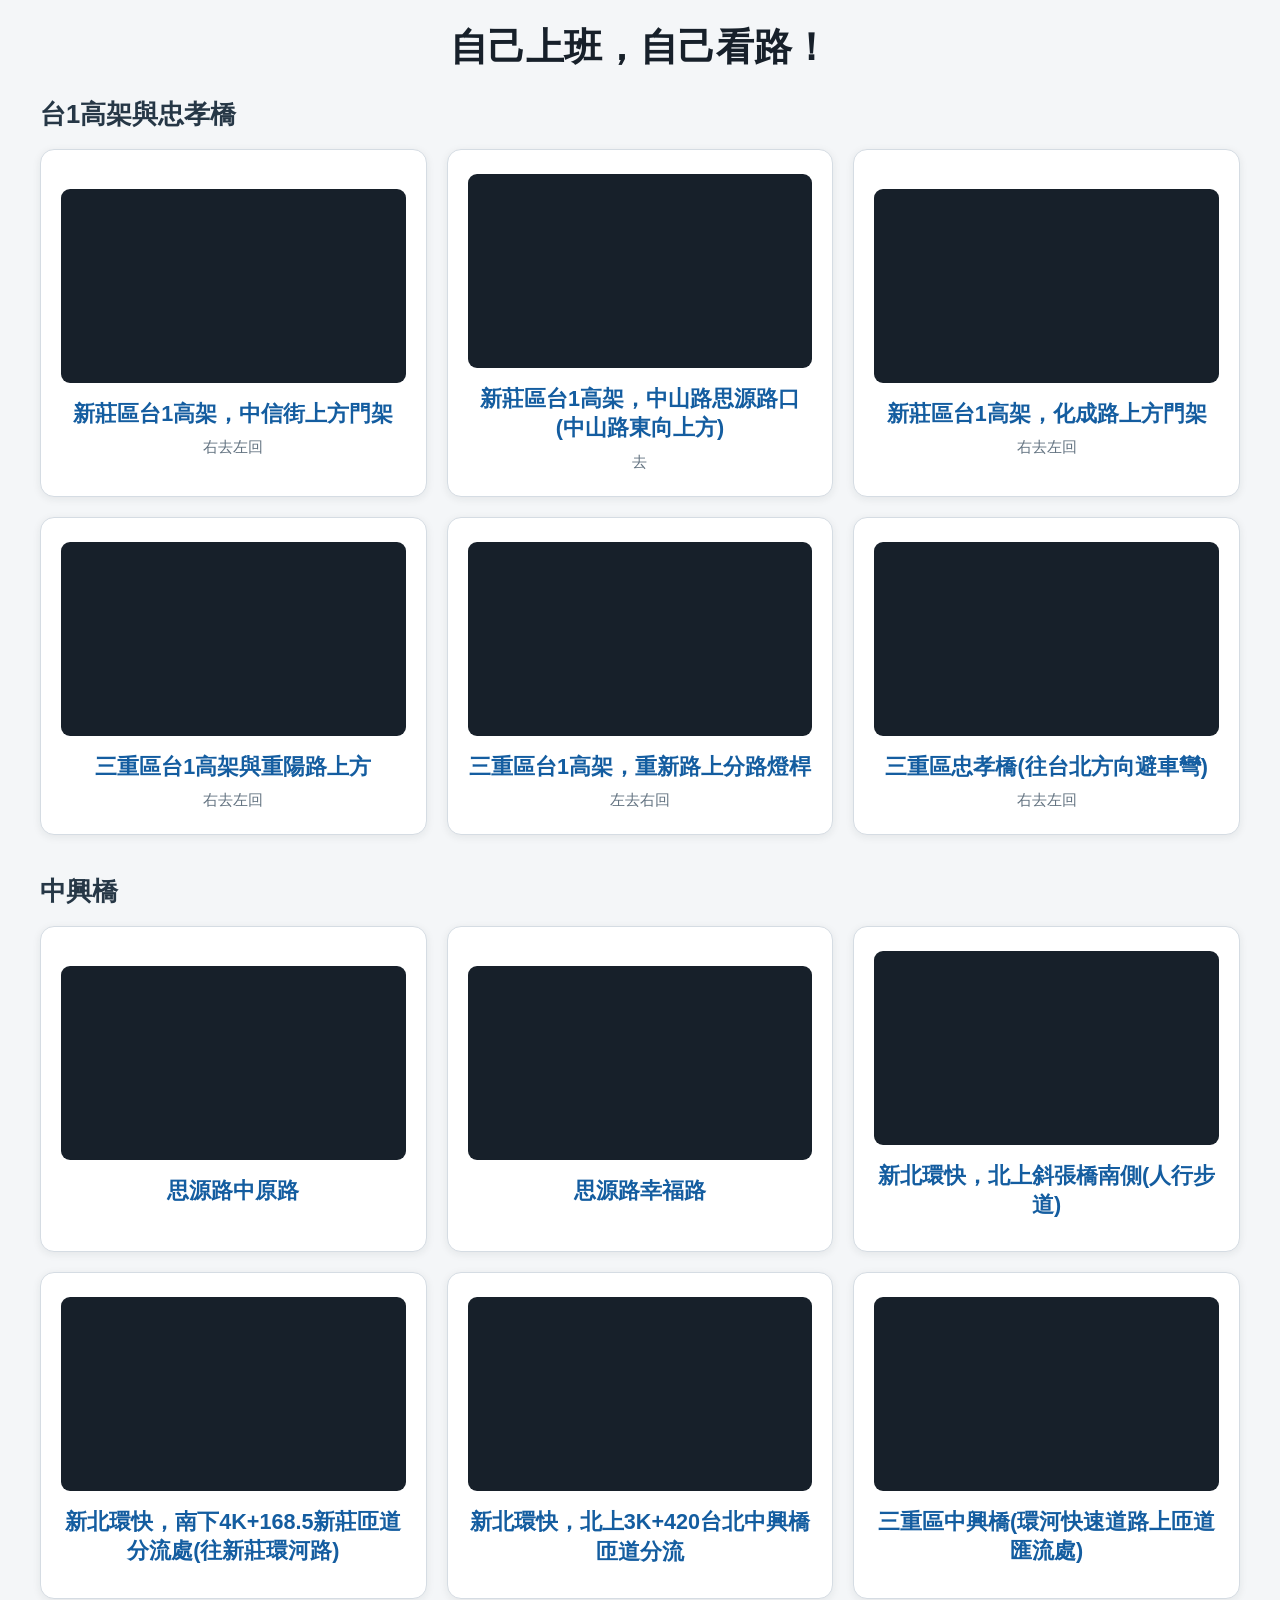
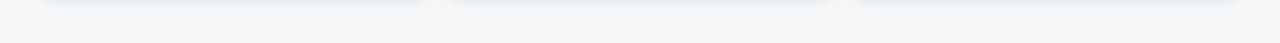
==== commit 7dc8df59: "Deploy static site" ====
--- a/index.html
+++ b/index.html
@@ -1 +1 @@
-<!doctype html><html lang="en"><head><meta charset="utf-8"/><link rel="icon" href="/favicon.ico"/><meta name="viewport" content="width=device-width,initial-scale=1"/><meta name="theme-color" content="#000000"/><meta name="description" content="Web site created using create-react-app"/><link rel="apple-touch-icon" href="/logo192.png"/><link rel="manifest" href="/manifest.json"/><title>Taiwan CCTV</title><script defer="defer" src="/static/js/main.97b49720.js"></script><link href="/static/css/main.74a71c0c.css" rel="stylesheet"></head><body><noscript>You need to enable JavaScript to run this app.</noscript><div id="root"></div></body></html>+<!DOCTYPE html><html lang="en"><head><meta charSet="utf-8"/><meta name="viewport" content="width=device-width, initial-scale=1"/><link rel="stylesheet" href="/_next/static/css/de15af514b52627b.css" data-precedence="next"/><link rel="preload" as="script" fetchPriority="low" href="/_next/static/chunks/webpack-90c9e369b6c851ce.js"/><script src="/_next/static/chunks/fd9d1056-87da80e0c187477b.js" async=""></script><script src="/_next/static/chunks/117-010855622abcac0d.js" async=""></script><script src="/_next/static/chunks/main-app-3bf95aa1b52c6c1e.js" async=""></script><script src="/_next/static/chunks/e37a0b60-5bdbaf635e24431c.js" async=""></script><script src="/_next/static/chunks/app/page-03ca5c26de243a35.js" async=""></script><title>Taiwan CCTV</title><meta name="description" content="Web site created using create-react-app"/><link rel="manifest" href="/manifest.json" crossorigin="use-credentials"/><link rel="icon" href="/favicon.ico"/><link rel="apple-touch-icon" href="/logo192.png"/><script src="/_next/static/chunks/polyfills-42372ed130431b0a.js" noModule=""></script></head><body><div class="page-container"><header class="page-header"><h1>自己上班，自己看路！</h1></header><section class="camera-section" aria-labelledby="provincial1-heading"><h2 id="provincial1-heading">台1高架與忠孝橋</h2></section><section class="camera-section" aria-labelledby="zhong-xing-qiao-heading"><h2 id="zhong-xing-qiao-heading">中興橋</h2></section></div><script src="/_next/static/chunks/webpack-90c9e369b6c851ce.js" async=""></script><script>(self.__next_f=self.__next_f||[]).push([0]);self.__next_f.push([2,null])</script><script>self.__next_f.push([1,"1:HL[\"/_next/static/css/de15af514b52627b.css\",\"style\"]\n"])</script><script>self.__next_f.push([1,"2:I[2846,[],\"\"]\n4:I[9107,[],\"ClientPageRoot\"]\n5:I[5061,[\"866\",\"static/chunks/e37a0b60-5bdbaf635e24431c.js\",\"931\",\"static/chunks/app/page-03ca5c26de243a35.js\"],\"default\",1]\n6:I[4707,[],\"\"]\n7:I[6423,[],\"\"]\n9:I[1060,[],\"\"]\na:[]\n0:[\"$\",\"$L2\",null,{\"buildId\":\"ZJcyIcaIVV9EkfPkchwc1\",\"assetPrefix\":\"\",\"urlParts\":[\"\",\"\"],\"initialTree\":[\"\",{\"children\":[\"__PAGE__\",{}]},\"$undefined\",\"$undefined\",true],\"initialSeedData\":[\"\",{\"children\":[\"__PAGE__\",{},[[\"$L3\",[\"$\",\"$L4\",null,{\"props\":{\"params\":{},\"searchParams\":{}},\"Component\":\"$5\"}],null],null],null]},[[[[\"$\",\"link\",\"0\",{\"rel\":\"stylesheet\",\"href\":\"/_next/static/css/de15af514b52627b.css\",\"precedence\":\"next\",\"crossOrigin\":\"$undefined\"}]],[\"$\",\"html\",null,{\"lang\":\"en\",\"children\":[\"$\",\"body\",null,{\"children\":[\"$\",\"$L6\",null,{\"parallelRouterKey\":\"children\",\"segmentPath\":[\"children\"],\"error\":\"$undefined\",\"errorStyles\":\"$undefined\",\"errorScripts\":\"$undefined\",\"template\":[\"$\",\"$L7\",null,{}],\"templateStyles\":\"$undefined\",\"templateScripts\":\"$undefined\",\"notFound\":[[\"$\",\"title\",null,{\"children\":\"404: This page could not be found.\"}],[\"$\",\"div\",null,{\"style\":{\"fontFamily\":\"system-ui,\\\"Segoe UI\\\",Roboto,Helvetica,Arial,sans-serif,\\\"Apple Color Emoji\\\",\\\"Segoe UI Emoji\\\"\",\"height\":\"100vh\",\"textAlign\":\"center\",\"display\":\"flex\",\"flexDirection\":\"column\",\"alignItems\":\"center\",\"justifyContent\":\"center\"},\"children\":[\"$\",\"div\",null,{\"children\":[[\"$\",\"style\",null,{\"dangerouslySetInnerHTML\":{\"__html\":\"body{color:#000;background:#fff;margin:0}.next-error-h1{border-right:1px solid rgba(0,0,0,.3)}@media (prefers-color-scheme:dark){body{color:#fff;background:#000}.next-error-h1{border-right:1px solid rgba(255,255,255,.3)}}\"}}],[\"$\",\"h1\",null,{\"className\":\"next-error-h1\",\"style\":{\"display\":\"inline-block\",\"margin\":\"0 20px 0 0\",\"padding\":\"0 23px 0 0\",\"fontSize\":24,\"fontWeight\":500,\"verticalAlign\":\"top\",\"lineHeight\":\"49px\"},\"children\":\"404\"}],[\"$\",\"div\",null,{\"style\":{\"display\":\"inline-block\"},\"children\":[\"$\",\"h2\",null,{\"style\":{\"fontSize\":14,\"fontWeight\":400,\"lineHeight\":\"49px\",\"margin\":0},\"children\":\"Thi"])</script><script>self.__next_f.push([1,"s page could not be found.\"}]}]]}]}]],\"notFoundStyles\":[]}]}]}]],null],null],\"couldBeIntercepted\":false,\"initialHead\":[null,\"$L8\"],\"globalErrorComponent\":\"$9\",\"missingSlots\":\"$Wa\"}]\n"])</script><script>self.__next_f.push([1,"8:[[\"$\",\"meta\",\"0\",{\"name\":\"viewport\",\"content\":\"width=device-width, initial-scale=1\"}],[\"$\",\"meta\",\"1\",{\"charSet\":\"utf-8\"}],[\"$\",\"title\",\"2\",{\"children\":\"Taiwan CCTV\"}],[\"$\",\"meta\",\"3\",{\"name\":\"description\",\"content\":\"Web site created using create-react-app\"}],[\"$\",\"link\",\"4\",{\"rel\":\"manifest\",\"href\":\"/manifest.json\",\"crossOrigin\":\"use-credentials\"}],[\"$\",\"link\",\"5\",{\"rel\":\"icon\",\"href\":\"/favicon.ico\"}],[\"$\",\"link\",\"6\",{\"rel\":\"apple-touch-icon\",\"href\":\"/logo192.png\"}]]\n3:null\n"])</script></body></html>
--- a/_next/static/css/de15af514b52627b.css
+++ b/_next/static/css/de15af514b52627b.css
@@ -0,0 +1 @@
+body{margin:0;font-family:Arial,Helvetica,sans-serif;background:#f4f6f8;color:#17202a;-webkit-font-smoothing:antialiased;-moz-osx-font-smoothing:grayscale}.page-container{max-width:1200px;margin:0 auto;padding:24px}.page-header{margin-bottom:28px;text-align:center}.page-header h1{margin:0;font-size:2.4rem;line-height:1.2}.camera-section+.camera-section{margin-top:40px}.camera-section>h2{margin:0 0 18px;color:#263746;font-size:1.6rem;line-height:1.3}.camera-row{display:grid;grid-template-columns:repeat(3,minmax(0,1fr));grid-gap:20px;gap:20px;margin-bottom:20px}.cctv-link{display:flex;flex-direction:column;align-items:center;justify-content:center;min-height:120px;padding:24px 20px;border:1px solid #d5dce3;border-radius:14px;background:#fff;color:#145da0;text-align:center;text-decoration:none;box-shadow:0 2px 8px rgba(23,32,42,.08);transition:transform .16s ease,border-color .16s ease,box-shadow .16s ease,background-color .16s ease}.cctv-link:focus-visible,.cctv-link:hover{transform:translateY(-3px);background:#edf6ff;border-color:#8fc5ed;color:#0b3f70;box-shadow:0 8px 18px rgba(20,93,160,.16)}.cctv-link:focus-visible{outline:3px solid rgba(20,93,160,.3);outline-offset:3px}.cctv-link h2{margin:0;font-size:1.35rem;line-height:1.35}.cctv-preview{display:block;width:100%;margin-bottom:16px;aspect-ratio:16/9;border-radius:9px;background:#17202a;object-fit:cover}.cctv-link p{margin:8px 0 0;color:#637381;font-size:.95rem;line-height:1.4}.cctv-link:focus-visible p,.cctv-link:hover p{color:#315d7d}@media (max-width:700px){.page-container{padding:16px}.page-header h1{font-size:1.9rem}.camera-row{grid-template-columns:1fr}}@media (min-width:701px) and (max-width:960px){.camera-row{grid-template-columns:repeat(2,minmax(0,1fr))}}code{font-family:source-code-pro,Menlo,Monaco,Consolas,Courier New,monospace}
